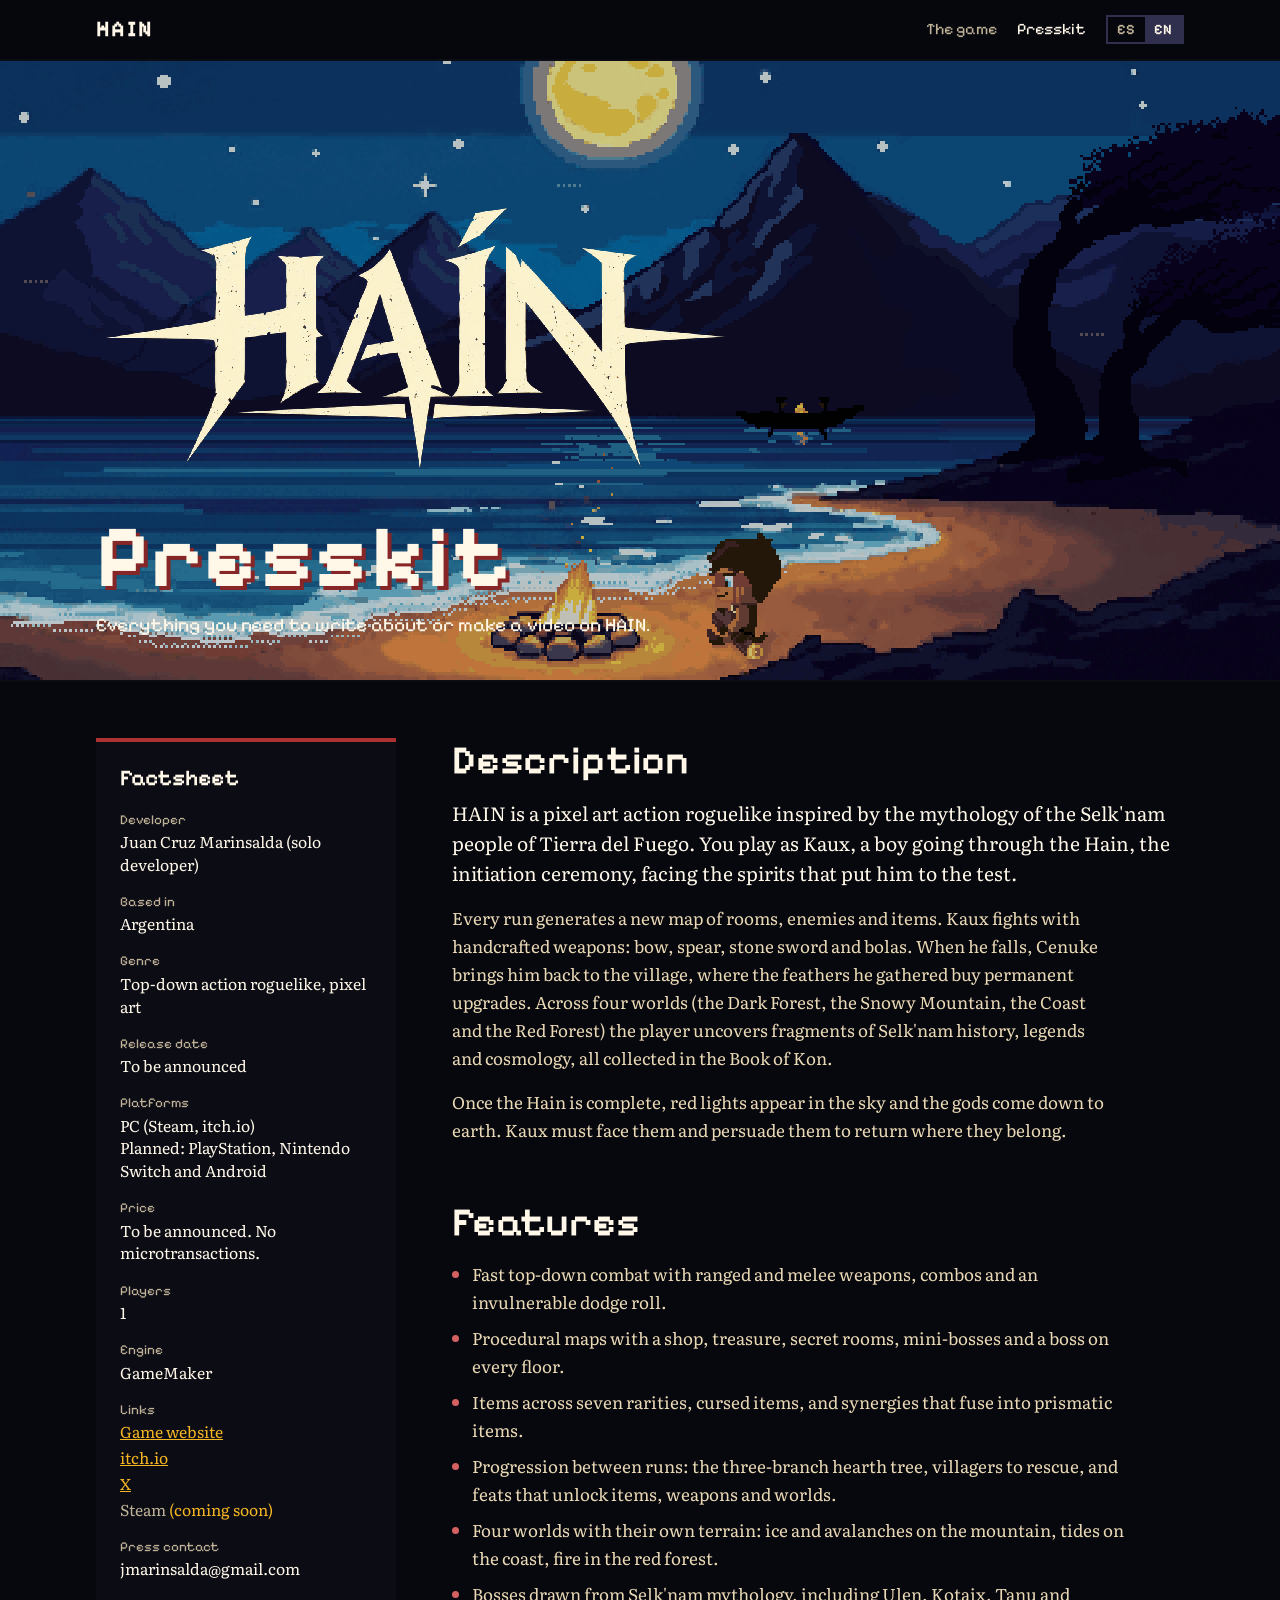
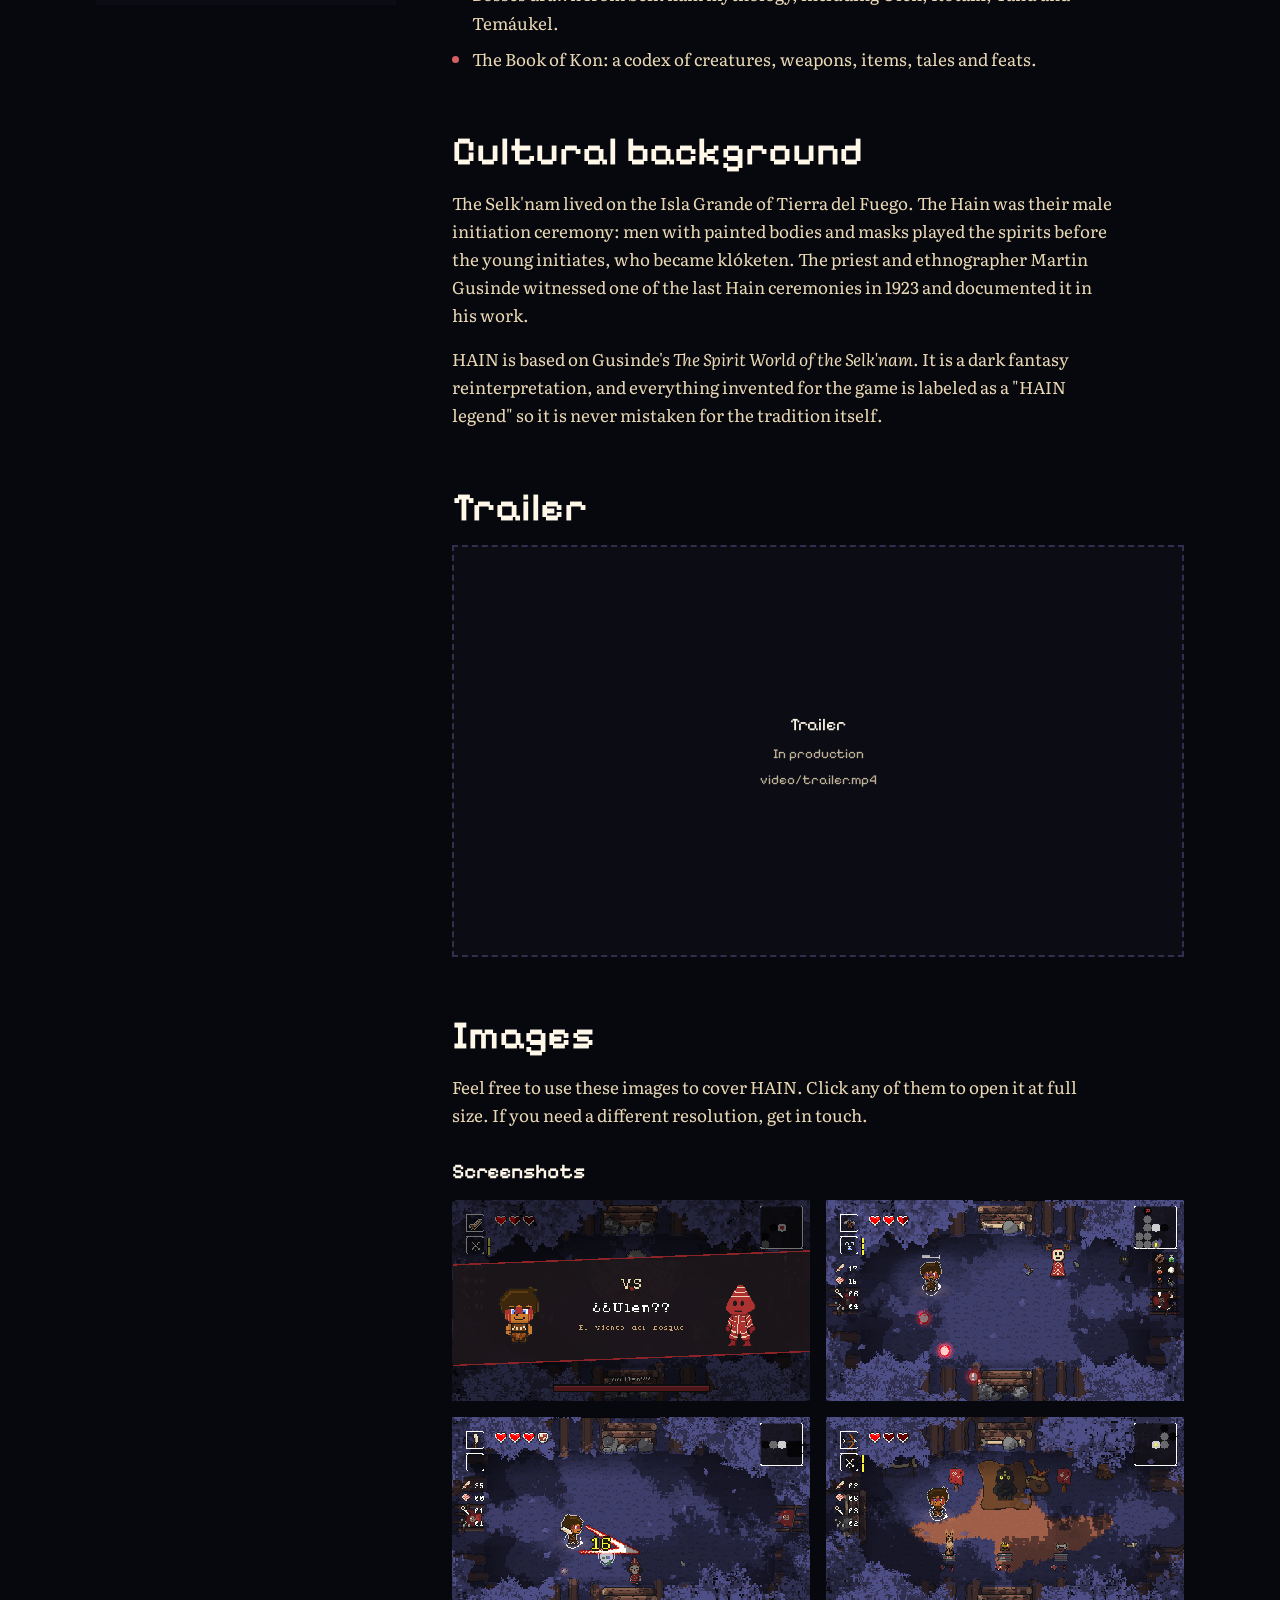
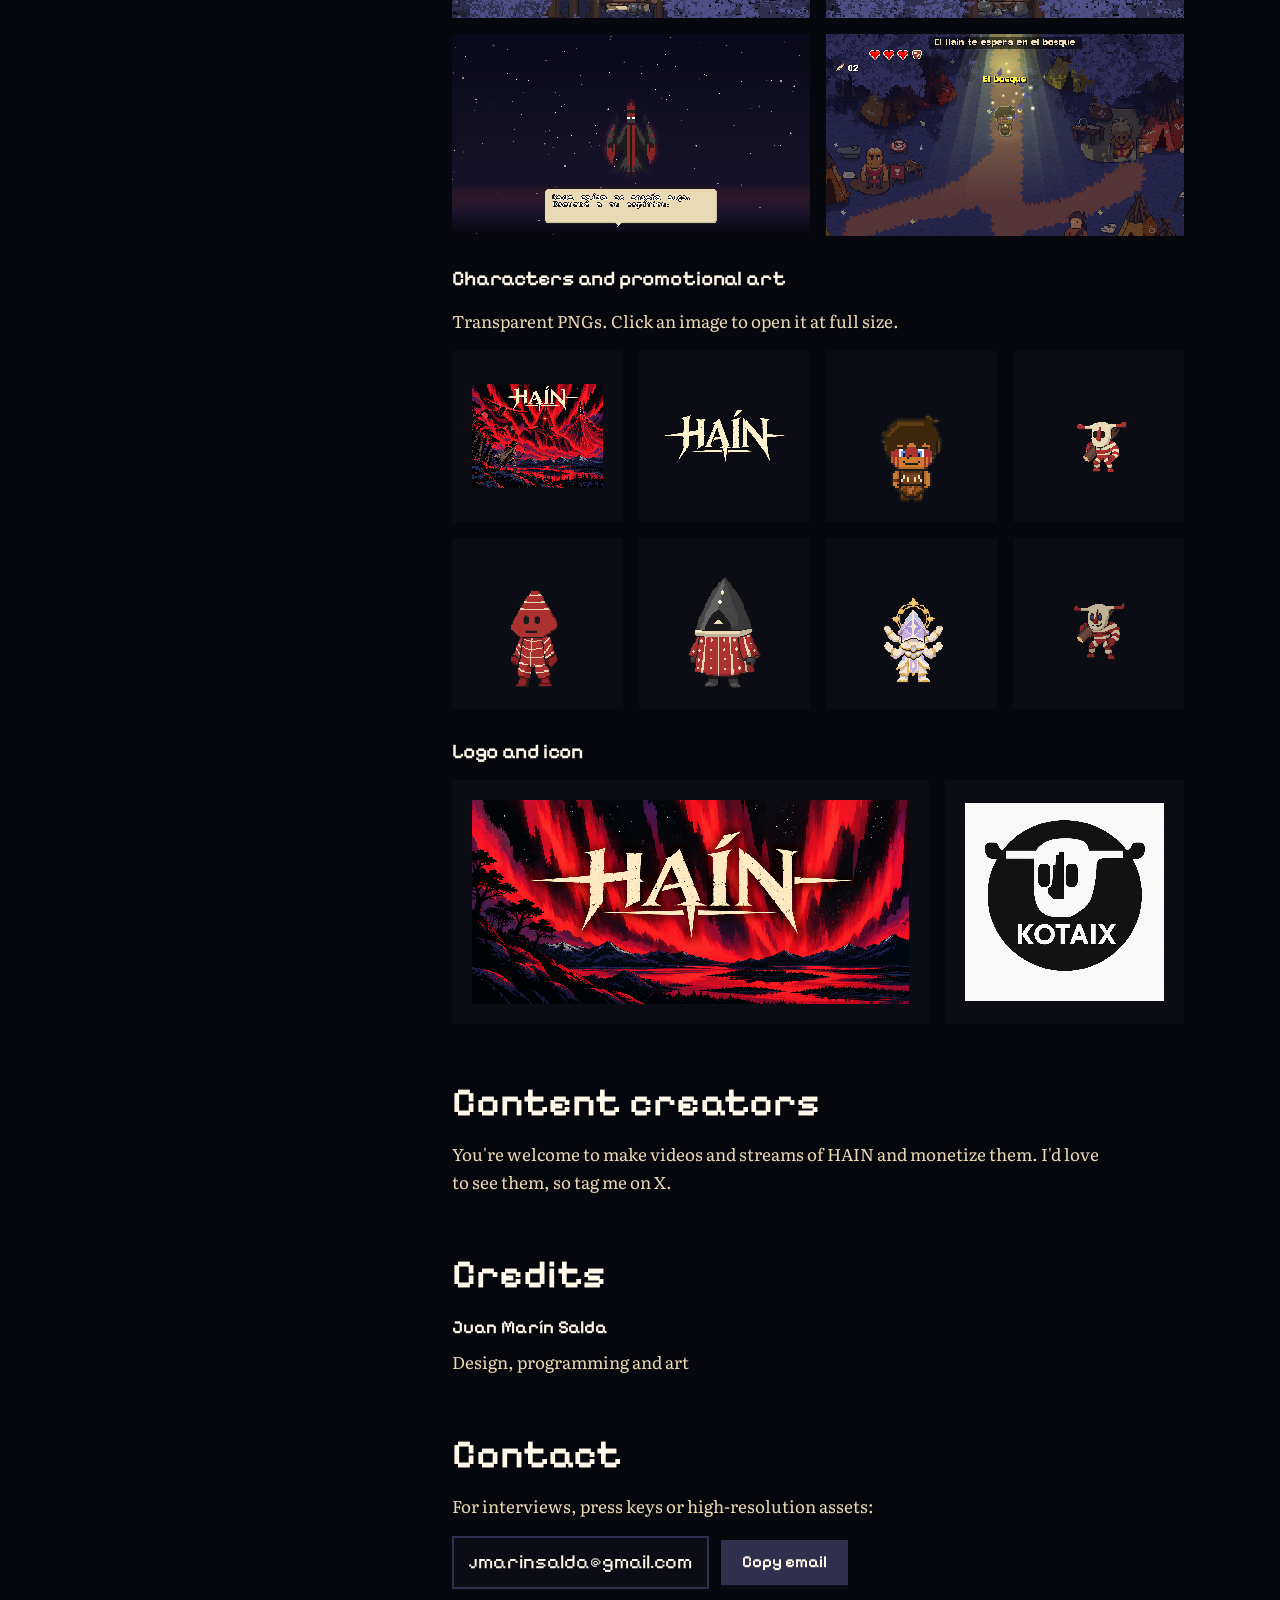
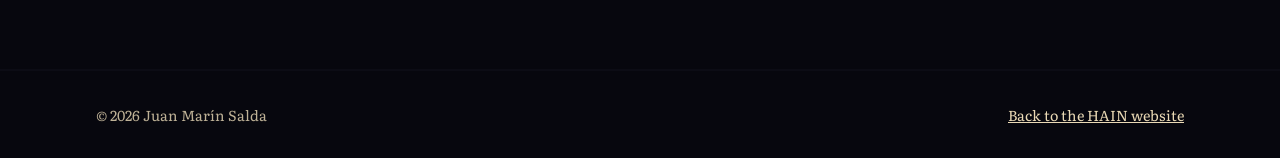
==== presskit.html @ 99f3ec99 "inicio de sitio y presskit" ====
<!doctype html>
<html lang="es">
<head>
<meta charset="utf-8">
<meta name="viewport" content="width=device-width, initial-scale=1, viewport-fit=cover">
<title>HAIN Presskit</title>
<meta name="claude:viewport-fit-sides" content="cover">
<meta name="description" content="Presskit de HAIN: ficha técnica, descripción, imágenes y contacto de prensa.">
<link rel="preconnect" href="https://fonts.googleapis.com">
<link rel="preconnect" href="https://fonts.gstatic.com" crossorigin>
<link rel="stylesheet" href="https://fonts.googleapis.com/css2?family=Literata:ital,opsz,wght@0,7..72,400;0,7..72,600;1,7..72,400&family=Pixelify+Sans:wght@400;600;700&display=swap">
<link rel="stylesheet" href="style.css">
</head>
<body>

<header class="nav">
  <div class="wrap">
    <a class="brand" href="index.html">HAIN</a>
    <nav class="nav-links" aria-label="Secciones">
      <a href="index.html"><span class="es">El juego</span><span class="en">The game</span></a>
      <a href="presskit.html" aria-current="page">Presskit</a>
      <span class="lang" role="group" aria-label="Idioma / Language">
        <button type="button" data-setlang="es" aria-pressed="true">ES</button>
        <button type="button" data-setlang="en" aria-pressed="false">EN</button>
      </span>
    </nav>
  </div>
</header>

<section class="pk-hero">
  <div class="scene" data-gif="img/hero.gif" data-size="480 × 270" aria-hidden="true"></div>
  <div class="wrap">
    <h1 class="title"><img src="img/titulo.png" alt="HAIN"> Presskit</h1>
    <p><span class="es">Todo lo que necesitás para escribir o hacer un video sobre HAIN.</span><span class="en">Everything you need to write about or make a video on HAIN.</span></p>
  </div>
</section>

<div class="wrap">
  <div class="pk">
    <aside class="facts" aria-labelledby="facts-title">
      <h2 id="facts-title"><span class="es">Ficha técnica</span><span class="en">Factsheet</span></h2>
      <dl>
        <div><dt><span class="es">Desarrollador</span><span class="en">Developer</span></dt>
          <dd>Juan Cruz Marinsalda <span class="es">(desarrollador solo)</span><span class="en">(solo developer)</span></dd></div>
        <div><dt><span class="es">Origen</span><span class="en">Based in</span></dt><dd>Argentina</dd></div>
        <div><dt><span class="es">Género</span><span class="en">Genre</span></dt>
          <dd><span class="es">Roguelike de acción, Top-down, pixel art</span><span class="en">Top-down action roguelike, pixel art</span></dd></div>
        <div><dt><span class="es">Fecha de salida</span><span class="en">Release date</span></dt>
          <dd class="tbd"><span class="es">Por anunciar</span><span class="en">To be announced</span></dd></div>
        <div><dt><span class="es">Plataformas</span><span class="en">Platforms</span></dt>
          <dd><span class="es">PC (Steam, itch.io)</span><span class="en">PC (Steam, itch.io)</span><br>
          <span class="es">Previstas: PlayStation, Nintendo Switch y Android</span><span class="en">Planned: PlayStation, Nintendo Switch and Android</span></dd></div>
        <div><dt><span class="es">Precio</span><span class="en">Price</span></dt>
          <dd class="tbd"><span class="es">Por anunciar. Sin microtransacciones.</span><span class="en">To be announced. No microtransactions.</span></dd></div>
        <div><dt><span class="es">Jugadores</span><span class="en">Players</span></dt><dd>1</dd></div>
        <div><dt><span class="es">Motor</span><span class="en">Engine</span></dt><dd>GameMaker</dd></div>
        <div><dt><span class="es">Enlaces</span><span class="en">Links</span></dt>
          <dd><ul>
            <li><a href="index.html"><span class="es">Sitio del juego</span><span class="en">Game website</span></a></li>
            <li><a data-link="itch">itch.io</a></li>
            <li><a data-link="x">X</a></li>
            <li><a data-link="steam">Steam</a> <span class="soon tbd" hidden><span class="es">(próximamente)</span><span class="en">(coming soon)</span></span></li>
          </ul></dd></div>
        <div><dt><span class="es">Prensa</span><span class="en">Press contact</span></dt><dd>jmarinsalda@gmail.com</dd></div>
      </dl>
    </aside>

    <div class="pk-main">
      <section class="pk-block" aria-labelledby="desc-title">
        <h2 id="desc-title"><span class="es">Descripción</span><span class="en">Description</span></h2>
        <p class="short-desc">
          <span class="es">HAIN es un roguelike de acción en pixel art inspirado en la mitología del pueblo selk'nam de Tierra del Fuego. Jugás como Kaux, un chico que atraviesa el Hain, la ceremonia de iniciación, y enfrenta a los espíritus que lo ponen a prueba.</span>
          <span class="en">HAIN is a pixel art action roguelike inspired by the mythology of the Selk'nam people of Tierra del Fuego. You play as Kaux, a boy going through the Hain, the initiation ceremony, facing the spirits that put him to the test.</span>
        </p>
        <p>
          <span class="es">Cada partida genera un mapa nuevo de salas, enemigos e ítems. Kaux pelea con armas hechas a mano: arco, lanza, espada de piedra y boleadora. Cuando cae, Cenuke lo devuelve a la aldea, donde las plumas que juntó se gastan en mejoras permanentes. A lo largo de cuatro mundos (el Bosque Oscuro, la Montaña Nevada, la Costa y el Bosque Rojo) el jugador descubre fragmentos de la historia, las leyendas y la cosmología selk'nam, que se guardan en el Libro de Kon.</span>
          <span class="en">Every run generates a new map of rooms, enemies and items. Kaux fights with handcrafted weapons: bow, spear, stone sword and bolas. When he falls, Cenuke brings him back to the village, where the feathers he gathered buy permanent upgrades. Across four worlds (the Dark Forest, the Snowy Mountain, the Coast and the Red Forest) the player uncovers fragments of Selk'nam history, legends and cosmology, all collected in the Book of Kon.</span>
        </p>
        <p>
          <span class="es">Al completar el Hain aparecen luces rojas en el cielo y los dioses bajan a la tierra. Kaux tiene que enfrentarlos y convencerlos de volver a su lugar.</span>
          <span class="en">Once the Hain is complete, red lights appear in the sky and the gods come down to earth. Kaux must face them and persuade them to return where they belong.</span>
        </p>
      </section>

      <section class="pk-block" aria-labelledby="feat-title">
        <h2 id="feat-title"><span class="es">Características</span><span class="en">Features</span></h2>
        <ul>
          <li><span class="es">Combate rápido de vista superior, con armas a distancia y cuerpo a cuerpo, combos y una rodada con invulnerabilidad.</span><span class="en">Fast top-down combat with ranged and melee weapons, combos and an invulnerable dodge roll.</span></li>
          <li><span class="es">Mapas procedurales con tienda, tesoro, salas secretas, mini-jefes y jefes en cada piso.</span><span class="en">Procedural maps with a shop, treasure, secret rooms, mini-bosses and a boss on every floor.</span></li>
          <li><span class="es">Ítems de siete rarezas, ítems malditos y sinergias que se funden en ítems prismáticos.</span><span class="en">Items across seven rarities, cursed items, and synergies that fuse into prismatic items.</span></li>
          <li><span class="es">Progresión entre partidas: el árbol del fogón con tres ramas, aldeanos para rescatar y hazañas que desbloquean ítems, armas y mundos.</span><span class="en">Progression between runs: the three-branch hearth tree, villagers to rescue, and feats that unlock items, weapons and worlds.</span></li>
          <li><span class="es">Cuatro mundos con terreno propio: hielo y avalanchas en la montaña, marea en la costa, fuego en el bosque rojo.</span><span class="en">Four worlds with their own terrain: ice and avalanches on the mountain, tides on the coast, fire in the red forest.</span></li>
          <li><span class="es">Jefes inspirados en la mitología selk'nam, como Ulen, Kotaix, Tanu y Temáukel.</span><span class="en">Bosses drawn from Selk'nam mythology, including Ulen, Kotaix, Tanu and Temáukel.</span></li>
          <li><span class="es">El Libro de Kon: un códice con criaturas, armas, ítems, relatos y hazañas.</span><span class="en">The Book of Kon: a codex of creatures, weapons, items, tales and feats.</span></li>
        </ul>
      </section>

      <section class="pk-block" aria-labelledby="culture-title">
        <h2 id="culture-title"><span class="es">Trasfondo cultural</span><span class="en">Cultural background</span></h2>
        <p>
          <span class="es">Los selk'nam vivieron en la Isla Grande de Tierra del Fuego. El Hain era su ceremonia de iniciación masculina: los hombres, con el cuerpo pintado y máscaras, representaban a los espíritus ante los jóvenes que se convertían en klóketen. El sacerdote y etnógrafo Martin Gusinde presenció uno de los últimos Hain en 1923 y lo documentó en su obra.</span>
          <span class="en">The Selk'nam lived on the Isla Grande of Tierra del Fuego. The Hain was their male initiation ceremony: men with painted bodies and masks played the spirits before the young initiates, who became klóketen. The priest and ethnographer Martin Gusinde witnessed one of the last Hain ceremonies in 1923 and documented it in his work.</span>
        </p>
        <p>
          <span class="es">HAIN toma como base <em>El mundo espiritual de los selk'nam</em>, de Gusinde. Es una reinterpretación de fantasía oscura, y todo lo que se inventó para el juego aparece marcado como "leyenda de HAIN" para no confundirlo con la tradición.</span>
          <span class="en">HAIN is based on Gusinde's <em>The Spirit World of the Selk'nam</em>. It is a dark fantasy reinterpretation, and everything invented for the game is labeled as a "HAIN legend" so it is never mistaken for the tradition itself.</span>
        </p>
      </section>

      <section class="pk-block" aria-labelledby="video-title">
        <h2 id="video-title"><span class="es">Tráiler</span><span class="en">Trailer</span></h2>
        <div class="shot video-slot" data-video="video/trailer.mp4" data-poster="video/trailer-portada.png"><div><span class="es">Tráiler</span><span class="en">Trailer</span><span class="es">En producción</span><span class="en">In production</span></div></div>
        <p class="video-dl" hidden><a href="video/trailer.mp4" target="_blank" rel="noopener"><span class="es">Abrir el tráiler en MP4 (1920 × 1080)</span><span class="en">Open the trailer as MP4 (1920 × 1080)</span></a></p>
      </section>

      <section class="pk-block" aria-labelledby="img-title">
        <h2 id="img-title"><span class="es">Imágenes</span><span class="en">Images</span></h2>
        <p><span class="es">Podés usar estas imágenes para cubrir HAIN. Hacé clic en cualquiera para abrirla en tamaño completo. Si necesitás otra resolución, escribime.</span><span class="en">Feel free to use these images to cover HAIN. Click any of them to open it at full size. If you need a different resolution, get in touch.</span></p>
        <h3><span class="es">Capturas</span><span class="en">Screenshots</span></h3>
        <div class="pk-shots">
          <div class="shot" data-img="img/capturas/captura-1-ulen.png" data-full><div><span class="es">Contra Ulen</span><span class="en">Fighting Ulen</span><span class="es">Captura pendiente</span><span class="en">Screenshot pending</span></div></div>
          <div class="shot" data-img="img/capturas/captura-2-balas.png" data-full><div><span class="es">Combate con balas</span><span class="en">Bullet combat</span><span class="es">Captura pendiente</span><span class="en">Screenshot pending</span></div></div>
          <div class="shot" data-img="img/capturas/captura-3-golpe.png" data-full><div><span class="es">Golpe con número</span><span class="en">Damage numbers</span><span class="es">Captura pendiente</span><span class="en">Screenshot pending</span></div></div>
          <div class="shot" data-img="img/capturas/captura-4-tienda.png" data-full><div><span class="es">La tienda</span><span class="en">The shop</span><span class="es">Captura pendiente</span><span class="en">Screenshot pending</span></div></div>
          <div class="shot" data-img="img/capturas/captura-5-cenuke.png" data-full><div><span class="es">Cenuke</span><span class="en">Cenuke</span><span class="es">Captura pendiente</span><span class="en">Screenshot pending</span></div></div>
          <div class="shot" data-img="img/capturas/captura-6-aldea.png" data-full><div><span class="es">La aldea</span><span class="en">The village</span><span class="es">Captura pendiente</span><span class="en">Screenshot pending</span></div></div>
        </div>
        <h3><span class="es">Personajes y arte promocional</span><span class="en">Characters and promotional art</span></h3>
        <p><span class="es">PNG con fondo transparente. Hacé clic en una imagen para abrirla en tamaño completo.</span><span class="en">Transparent PNGs. Click an image to open it at full size.</span></p>
        <div class="pk-promo">
          <div class="shot contain" data-img="img/promo/promo-1.png" data-full><div><span class="es">Arte 1</span><span class="en">Art 1</span><span class="es">Pendiente</span><span class="en">Pending</span></div></div>
          <div class="shot contain" data-img="img/promo/promo-2.png" data-full><div><span class="es">Arte 2</span><span class="en">Art 2</span><span class="es">Pendiente</span><span class="en">Pending</span></div></div>
          <div class="shot contain" data-img="img/promo/promo-3.png" data-full><div><span class="es">Arte 3</span><span class="en">Art 3</span><span class="es">Pendiente</span><span class="en">Pending</span></div></div>
          <div class="shot contain" data-img="img/promo/promo-4.png" data-full><div><span class="es">Arte 4</span><span class="en">Art 4</span><span class="es">Pendiente</span><span class="en">Pending</span></div></div>
          <div class="shot contain" data-img="img/promo/promo-5.png" data-full><div><span class="es">Arte 5</span><span class="en">Art 5</span><span class="es">Pendiente</span><span class="en">Pending</span></div></div>
          <div class="shot contain" data-img="img/promo/promo-6.png" data-full><div><span class="es">Arte 6</span><span class="en">Art 6</span><span class="es">Pendiente</span><span class="en">Pending</span></div></div>
          <div class="shot contain" data-img="img/promo/promo-7.png" data-full><div><span class="es">Arte 7</span><span class="en">Art 7</span><span class="es">Pendiente</span><span class="en">Pending</span></div></div>
          <div class="shot contain" data-img="img/promo/promo-8.png" data-full><div><span class="es">Arte 8</span><span class="en">Art 8</span><span class="es">Pendiente</span><span class="en">Pending</span></div></div>
        </div>
        <h3><span class="es">Logo e ícono</span><span class="en">Logo and icon</span></h3>
        <div class="pk-art">
          <div class="shot contain" data-img="img/logo.png" data-full><div><span class="es">Logo</span><span class="en">Logo</span><span class="es">Pendiente</span><span class="en">Pending</span></div></div>
          <div class="shot contain" data-img="img/icono.png" data-full><div><span class="es">Ícono</span><span class="en">Icon</span><span class="es">Pendiente</span><span class="en">Pending</span></div></div>
        </div>
      </section>

      <section class="pk-block" aria-labelledby="creators-title">
        <h2 id="creators-title"><span class="es">Creadores de contenido</span><span class="en">Content creators</span></h2>
        <p><span class="es">Podés hacer videos y streams de HAIN y monetizarlos. Me encantaría verlos: etiquetame en X.</span><span class="en">You're welcome to make videos and streams of HAIN and monetize them. I'd love to see them, so tag me on X.</span></p>
      </section>

      <section class="pk-block" aria-labelledby="credits-title">
        <h2 id="credits-title"><span class="es">Créditos</span><span class="en">Credits</span></h2>
        <div class="credits">
          <strong>Juan Marín Salda</strong>
          <span><span class="es">Diseño, programación y arte</span><span class="en">Design, programming and art</span></span>
        </div>
      </section>

      <section class="pk-block" aria-labelledby="contact-title">
        <h2 id="contact-title"><span class="es">Contacto</span><span class="en">Contact</span></h2>
        <p><span class="es">Para entrevistas, claves de prensa o material en alta resolución:</span><span class="en">For interviews, press keys or high-resolution assets:</span></p>
        <div class="contact">
          <span class="mail" id="press-mail">jmarinsalda@gmail.com</span>
          <button type="button" class="btn" data-copy="press-mail" data-msg="copy-msg"><span class="es">Copiar mail</span><span class="en">Copy email</span></button>
          <span class="copy-msg" id="copy-msg" hidden role="status"><span class="es">Copiado</span><span class="en">Copied</span></span>
        </div>
      </section>
    </div>
  </div>
</div>

<footer>
  <div class="wrap">
    <span>© 2026 Juan Marín Salda</span>
    <a href="index.html"><span class="es">Volver al sitio de HAIN</span><span class="en">Back to the HAIN website</span></a>
  </div>
</footer>

<script src="site.js"></script>
</body>
</html>
---- style.css ----
/* HAIN: noche selk'nam. Columna alineada a la izquierda; las escenas pixel art son lo único llamativo. */
:root {
  --night: #07070E;   /* fondo */
  --sky: #0C0C15;     /* superficies */
  --dusk: #30304E;    /* bordes, botones secundarios */
  --indigo: #464678;
  --bone: #FFF8E9;    /* títulos */
  --sand: #EAD9B5;    /* texto */
  --ash: #BFB297;     /* texto secundario */
  --red: #AC3232;     /* acción principal, luces rojas */
  --red-hi: #D46161;
  --blood: #872626;
  --ochre: #F5B624;   /* info importante (como en la UI del juego) */
  --display: "Pixelify Sans", ui-monospace, "Courier New", monospace;
  --body: "Literata", Georgia, "Times New Roman", serif;
  color-scheme: dark;
  padding-top: env(safe-area-inset-top, 0px);
  padding-bottom: env(safe-area-inset-bottom, 0px);
}

*, *::before, *::after { box-sizing: border-box; }
html { scroll-behavior: smooth; }
body {
  margin: 0;
  background: var(--night);
  color: var(--sand);
  font-family: var(--body);
  font-size: 1.0625rem;
  line-height: 1.65;
  -webkit-font-smoothing: antialiased;
}
body::before {
  content: ""; position: fixed; inset: 0 0 auto;
  height: env(safe-area-inset-top, 0px); z-index: 10; background: var(--night);
}
img { max-width: 100%; }
[hidden] { display: none !important; }

/* Idiomas */
:root[data-lang="en"] .es { display: none !important; }
:root:not([data-lang="en"]) .en { display: none !important; }

h1, h2, h3 { font-family: var(--display); color: var(--bone); font-weight: 600; line-height: 1.1; text-wrap: balance; margin: 0; }
h2 { font-size: clamp(1.75rem, 4vw, 2.5rem); }
h3 { font-size: 1.3rem; }
p { margin: 0; }
a { color: var(--ochre); }
:focus-visible { outline: 3px solid var(--ochre); outline-offset: 3px; }

.wrap {
  width: 100%; max-width: 1120px; margin: 0 auto;
  padding-left: max(16px, env(safe-area-inset-left, 0px));
  padding-right: max(16px, env(safe-area-inset-right, 0px));
}

/* Barra superior */
.nav {
  position: sticky; top: env(safe-area-inset-top, 0px); z-index: 20;
  background: color-mix(in srgb, var(--night) 88%, transparent);
  backdrop-filter: blur(6px);
  border-bottom: 2px solid var(--sky);
}
.nav .wrap { display: flex; align-items: center; gap: 1.5rem; padding-block: .7rem; flex-wrap: wrap; }
.brand { font-family: var(--display); font-weight: 700; font-size: 1.4rem; color: var(--bone); text-decoration: none; letter-spacing: .06em; }
.nav-links { display: flex; gap: 1.25rem; margin-left: auto; align-items: center; flex-wrap: wrap; }
.nav-links a { font-family: var(--display); color: var(--ash); text-decoration: none; font-size: 1rem; }
.nav-links a:hover, .nav-links a[aria-current="page"] { color: var(--bone); }
.lang { display: inline-flex; border: 2px solid var(--dusk); }
.lang button {
  font: 600 .9rem var(--display); background: transparent; color: var(--ash);
  border: 0; padding: .25rem .6rem; cursor: pointer;
}
.lang button[aria-pressed="true"] { background: var(--dusk); color: var(--bone); }

/* Escenas pixel art */
.scene { display: block; width: 100%; max-width: 100%; background: var(--sky); position: relative; overflow: hidden; }
.scene img { display: block; width: 100%; height: 100%; object-fit: cover; object-position: center bottom; image-rendering: pixelated; image-rendering: crisp-edges; }
.scene[data-empty]::after {
  content: attr(data-gif) "  ·  " attr(data-size) " px";
  position: absolute; right: .75rem; bottom: .6rem; left: .75rem; text-align: right;
  font: 400 .8rem var(--display); color: var(--ash); opacity: .7;
}
.world .scene[data-empty] { outline: 2px dashed var(--dusk); outline-offset: -2px; }
.world .scene[data-empty]::after { text-align: center; bottom: 50%; transform: translateY(50%); }

/* Hero */
.hero { position: relative; overflow: hidden; border-bottom: 2px solid var(--sky); }
.hero .scene { position: absolute; inset: 0; height: 100%; }
.hero::after { content: ""; position: absolute; inset: 0; background: linear-gradient(90deg, color-mix(in srgb, var(--night) 70%, transparent) 0%, transparent 65%); pointer-events: none; }
.hero-in { position: relative; z-index: 1; padding-block: clamp(5rem, 14vw, 10rem) clamp(3rem, 8vw, 6rem); display: grid; gap: 1.25rem; justify-items: start; }
.title {
  font-size: clamp(5rem, 18vw, 11rem); font-weight: 700; letter-spacing: .04em; line-height: .9;
  text-shadow: .05em .05em 0 var(--blood), .1em .1em 0 var(--night);
}
.tagline { font-family: var(--display); font-size: clamp(1.2rem, 2.6vw, 1.6rem); color: var(--bone); max-width: 30ch; line-height: 1.25; }
.lead { max-width: 52ch; color: var(--sand); font-size: 1.1rem; }

.cta { display: flex; flex-wrap: wrap; gap: .9rem; margin-top: .5rem; }
.btn {
  font: 600 1.05rem var(--display); display: inline-flex; align-items: center; gap: .5em;
  padding: .75em 1.25em; color: var(--bone); background: var(--dusk); text-decoration: none;
  border: 0; cursor: pointer; box-shadow: 0 4px 0 var(--sky);
  transition: transform .12s, box-shadow .12s;
}
.btn.primary { background: var(--red); box-shadow: 0 4px 0 var(--blood); }
.btn:hover { transform: translateY(-2px); box-shadow: 0 6px 0 var(--sky); }
.btn.primary:hover { box-shadow: 0 6px 0 var(--blood); }
.btn:active { transform: translateY(2px); box-shadow: 0 2px 0 var(--sky); }
.btn[aria-disabled="true"] {
  background: transparent; color: var(--ash); box-shadow: none; cursor: default;
  outline: 2px dashed var(--indigo); outline-offset: -2px; transform: none;
}
.btn small { font-size: .78em; color: var(--ochre); font-weight: 400; }

/* Secciones */
.section { padding-block: clamp(3.5rem, 8vw, 6rem); }
.section-head { display: grid; gap: .75rem; margin-bottom: 2.5rem; max-width: 60ch; }
.section-head p { color: var(--ash); }
.paint { height: 8px; background: radial-gradient(circle, var(--bone) 2px, transparent 2.5px) 0 50% / 16px 8px repeat-x; opacity: .35; }

/* Cita */
.voice { display: grid; gap: 1rem; max-width: 46rem; }
.voice blockquote { margin: 0; font-style: italic; font-size: clamp(1.25rem, 2.6vw, 1.6rem); line-height: 1.5; color: var(--bone); }
.voice cite { font-family: var(--display); font-style: normal; color: var(--red-hi); }

/* Características */
.features { display: grid; grid-template-columns: repeat(2, minmax(0, 1fr)); gap: 2.5rem 3rem; }
.feature { display: grid; gap: .6rem; align-content: start; min-width: 0; }
.feature::before { content: ""; width: 32px; height: 4px; background: var(--red); }
.feature p { color: var(--ash); max-width: 46ch; }

/* Mundos */
.worlds { display: grid; grid-template-columns: repeat(4, minmax(0, 1fr)); gap: 1.25rem; }
.world { display: grid; gap: .7rem; align-content: start; background: var(--sky); padding-bottom: 1.25rem; border-bottom: 4px solid var(--c, var(--dusk)); min-width: 0; }
.world .scene { aspect-ratio: 3 / 2; }
.world > :not(.scene) { padding-inline: 1rem; }
.world .num { font-family: var(--display); color: var(--c); font-size: 1rem; }
.world .boss { font-family: var(--display); color: var(--ochre); font-size: .95rem; }
.world p.desc { color: var(--ash); font-size: .95rem; line-height: 1.55; }

/* Capturas (pendientes) */
.shots { display: grid; grid-template-columns: repeat(3, minmax(0, 1fr)); gap: 1rem; }
.shots .shot:first-child { grid-column: span 2; grid-row: span 2; }
.shot {
  aspect-ratio: 16 / 9; max-width: 100%; display: grid; place-items: center; text-align: center;
  border: 2px dashed var(--dusk); background: var(--sky); color: var(--ash); padding: 1rem;
  font-family: var(--display); font-size: .95rem; min-width: 0;
}
.shot span { display: block; color: var(--bone); font-size: 1.1rem; }
.shot span:nth-child(n+3) { color: var(--ash); font-size: .85rem; margin-top: .25rem; }
.shot .fname { color: var(--indigo); font-size: .75rem; margin-top: .6rem; overflow-wrap: anywhere; }
.shot.has-img { padding: 0; border: 0; display: block; background: var(--sky); }
.shot.has-img img, .shot.has-img a { display: block; width: 100%; height: 100%; }
.shot.has-img img { object-fit: cover; image-rendering: pixelated; image-rendering: crisp-edges; }
.shot.contain.has-img img { object-fit: contain; padding: 1.25rem; }
.shot.has-img a:hover img { opacity: .85; }
.facts a[aria-disabled="true"] { color: var(--ash); }

/* Cierre */
.closing { background: var(--sky); border-top: 2px solid var(--dusk); }
.closing .wrap { display: grid; gap: 1.25rem; padding-block: clamp(3rem, 7vw, 5rem); justify-items: start; }
.note { color: var(--ash); font-size: .95rem; max-width: 62ch; }

footer { border-top: 2px solid var(--sky); }
footer .wrap { display: flex; flex-wrap: wrap; gap: 1rem 2rem; justify-content: space-between; padding-block: 2rem; color: var(--ash); font-size: .9rem; }
footer a { color: var(--sand); }

/* Presskit */
.pk-hero { position: relative; overflow: hidden; border-bottom: 2px solid var(--sky); }
.pk-hero .scene { position: absolute; inset: 0; height: 100%; opacity: .8; }
.pk-hero .wrap { position: relative; padding-block: clamp(3.5rem, 9vw, 6rem) 2.5rem; display: grid; gap: .75rem; }
.pk-hero h1 { font-size: clamp(3rem, 10vw, 5.5rem); text-shadow: .05em .05em 0 var(--blood); }
.pk-hero p { font-family: var(--display); color: var(--bone); font-size: 1.2rem; }

.pk { display: grid; grid-template-columns: 300px minmax(0, 1fr); gap: 3.5rem; padding-block: 3.5rem 5rem; align-items: start; }
.facts { position: sticky; top: calc(env(safe-area-inset-top, 0px) + 5rem); background: var(--sky); border-top: 4px solid var(--red); padding: 1.5rem; display: grid; gap: 1.1rem; }
.facts h2 { font-size: 1.4rem; }
.facts dl { margin: 0; display: grid; gap: .9rem; }
.facts dt { font-family: var(--display); color: var(--ash); font-size: .85rem; }
.facts dd { margin: 0; color: var(--bone); font-size: .98rem; line-height: 1.45; overflow-wrap: anywhere; }
.facts dd .tbd { color: var(--ochre); }
.facts ul { list-style: none; padding: 0; margin: 0; display: grid; gap: .2rem; }

.pk-main { display: grid; gap: 3.5rem; min-width: 0; }
.pk-block { display: grid; gap: 1rem; min-width: 0; }
.pk-block > p, .pk-block li { max-width: 66ch; }
.pk-block ul { margin: 0; padding-left: 1.2em; display: grid; gap: .5rem; }
.pk-block li::marker { color: var(--red-hi); }
.short-desc { font-size: 1.2rem; color: var(--bone); line-height: 1.55; }
.pk-shots { display: grid; grid-template-columns: repeat(2, minmax(0, 1fr)); gap: 1rem; }
.pk-promo { display: grid; grid-template-columns: repeat(4, minmax(0, 1fr)); gap: 1rem; }
.pk-promo .shot { aspect-ratio: 1 / 1; }
.pk-block h3 { margin-top: 1rem; }
.video-slot.has-video { padding: 0; border: 0; display: block; background: var(--night); }
.video-slot video { display: block; width: 100%; height: 100%; }
.pk-art { display: grid; grid-template-columns: 2fr 1fr; gap: 1rem; }
.pk-art .shot { aspect-ratio: auto; min-height: 160px; }

.contact { display: flex; flex-wrap: wrap; align-items: center; gap: .75rem; }
.mail { font-family: var(--display); font-size: 1.25rem; color: var(--bone); background: var(--sky); padding: .5rem .9rem; border: 2px solid var(--dusk); user-select: all; overflow-wrap: anywhere; }
.copy-msg { color: var(--ochre); font-family: var(--display); font-size: .95rem; }

.credits { display: grid; gap: .3rem; }
.credits strong { font-family: var(--display); color: var(--bone); font-weight: 600; font-size: 1.15rem; }

/* Título en PNG */
.title img {
  display: block;
  width: clamp(260px, 55vw, 640px);
  height: auto;
  image-rendering: pixelated;
  image-rendering: crisp-edges;
}

@media (max-width: 900px) {
  .worlds { grid-template-columns: repeat(2, minmax(0, 1fr)); }
  .pk { grid-template-columns: minmax(0, 1fr); gap: 2.5rem; }
  .facts { position: static; }
}
@media (max-width: 640px) {
  .features, .worlds, .shots, .pk-shots, .pk-art { grid-template-columns: minmax(0, 1fr); }
  .pk-promo { grid-template-columns: repeat(2, minmax(0, 1fr)); }
  .shots .shot:first-child { grid-column: auto; grid-row: auto; }
  .nav-links { margin-left: 0; width: 100%; justify-content: space-between; }
  .nav .wrap { gap: .5rem; }
}
@media (prefers-reduced-motion: reduce) {
  html { scroll-behavior: auto; }
  .btn { transition: none; }
}
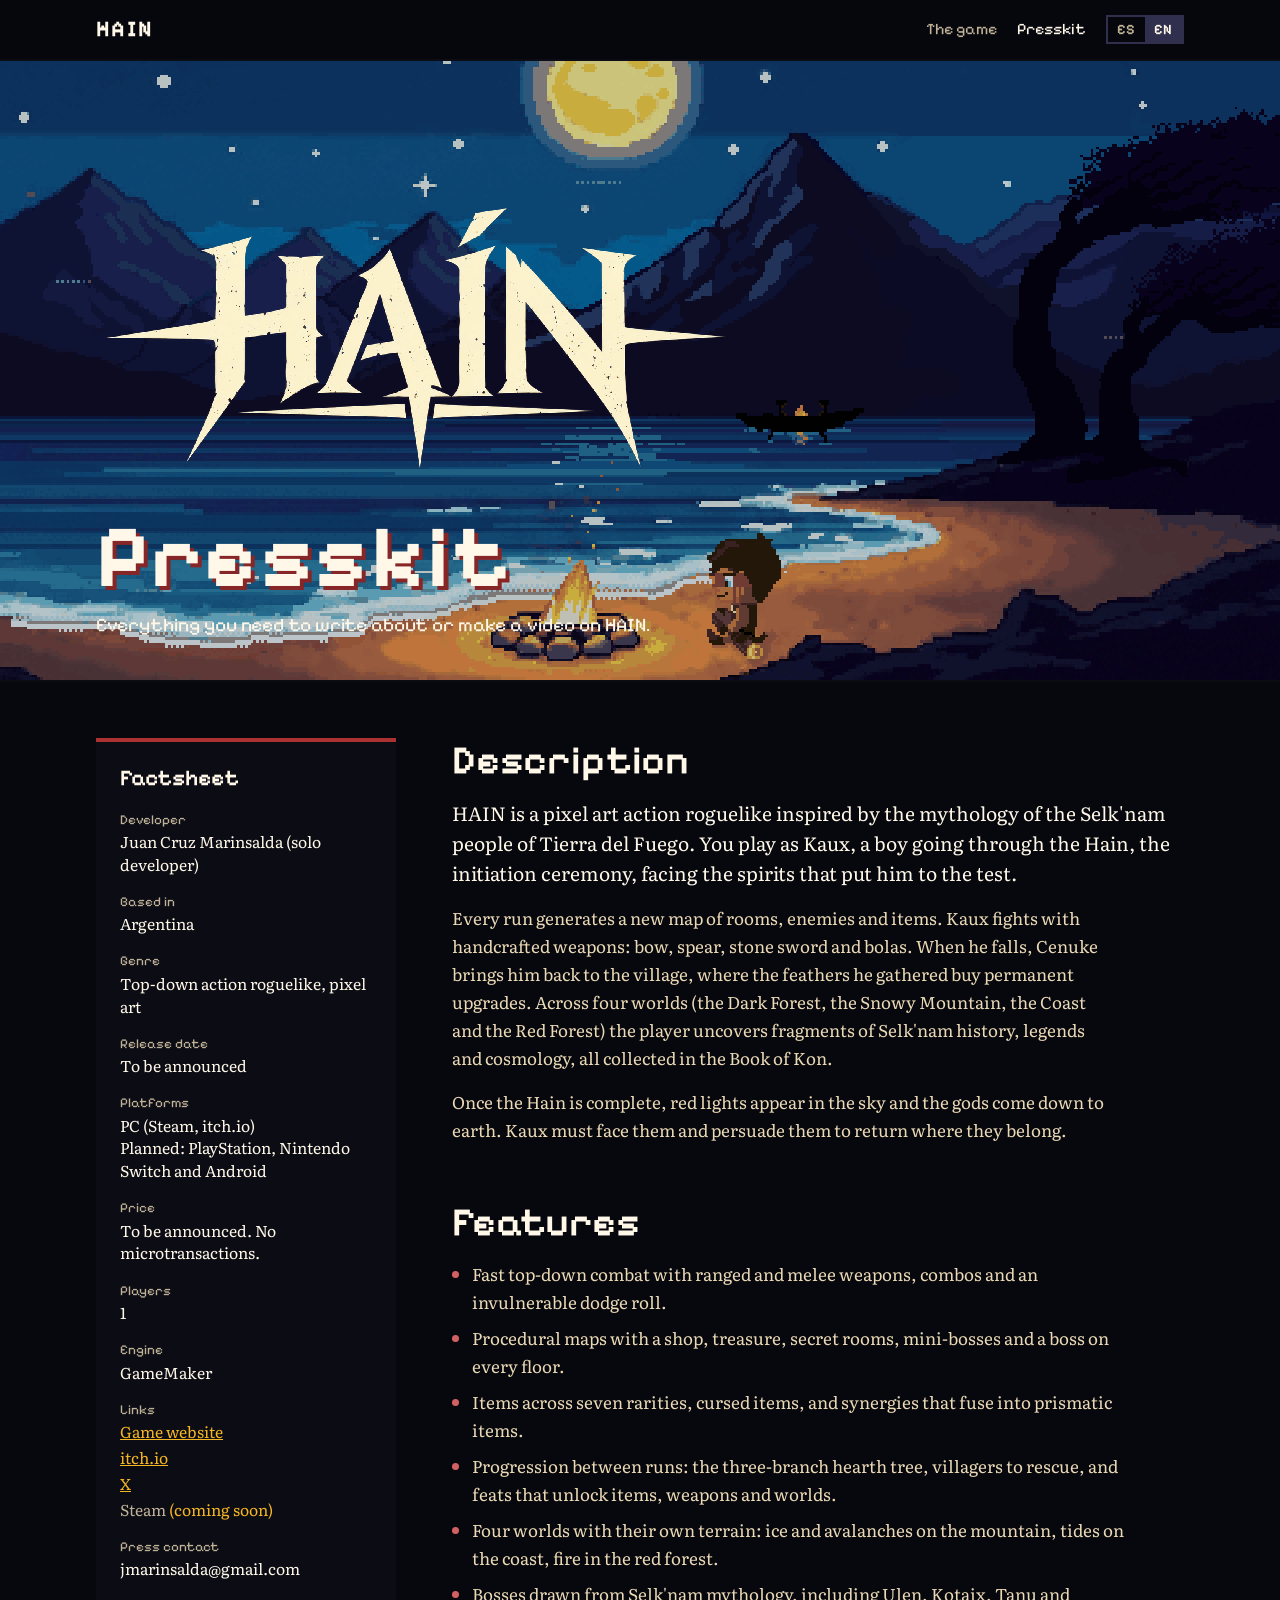
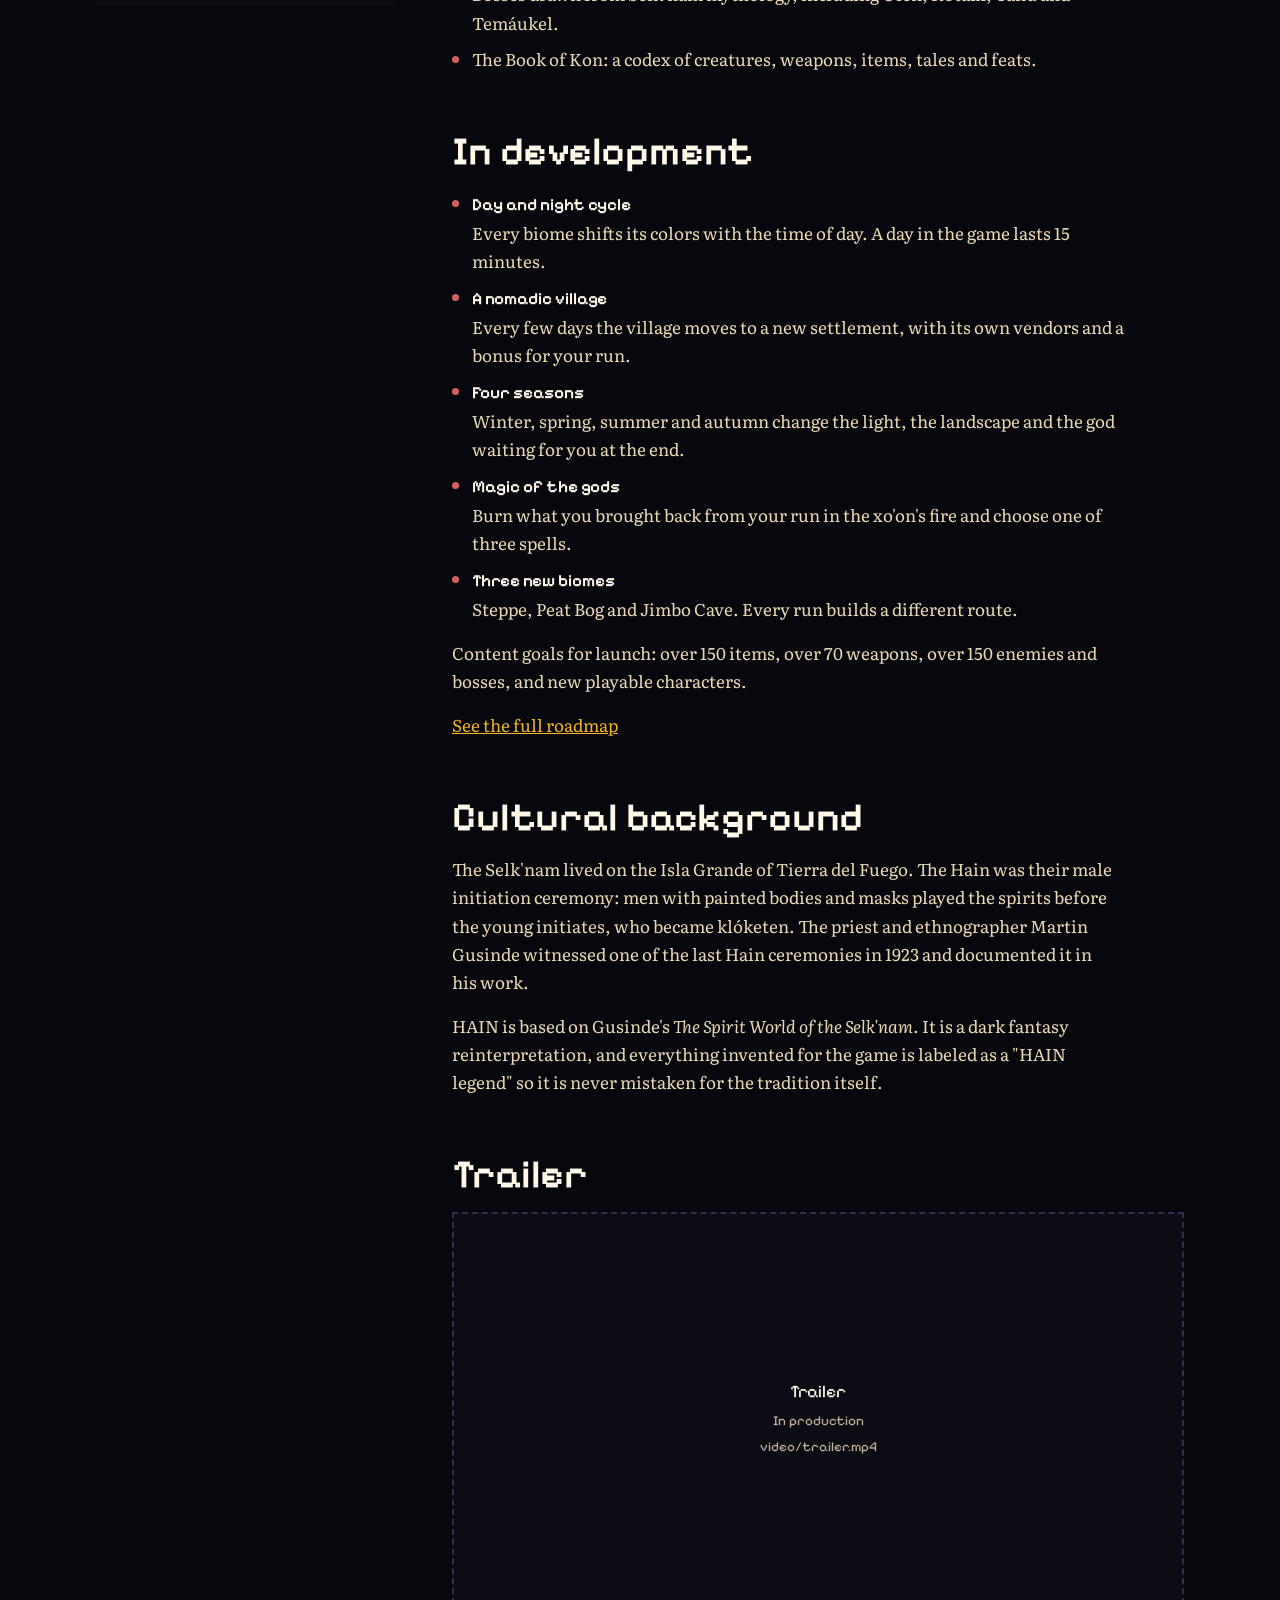
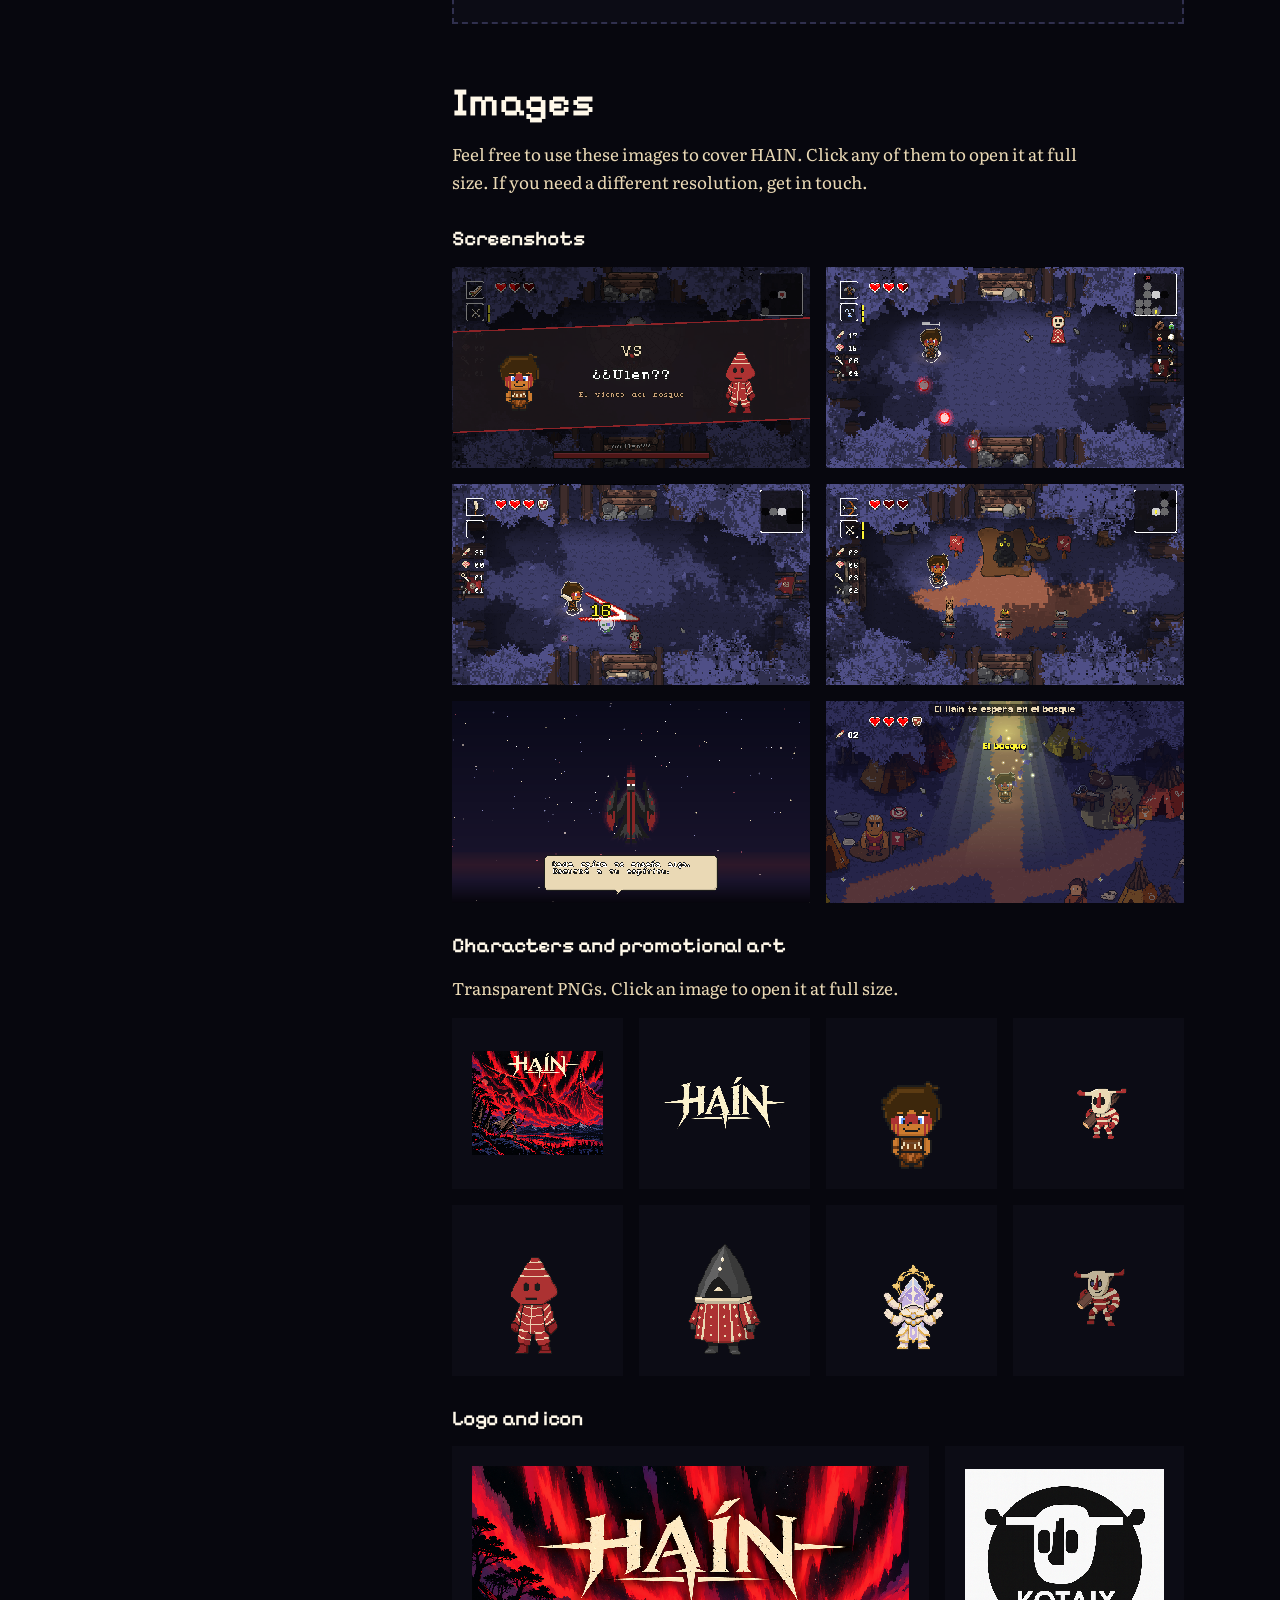
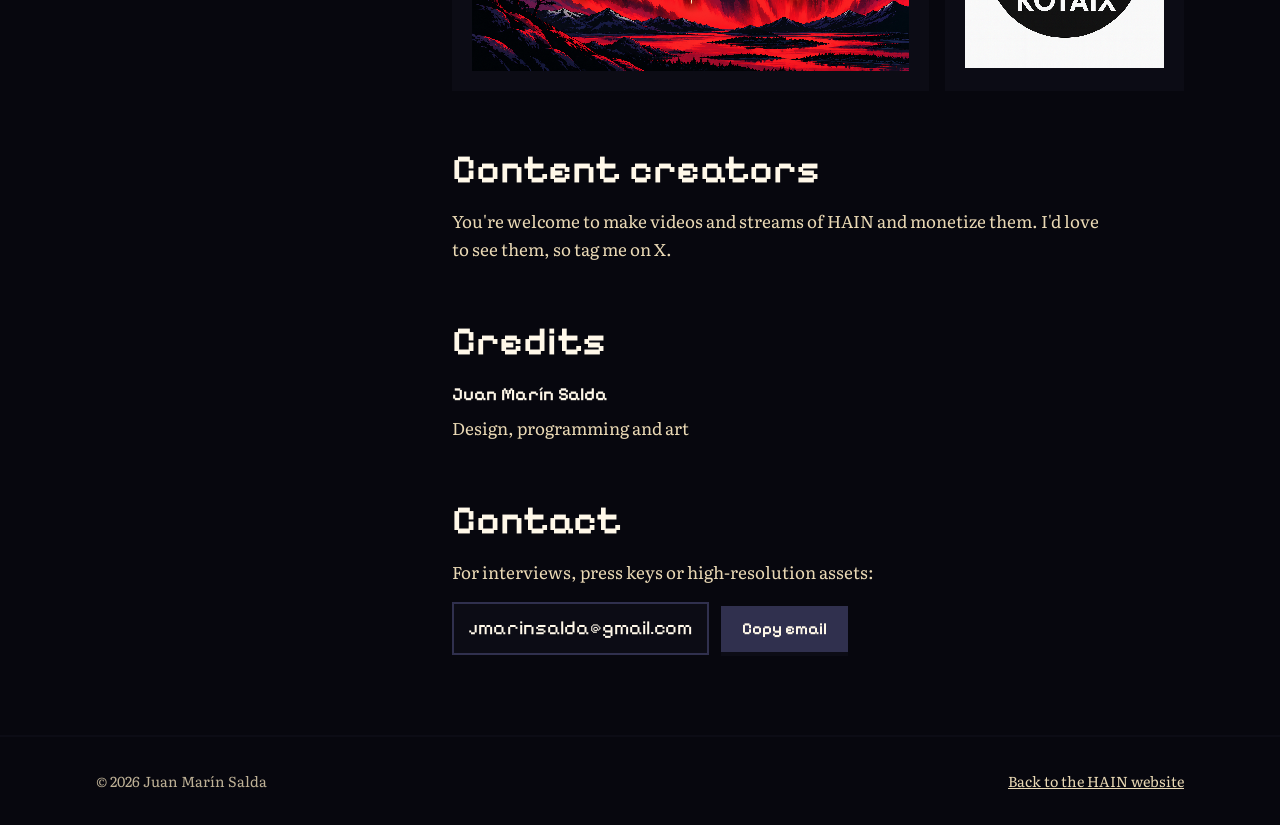
==== commit 23797d11: "nuevo roadmap" ====
--- a/presskit.html
+++ b/presskit.html
@@ -95,6 +95,24 @@
         </ul>
       </section>
 
+      <section class="pk-block" aria-labelledby="rm-title">
+        <h2 id="rm-title"><span class="es">En desarrollo</span><span class="en">In development</span></h2>
+        <ul>
+            <li><strong><span class="es">Ciclo de día y noche</span><span class="en">Day and night cycle</span></strong>
+              <span class="es">Cada bioma cambia de colores con la hora. Un día del juego dura 15 minutos.</span><span class="en">Every biome shifts its colors with the time of day. A day in the game lasts 15 minutes.</span></li>
+            <li><strong><span class="es">Una aldea nómade</span><span class="en">A nomadic village</span></strong>
+              <span class="es">La aldea se muda cada pocos días a un asentamiento nuevo, con sus propios vendedores y una ventaja para la partida.</span><span class="en">Every few days the village moves to a new settlement, with its own vendors and a bonus for your run.</span></li>
+            <li><strong><span class="es">Cuatro estaciones</span><span class="en">Four seasons</span></strong>
+              <span class="es">Invierno, primavera, verano y otoño cambian la luz, el paisaje y el dios que te espera al final.</span><span class="en">Winter, spring, summer and autumn change the light, the landscape and the god waiting for you at the end.</span></li>
+            <li><strong><span class="es">Magias de los dioses</span><span class="en">Magic of the gods</span></strong>
+              <span class="es">Quemás lo que trajiste de la partida en el fuego del xo'on y elegís una de tres magias.</span><span class="en">Burn what you brought back from your run in the xo'on's fire and choose one of three spells.</span></li>
+            <li><strong><span class="es">Tres biomas nuevos</span><span class="en">Three new biomes</span></strong>
+              <span class="es">Estepa, Turbal y la Cueva de Jimbo. Cada partida arma un recorrido distinto.</span><span class="en">Steppe, Peat Bog and Jimbo Cave. Every run builds a different route.</span></li>
+        </ul>
+        <p><span class="es">Metas de contenido para el lanzamiento: más de 150 ítems, más de 70 armas, más de 150 enemigos y jefes, y personajes jugables nuevos.</span><span class="en">Content goals for launch: over 150 items, over 70 weapons, over 150 enemies and bosses, and new playable characters.</span></p>
+        <p><a href="index.html#roadmap"><span class="es">Ver el roadmap completo</span><span class="en">See the full roadmap</span></a></p>
+      </section>
+
       <section class="pk-block" aria-labelledby="culture-title">
         <h2 id="culture-title"><span class="es">Trasfondo cultural</span><span class="en">Cultural background</span></h2>
         <p>
--- a/style.css
+++ b/style.css
@@ -11,6 +11,7 @@
   --red-hi: #D46161;
   --blood: #872626;
   --ochre: #F5B624;   /* info importante (como en la UI del juego) */
+  --green: #66B144;   /* hecho (verde = suma, como en la UI del juego) */
   --display: "Pixelify Sans", ui-monospace, "Courier New", monospace;
   --body: "Literata", Georgia, "Times New Roman", serif;
   color-scheme: dark;
@@ -137,6 +138,26 @@
 .world .num { font-family: var(--display); color: var(--c); font-size: 1rem; }
 .world .boss { font-family: var(--display); color: var(--ochre); font-size: .95rem; }
 .world p.desc { color: var(--ash); font-size: .95rem; line-height: 1.55; }
+
+/* Roadmap */
+section[id] { scroll-margin-top: calc(env(safe-area-inset-top, 0px) + 4.5rem); }
+.goals { display: grid; grid-template-columns: repeat(3, minmax(0, 1fr)); gap: 1rem; }
+.goal { display: grid; gap: .1rem; background: var(--sky); padding: 1.25rem 1.5rem; color: var(--ash); font-family: var(--display); font-size: 1.05rem; }
+.goal-n { color: var(--ochre); font-size: clamp(2.5rem, 6vw, 3.5rem); font-weight: 700; line-height: 1; font-variant-numeric: tabular-nums; }
+.goals-note { color: var(--ash); font-size: .95rem; margin-top: .75rem; margin-bottom: 3rem; }
+.roadmap { display: grid; grid-template-columns: repeat(3, minmax(0, 1fr)); gap: 2rem; align-items: start; }
+.rm-col { display: grid; gap: 1.25rem; min-width: 0; border-top: 4px solid var(--rm); padding-top: 1rem; }
+.rm-col h3 { display: flex; align-items: center; gap: .6rem; }
+.rm-col h3::before { content: ""; width: 12px; height: 12px; background: var(--rm); flex: none; }
+.rm-done { --rm: var(--green); }
+.rm-wip { --rm: var(--ochre); }
+.rm-later { --rm: var(--indigo); }
+.rm-col ul { list-style: none; margin: 0; padding: 0; display: grid; gap: 1.1rem; }
+.rm-col li { display: grid; gap: .2rem; color: var(--ash); font-size: .95rem; line-height: 1.5; }
+.rm-col li strong { font-family: var(--display); font-weight: 600; color: var(--bone); font-size: 1.05rem; }
+.rm-wip li { border-left: 2px solid var(--ochre); padding-left: .85rem; }
+.rm-note { margin-top: 2.5rem; }
+.pk-block li strong { font-family: var(--display); font-weight: 600; color: var(--bone); display: block; }
 
 /* Capturas (pendientes) */
 .shots { display: grid; grid-template-columns: repeat(3, minmax(0, 1fr)); gap: 1rem; }
@@ -213,6 +234,7 @@
 }
 
 @media (max-width: 900px) {
+  .roadmap { grid-template-columns: minmax(0, 1fr); gap: 2.5rem; }
   .worlds { grid-template-columns: repeat(2, minmax(0, 1fr)); }
   .pk { grid-template-columns: minmax(0, 1fr); gap: 2.5rem; }
   .facts { position: static; }
@@ -220,6 +242,7 @@
 @media (max-width: 640px) {
   .features, .worlds, .shots, .pk-shots, .pk-art { grid-template-columns: minmax(0, 1fr); }
   .pk-promo { grid-template-columns: repeat(2, minmax(0, 1fr)); }
+  .goals { grid-template-columns: minmax(0, 1fr); }
   .shots .shot:first-child { grid-column: auto; grid-row: auto; }
   .nav-links { margin-left: 0; width: 100%; justify-content: space-between; }
   .nav .wrap { gap: .5rem; }
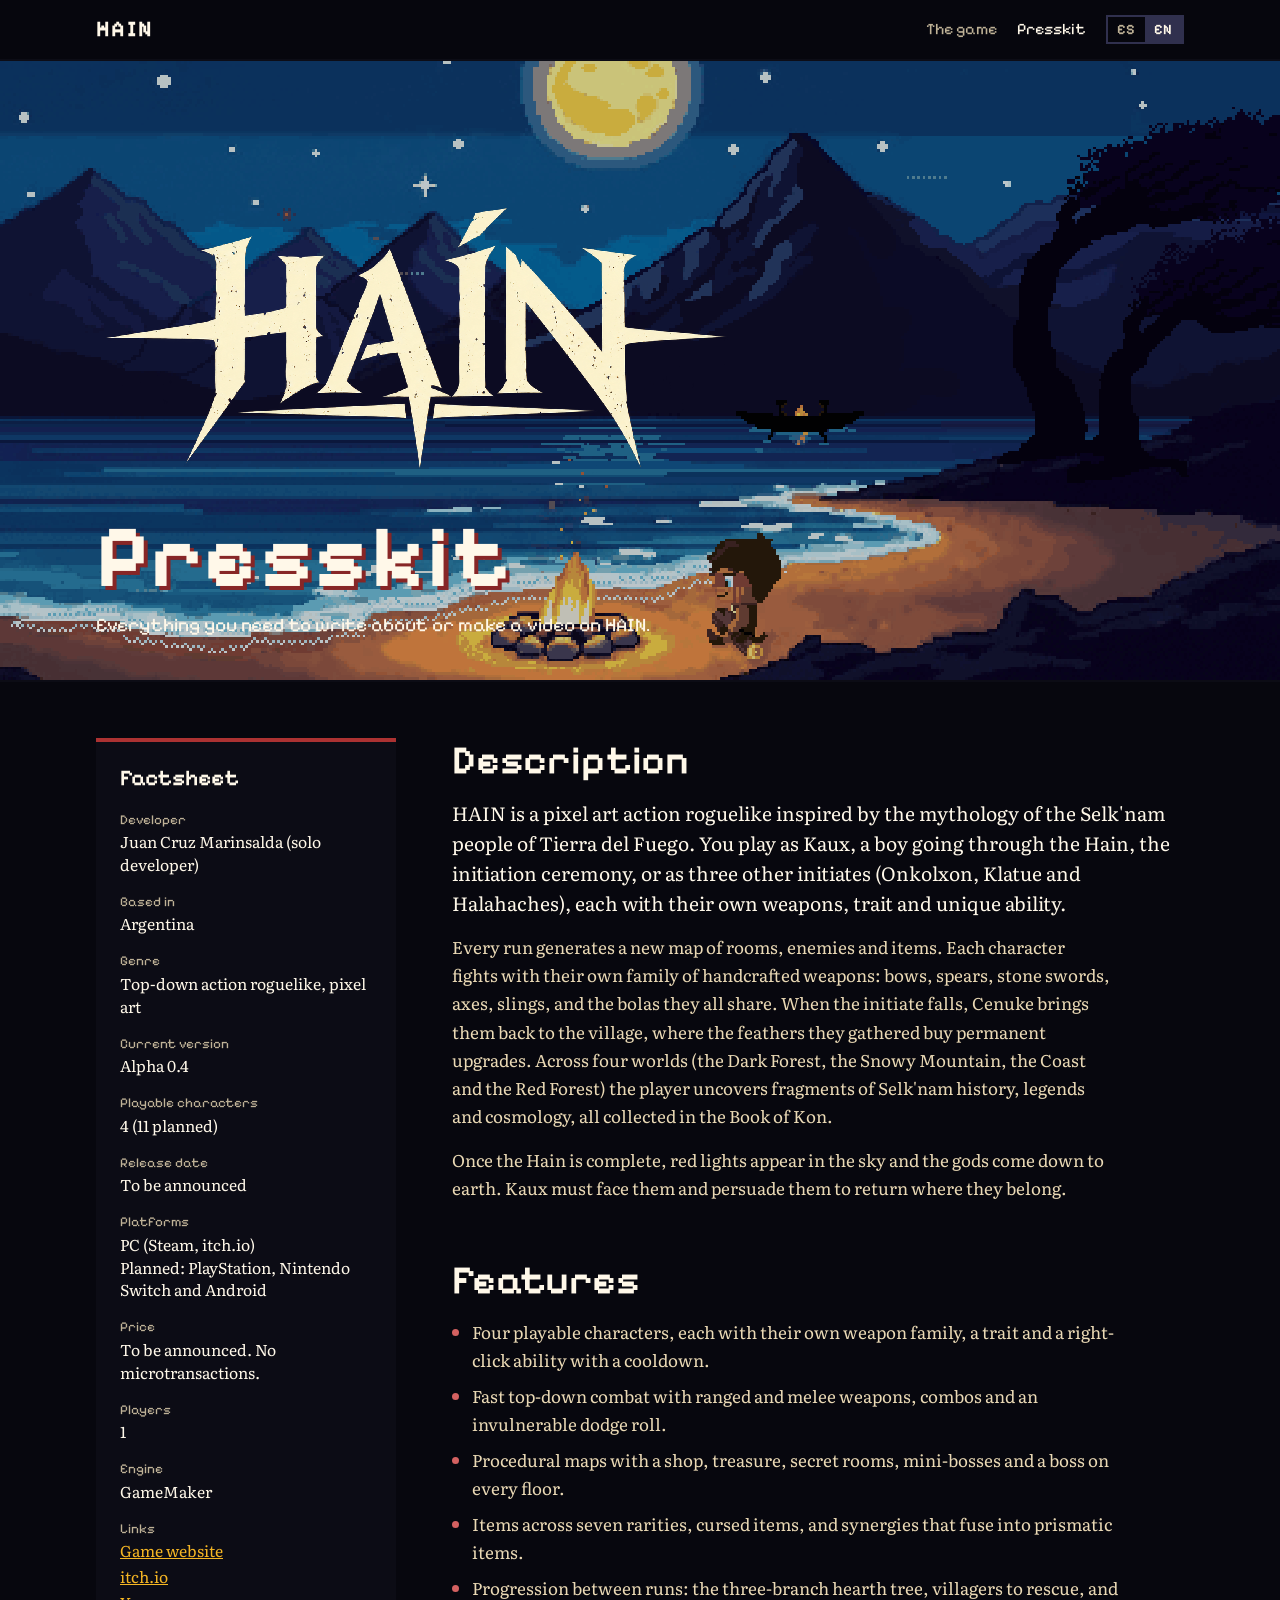
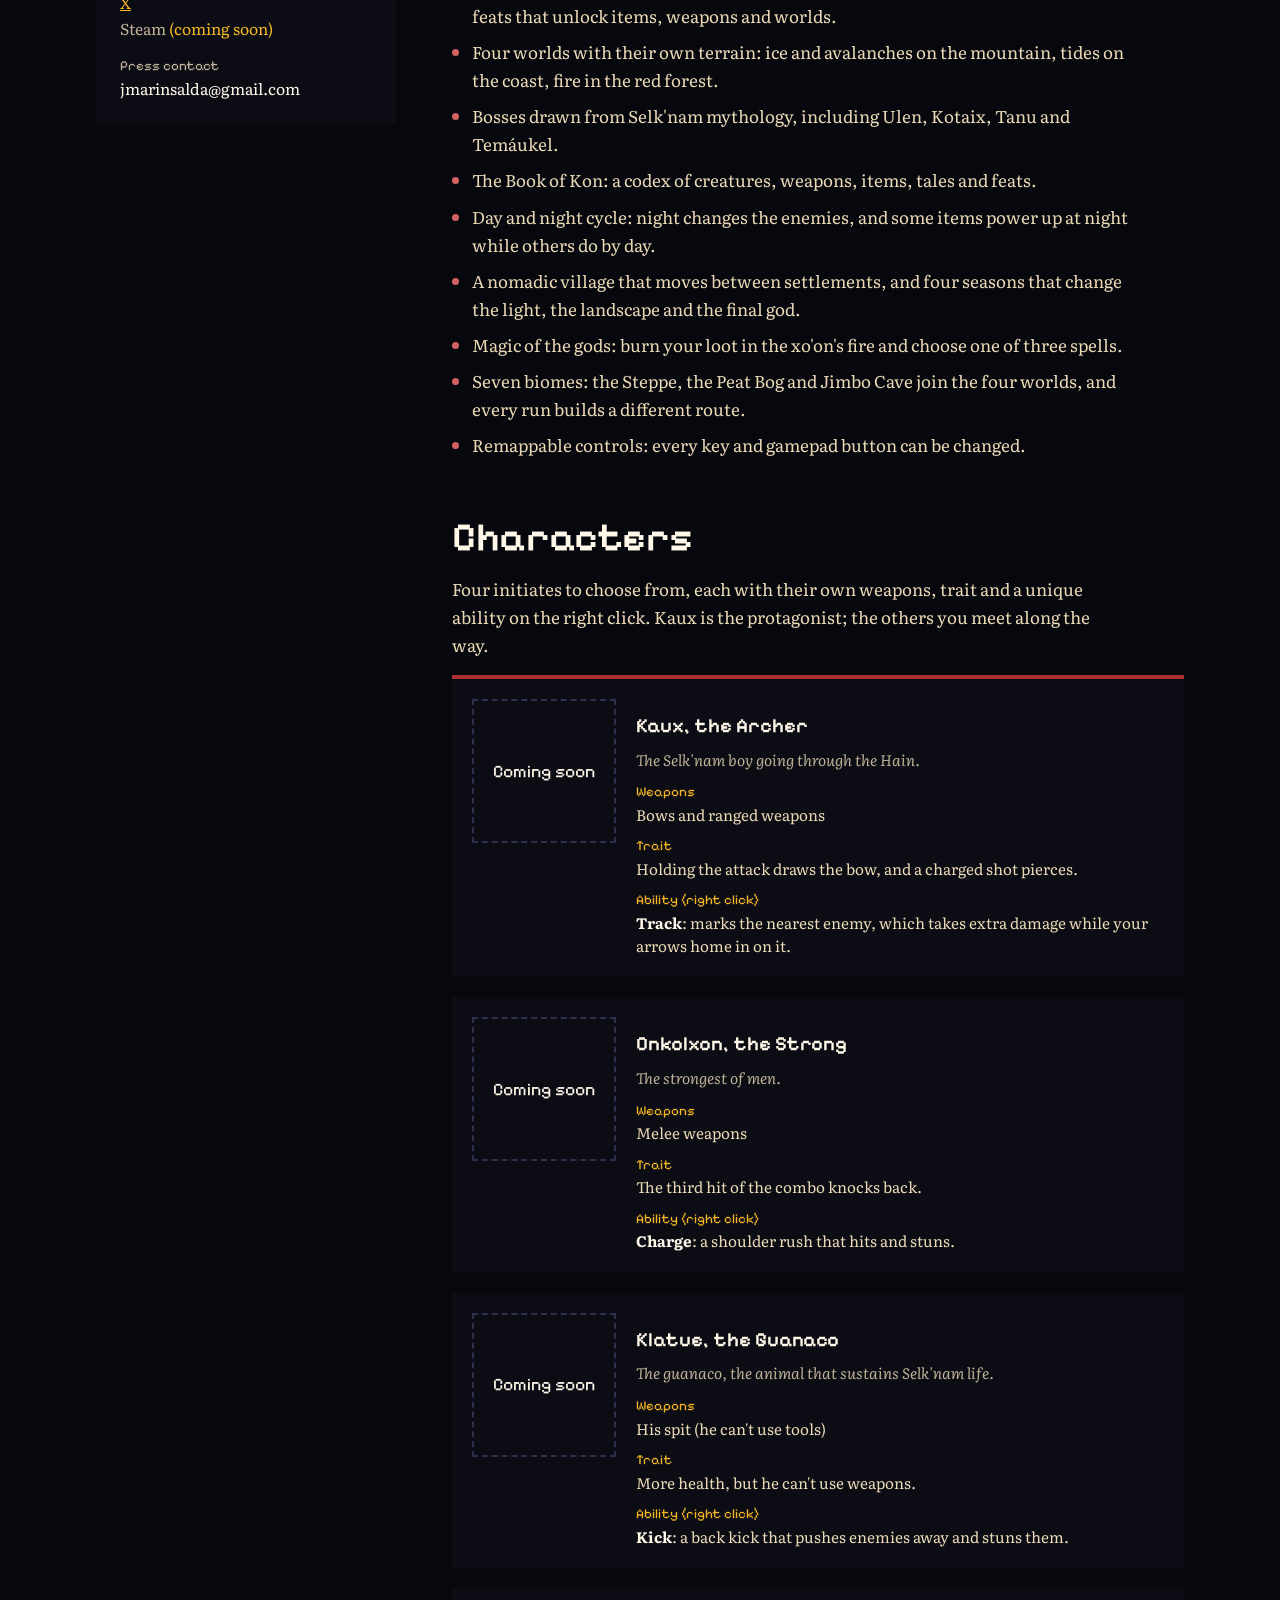
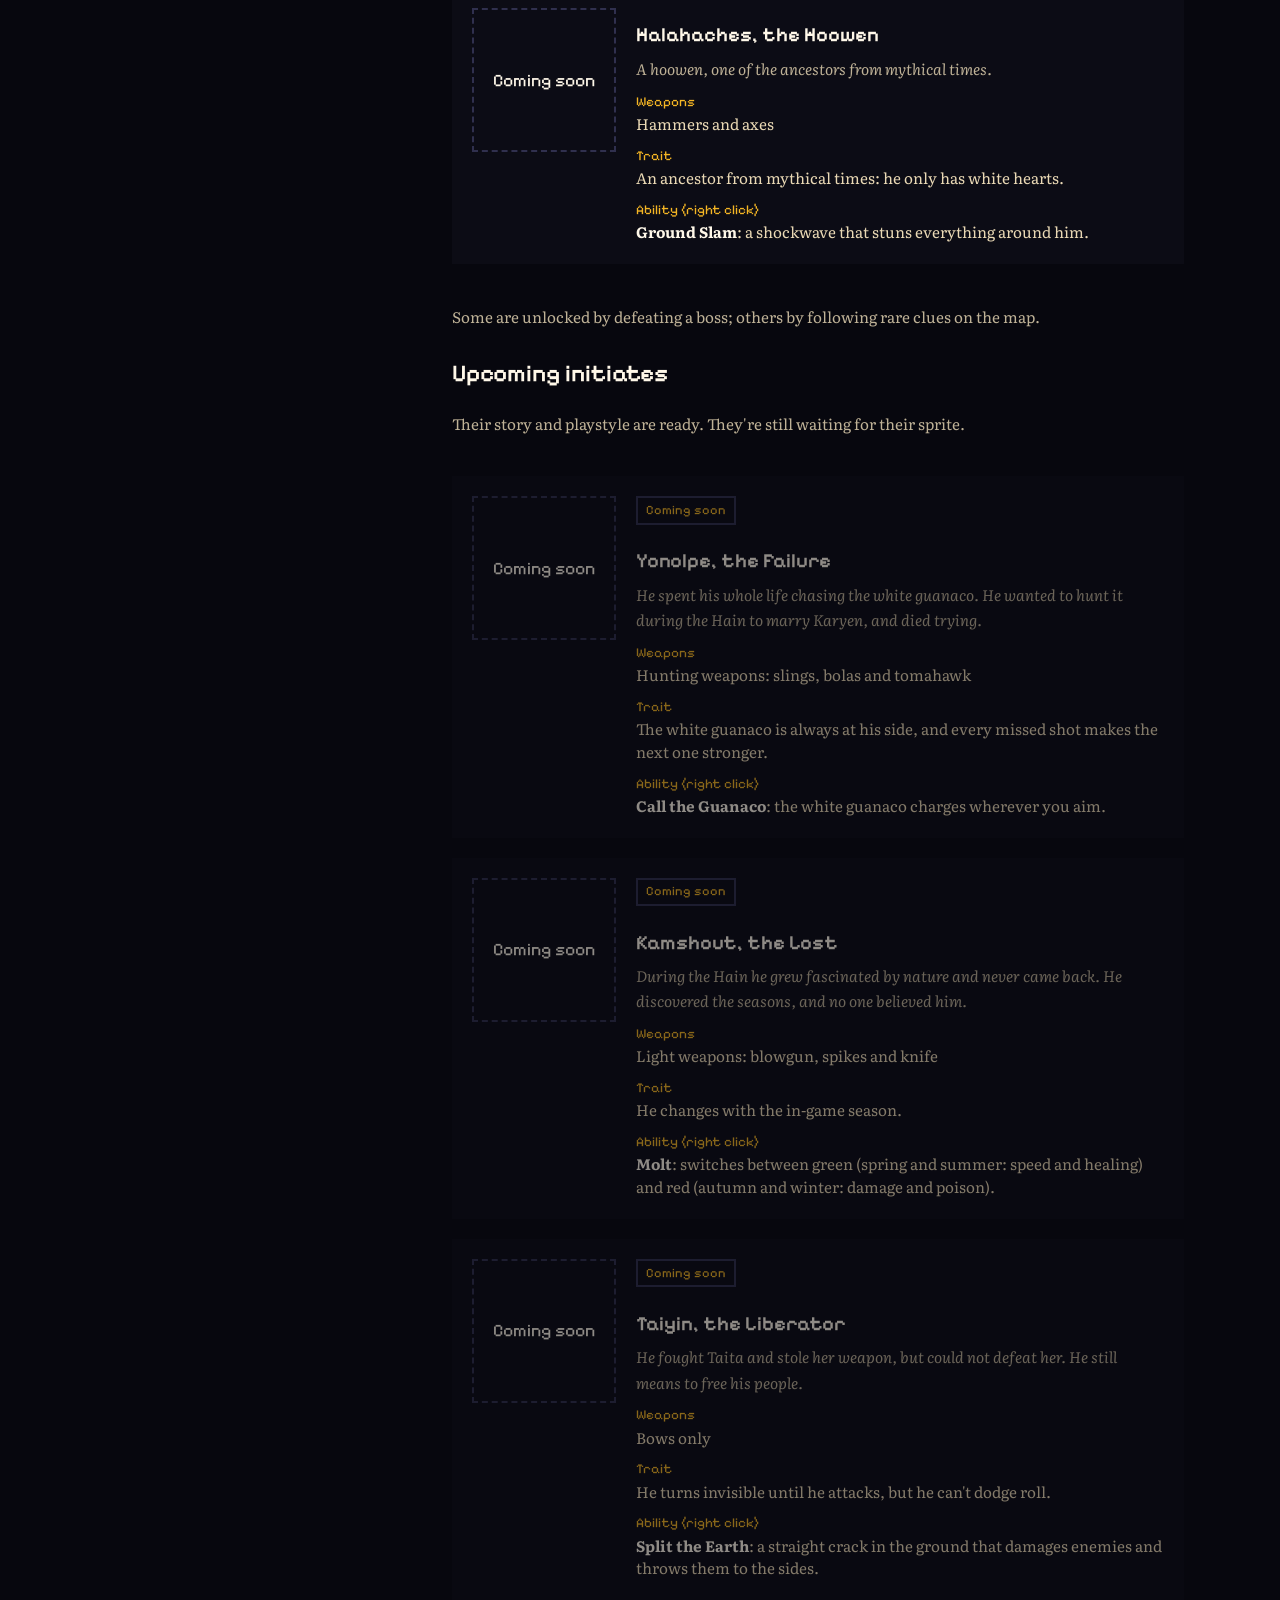
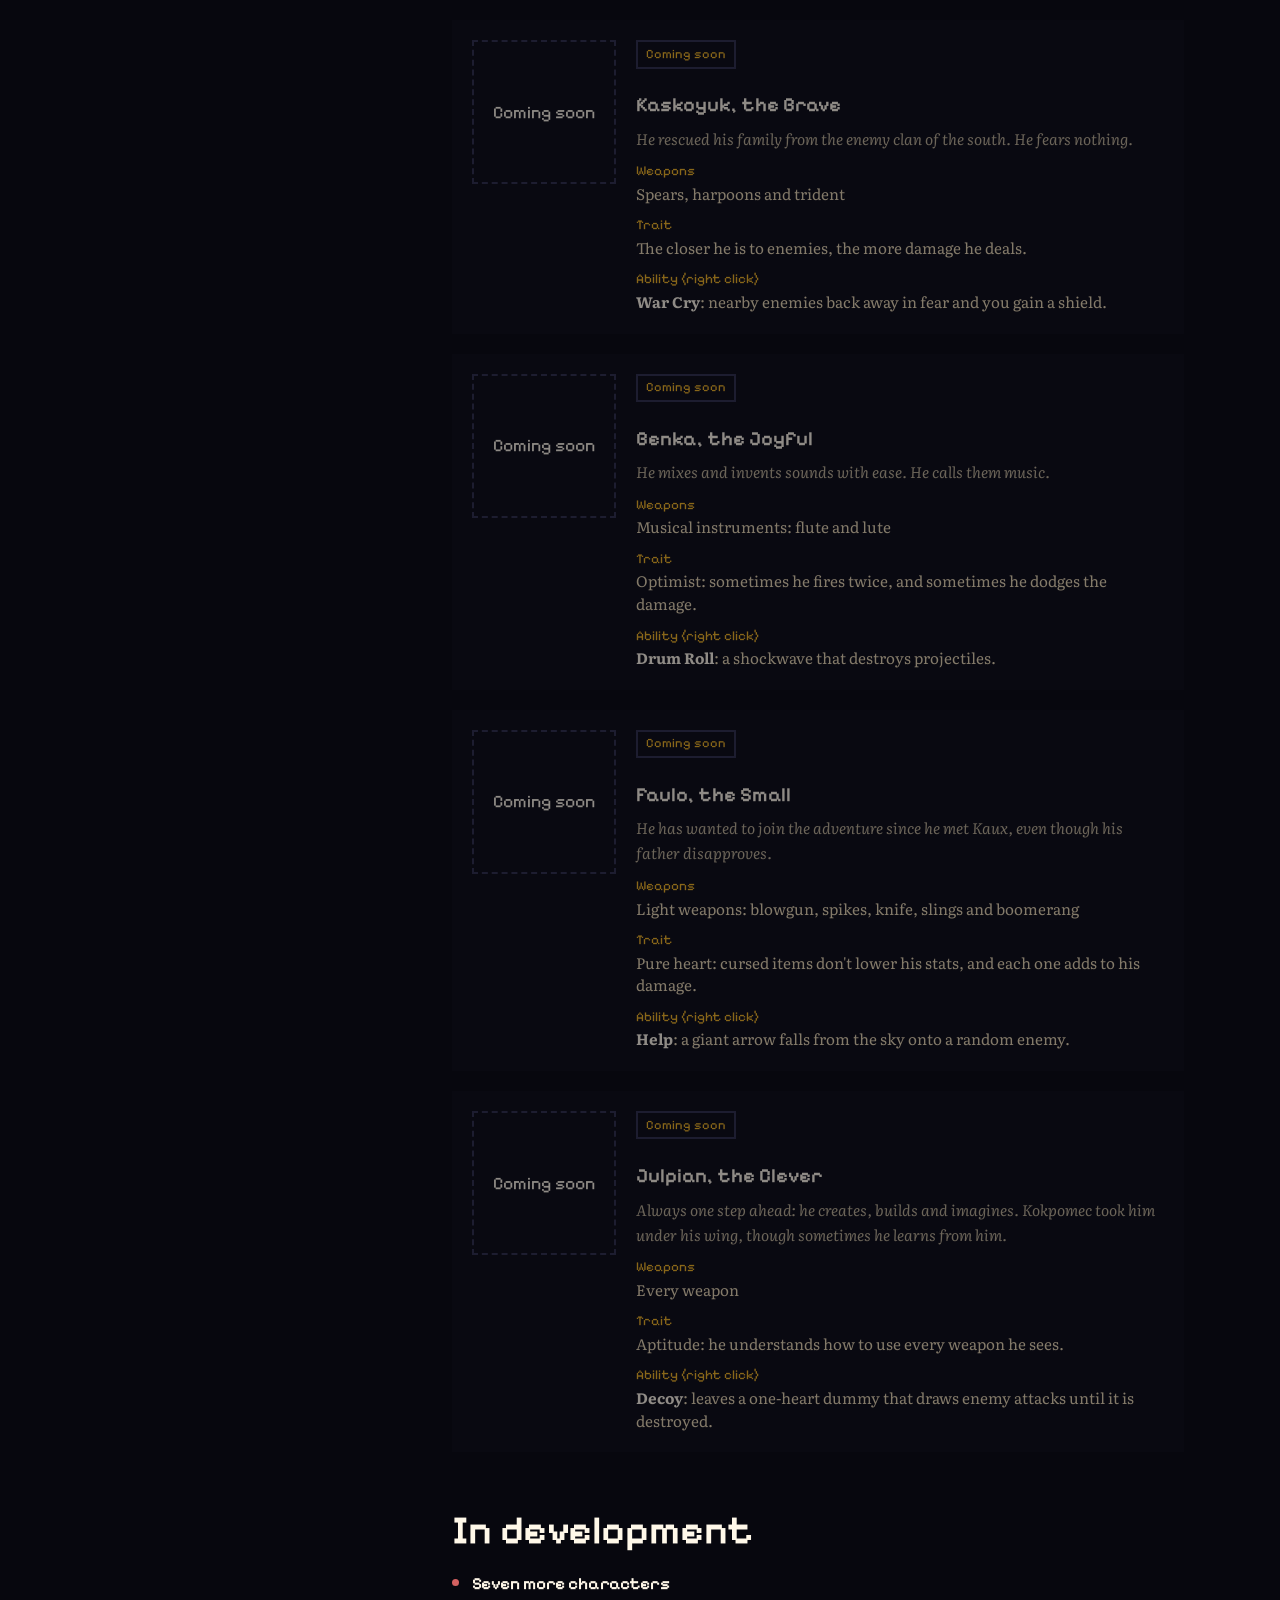
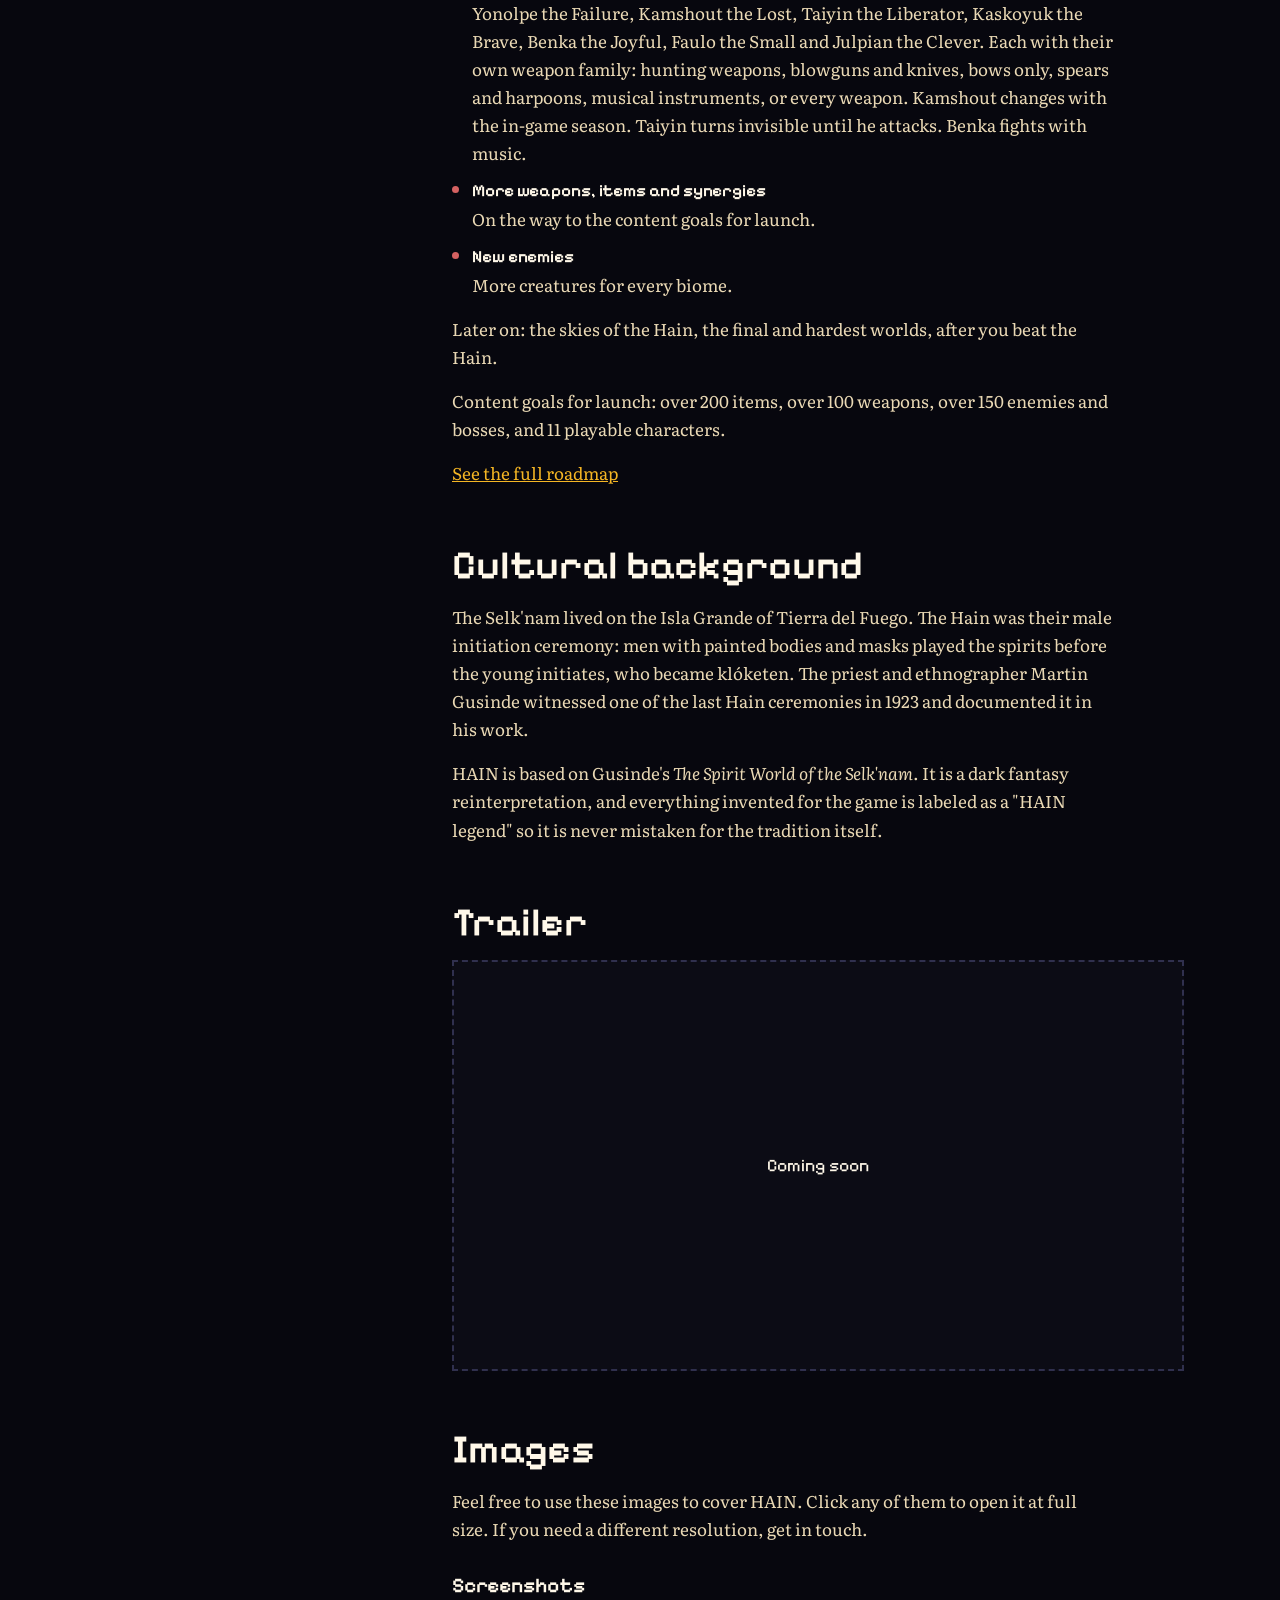
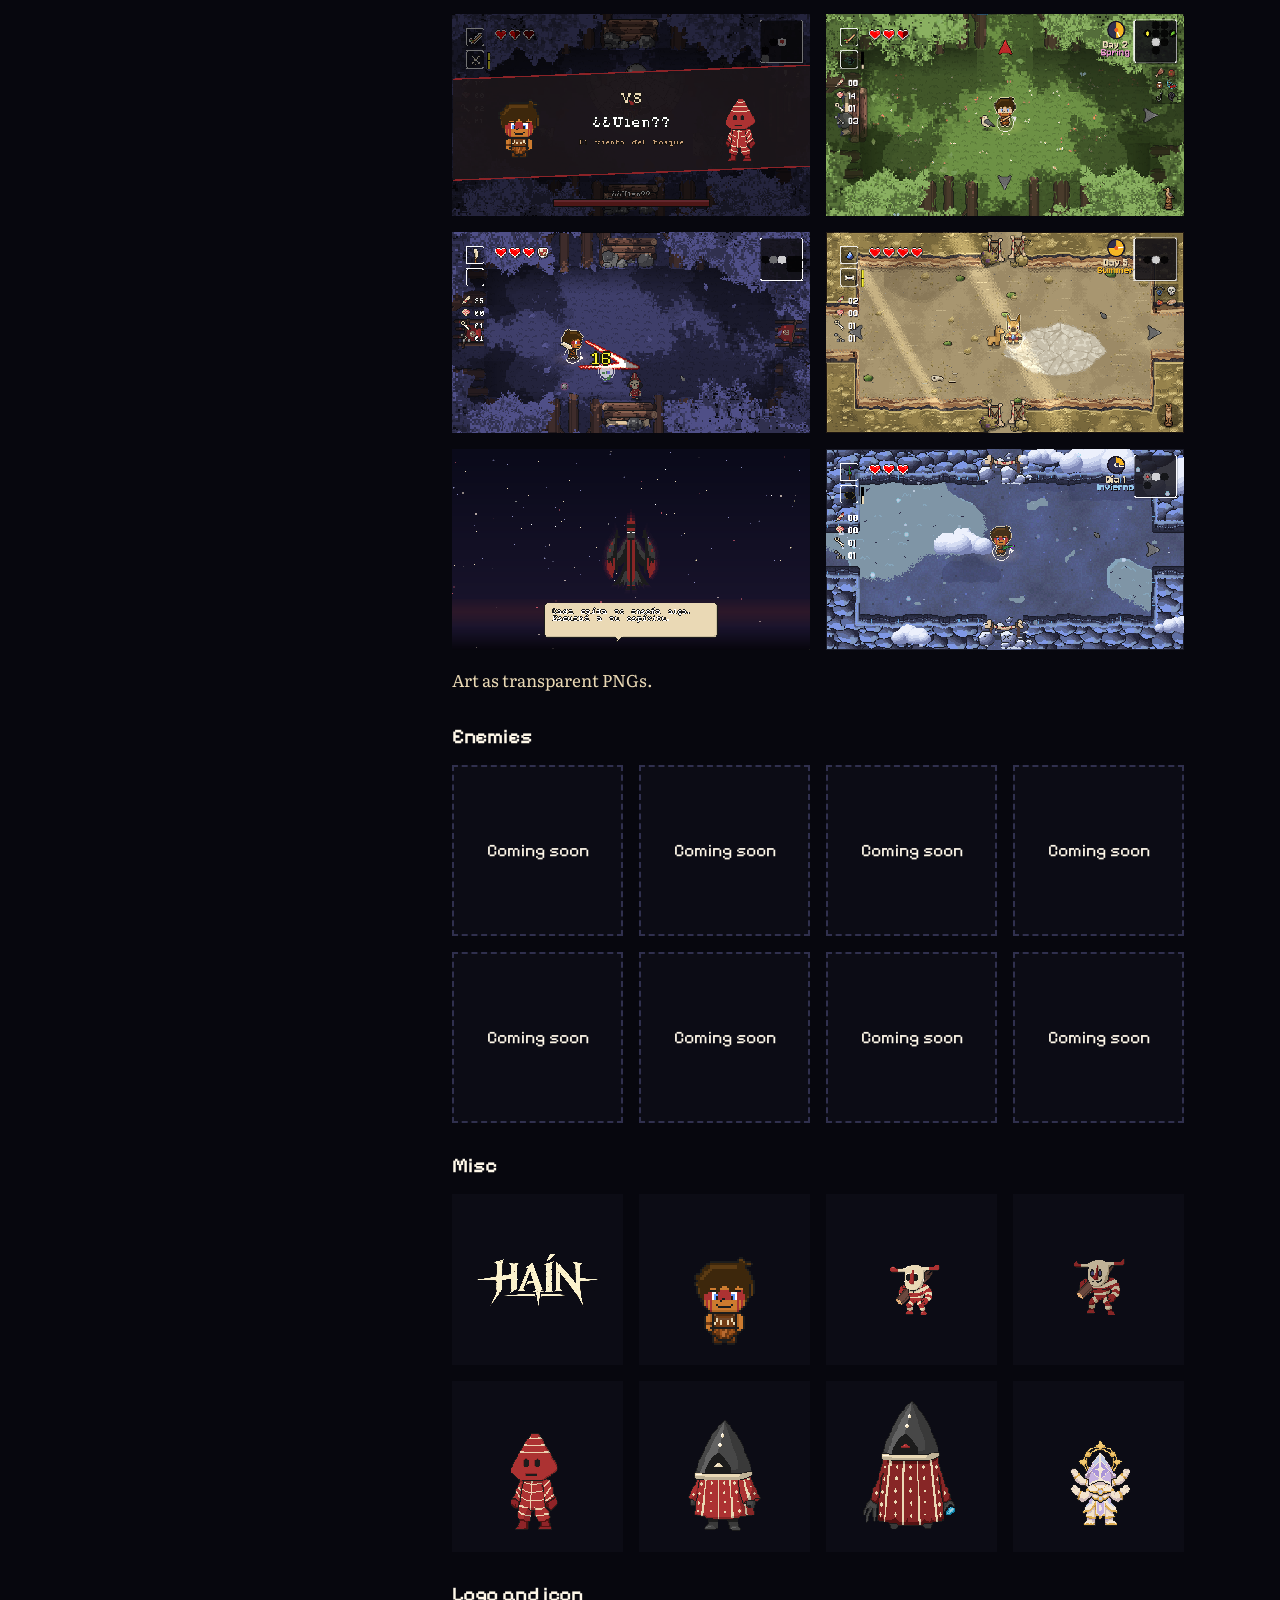
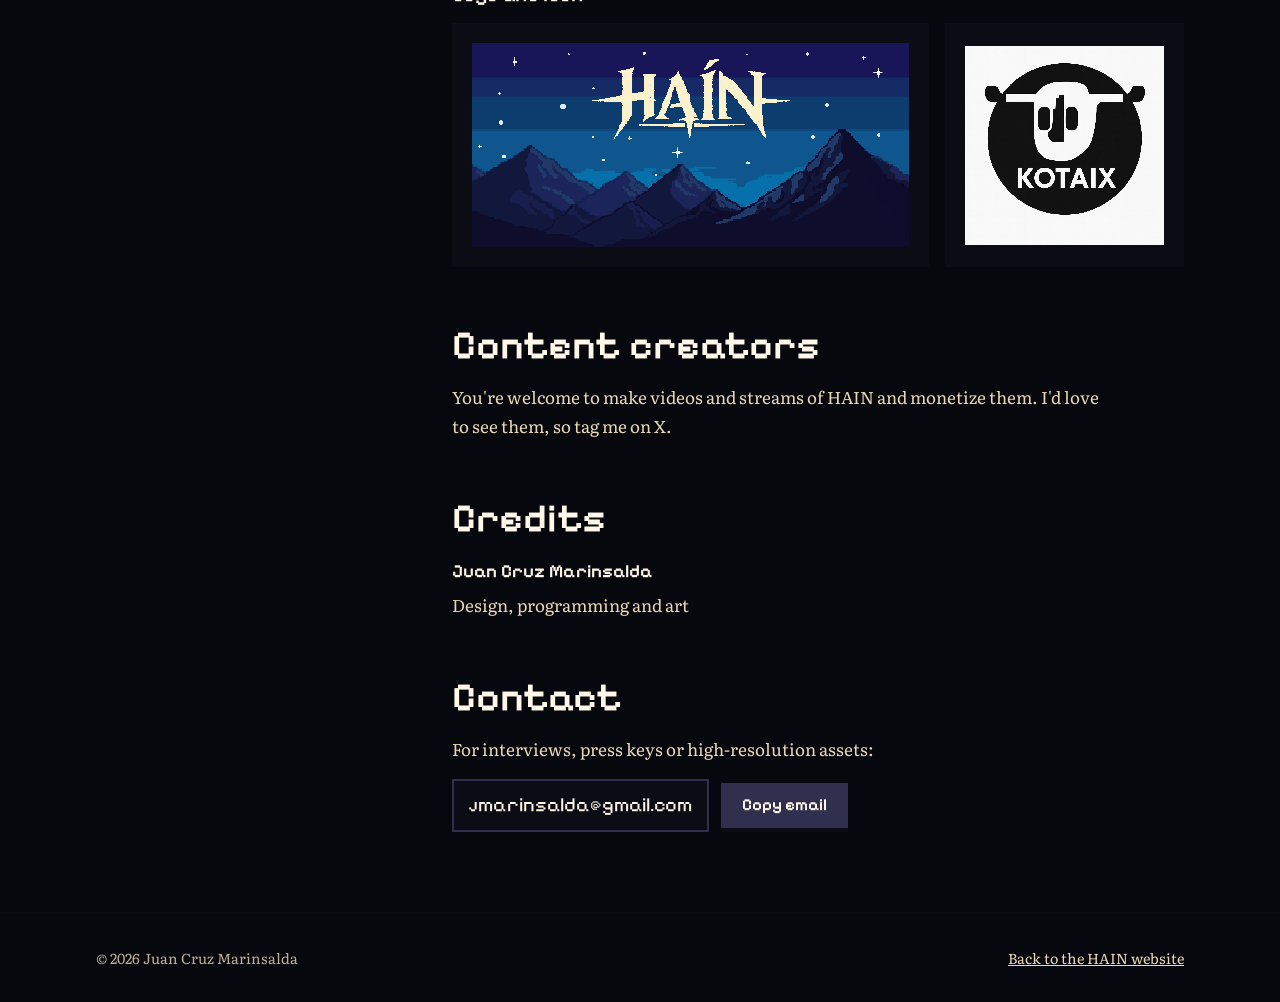
==== commit 5928a4e8: "proximamente img" ====
--- a/presskit.html
+++ b/presskit.html
@@ -45,6 +45,8 @@
         <div><dt><span class="es">Origen</span><span class="en">Based in</span></dt><dd>Argentina</dd></div>
         <div><dt><span class="es">Género</span><span class="en">Genre</span></dt>
           <dd><span class="es">Roguelike de acción, Top-down, pixel art</span><span class="en">Top-down action roguelike, pixel art</span></dd></div>
+        <div><dt><span class="es">Versión actual</span><span class="en">Current version</span></dt><dd>Alpha 0.4</dd></div>
+        <div><dt><span class="es">Personajes jugables</span><span class="en">Playable characters</span></dt><dd><span class="es">4 (11 planeados)</span><span class="en">4 (11 planned)</span></dd></div>
         <div><dt><span class="es">Fecha de salida</span><span class="en">Release date</span></dt>
           <dd class="tbd"><span class="es">Por anunciar</span><span class="en">To be announced</span></dd></div>
         <div><dt><span class="es">Plataformas</span><span class="en">Platforms</span></dt>
@@ -69,12 +71,12 @@
       <section class="pk-block" aria-labelledby="desc-title">
         <h2 id="desc-title"><span class="es">Descripción</span><span class="en">Description</span></h2>
         <p class="short-desc">
-          <span class="es">HAIN es un roguelike de acción en pixel art inspirado en la mitología del pueblo selk'nam de Tierra del Fuego. Jugás como Kaux, un chico que atraviesa el Hain, la ceremonia de iniciación, y enfrenta a los espíritus que lo ponen a prueba.</span>
-          <span class="en">HAIN is a pixel art action roguelike inspired by the mythology of the Selk'nam people of Tierra del Fuego. You play as Kaux, a boy going through the Hain, the initiation ceremony, facing the spirits that put him to the test.</span>
+          <span class="es">HAIN es un roguelike de acción en pixel art inspirado en la mitología del pueblo selk'nam de Tierra del Fuego. Jugás como Kaux, un chico que atraviesa el Hain, la ceremonia de iniciación, o como otros tres iniciados (Onkolxon, Klatue y Halahaches), cada uno con sus armas, su rasgo y una habilidad propia.</span>
+          <span class="en">HAIN is a pixel art action roguelike inspired by the mythology of the Selk'nam people of Tierra del Fuego. You play as Kaux, a boy going through the Hain, the initiation ceremony, or as three other initiates (Onkolxon, Klatue and Halahaches), each with their own weapons, trait and unique ability.</span>
         </p>
         <p>
-          <span class="es">Cada partida genera un mapa nuevo de salas, enemigos e ítems. Kaux pelea con armas hechas a mano: arco, lanza, espada de piedra y boleadora. Cuando cae, Cenuke lo devuelve a la aldea, donde las plumas que juntó se gastan en mejoras permanentes. A lo largo de cuatro mundos (el Bosque Oscuro, la Montaña Nevada, la Costa y el Bosque Rojo) el jugador descubre fragmentos de la historia, las leyendas y la cosmología selk'nam, que se guardan en el Libro de Kon.</span>
-          <span class="en">Every run generates a new map of rooms, enemies and items. Kaux fights with handcrafted weapons: bow, spear, stone sword and bolas. When he falls, Cenuke brings him back to the village, where the feathers he gathered buy permanent upgrades. Across four worlds (the Dark Forest, the Snowy Mountain, the Coast and the Red Forest) the player uncovers fragments of Selk'nam history, legends and cosmology, all collected in the Book of Kon.</span>
+          <span class="es">Cada partida genera un mapa nuevo de salas, enemigos e ítems. Cada personaje pelea con su propia familia de armas hechas a mano: arcos, lanzas, espadas de piedra, hachas, hondas, y la boleadora, que comparten todos. Cuando el iniciado cae, Cenuke lo devuelve a la aldea, donde las plumas que juntó se gastan en mejoras permanentes. A lo largo de cuatro mundos (el Bosque Oscuro, la Montaña Nevada, la Costa y el Bosque Rojo) el jugador descubre fragmentos de la historia, las leyendas y la cosmología selk'nam, que se guardan en el Libro de Kon.</span>
+          <span class="en">Every run generates a new map of rooms, enemies and items. Each character fights with their own family of handcrafted weapons: bows, spears, stone swords, axes, slings, and the bolas they all share. When the initiate falls, Cenuke brings them back to the village, where the feathers they gathered buy permanent upgrades. Across four worlds (the Dark Forest, the Snowy Mountain, the Coast and the Red Forest) the player uncovers fragments of Selk'nam history, legends and cosmology, all collected in the Book of Kon.</span>
         </p>
         <p>
           <span class="es">Al completar el Hain aparecen luces rojas en el cielo y los dioses bajan a la tierra. Kaux tiene que enfrentarlos y convencerlos de volver a su lugar.</span>
@@ -85,6 +87,7 @@
       <section class="pk-block" aria-labelledby="feat-title">
         <h2 id="feat-title"><span class="es">Características</span><span class="en">Features</span></h2>
         <ul>
+          <li><span class="es">Cuatro personajes jugables, cada uno con su familia de armas, un rasgo y una habilidad con recarga en el clic derecho.</span><span class="en">Four playable characters, each with their own weapon family, a trait and a right-click ability with a cooldown.</span></li>
           <li><span class="es">Combate rápido de vista superior, con armas a distancia y cuerpo a cuerpo, combos y una rodada con invulnerabilidad.</span><span class="en">Fast top-down combat with ranged and melee weapons, combos and an invulnerable dodge roll.</span></li>
           <li><span class="es">Mapas procedurales con tienda, tesoro, salas secretas, mini-jefes y jefes en cada piso.</span><span class="en">Procedural maps with a shop, treasure, secret rooms, mini-bosses and a boss on every floor.</span></li>
           <li><span class="es">Ítems de siete rarezas, ítems malditos y sinergias que se funden en ítems prismáticos.</span><span class="en">Items across seven rarities, cursed items, and synergies that fuse into prismatic items.</span></li>
@@ -92,24 +95,177 @@
           <li><span class="es">Cuatro mundos con terreno propio: hielo y avalanchas en la montaña, marea en la costa, fuego en el bosque rojo.</span><span class="en">Four worlds with their own terrain: ice and avalanches on the mountain, tides on the coast, fire in the red forest.</span></li>
           <li><span class="es">Jefes inspirados en la mitología selk'nam, como Ulen, Kotaix, Tanu y Temáukel.</span><span class="en">Bosses drawn from Selk'nam mythology, including Ulen, Kotaix, Tanu and Temáukel.</span></li>
           <li><span class="es">El Libro de Kon: un códice con criaturas, armas, ítems, relatos y hazañas.</span><span class="en">The Book of Kon: a codex of creatures, weapons, items, tales and feats.</span></li>
+          <li><span class="es">Ciclo de día y noche: de noche cambian los enemigos, y hay ítems que se activan de noche y otros de día.</span><span class="en">Day and night cycle: night changes the enemies, and some items power up at night while others do by day.</span></li>
+          <li><span class="es">Una aldea nómade que se muda de asentamiento y cuatro estaciones que cambian la luz, el paisaje y el dios del final.</span><span class="en">A nomadic village that moves between settlements, and four seasons that change the light, the landscape and the final god.</span></li>
+          <li><span class="es">Magias de los dioses: quemás tu botín en el fuego del xo'on y elegís una de tres magias.</span><span class="en">Magic of the gods: burn your loot in the xo'on's fire and choose one of three spells.</span></li>
+          <li><span class="es">Siete biomas: a los cuatro mundos se suman la Estepa, el Turbal y la Cueva de Jimbo, y cada partida arma un recorrido distinto.</span><span class="en">Seven biomes: the Steppe, the Peat Bog and Jimbo Cave join the four worlds, and every run builds a different route.</span></li>
+          <li><span class="es">Controles configurables: todas las teclas y botones del joystick se pueden cambiar.</span><span class="en">Remappable controls: every key and gamepad button can be changed.</span></li>
         </ul>
+      </section>
+
+      <section class="pk-block" aria-labelledby="chars-title">
+        <h2 id="chars-title"><span class="es">Personajes</span><span class="en">Characters</span></h2>
+        <p><span class="es">Cuatro iniciados para elegir, cada uno con sus armas, su rasgo y una habilidad propia en el clic derecho. Kaux es el protagonista; a los demás los vas encontrando en el camino.</span><span class="en">Four initiates to choose from, each with their own weapons, trait and a unique ability on the right click. Kaux is the protagonist; the others you meet along the way.</span></p>
+        <div class="chars">
+          <article class="char">
+            <div class="shot contain char-art" data-img="img/personajes/kaux.png" data-full data-alt="Kaux"><div><span class="es">Próximamente</span><span class="en">Coming soon</span></div></div>
+            <div class="char-body">
+              <h3>Kaux, <span class="es">el arquero</span><span class="en">the Archer</span></h3>
+              <p class="char-lore"><span class="es">El chico selk'nam que atraviesa el Hain.</span><span class="en">The Selk'nam boy going through the Hain.</span></p>
+              <dl>
+                <div><dt><span class="es">Armas</span><span class="en">Weapons</span></dt><dd><span class="es">Arcos y armas a distancia</span><span class="en">Bows and ranged weapons</span></dd></div>
+                <div><dt><span class="es">Rasgo</span><span class="en">Trait</span></dt><dd><span class="es">Mantener el ataque tensa el arco, y el tiro cargado atraviesa.</span><span class="en">Holding the attack draws the bow, and a charged shot pierces.</span></dd></div>
+                <div><dt><span class="es">Habilidad (clic derecho)</span><span class="en">Ability (right click)</span></dt><dd><strong><span class="es">Rastrear</span><span class="en">Track</span></strong>: <span class="es">marca al enemigo más cercano, que recibe más daño, y tus flechas lo persiguen.</span><span class="en">marks the nearest enemy, which takes extra damage while your arrows home in on it.</span></dd></div>
+              </dl>
+            </div>
+          </article>
+          <article class="char">
+            <div class="shot contain char-art" data-img="img/personajes/onkolxon.png" data-full data-alt="Onkolxon"><div><span class="es">Próximamente</span><span class="en">Coming soon</span></div></div>
+            <div class="char-body">
+              <h3>Onkolxon, <span class="es">el Fuerte</span><span class="en">the Strong</span></h3>
+              <p class="char-lore"><span class="es">El más fuerte de los hombres.</span><span class="en">The strongest of men.</span></p>
+              <dl>
+                <div><dt><span class="es">Armas</span><span class="en">Weapons</span></dt><dd><span class="es">Armas cuerpo a cuerpo</span><span class="en">Melee weapons</span></dd></div>
+                <div><dt><span class="es">Rasgo</span><span class="en">Trait</span></dt><dd><span class="es">El tercer golpe del combo empuja.</span><span class="en">The third hit of the combo knocks back.</span></dd></div>
+                <div><dt><span class="es">Habilidad (clic derecho)</span><span class="en">Ability (right click)</span></dt><dd><strong><span class="es">Embestida</span><span class="en">Charge</span></strong>: <span class="es">una carga con el hombro que golpea y aturde.</span><span class="en">a shoulder rush that hits and stuns.</span></dd></div>
+              </dl>
+            </div>
+          </article>
+          <article class="char">
+            <div class="shot contain char-art" data-img="img/personajes/klatue.png" data-full data-alt="Klatue"><div><span class="es">Próximamente</span><span class="en">Coming soon</span></div></div>
+            <div class="char-body">
+              <h3>Klatue, <span class="es">el guanaco</span><span class="en">the Guanaco</span></h3>
+              <p class="char-lore"><span class="es">El guanaco, el animal que sostiene la vida selk'nam.</span><span class="en">The guanaco, the animal that sustains Selk'nam life.</span></p>
+              <dl>
+                <div><dt><span class="es">Armas</span><span class="en">Weapons</span></dt><dd><span class="es">Su escupitajo (no usa herramientas)</span><span class="en">His spit (he can't use tools)</span></dd></div>
+                <div><dt><span class="es">Rasgo</span><span class="en">Trait</span></dt><dd><span class="es">Más vida, pero no puede usar armas.</span><span class="en">More health, but he can't use weapons.</span></dd></div>
+                <div><dt><span class="es">Habilidad (clic derecho)</span><span class="en">Ability (right click)</span></dt><dd><strong><span class="es">Coz</span><span class="en">Kick</span></strong>: <span class="es">una patada hacia atrás que aleja y aturde.</span><span class="en">a back kick that pushes enemies away and stuns them.</span></dd></div>
+              </dl>
+            </div>
+          </article>
+          <article class="char">
+            <div class="shot contain char-art" data-img="img/personajes/halahaches.png" data-full data-alt="Halahaches"><div><span class="es">Próximamente</span><span class="en">Coming soon</span></div></div>
+            <div class="char-body">
+              <h3>Halahaches, <span class="es">el Hoowen</span><span class="en">the Hoowen</span></h3>
+              <p class="char-lore"><span class="es">Un hoowen, de los antepasados de los tiempos míticos.</span><span class="en">A hoowen, one of the ancestors from mythical times.</span></p>
+              <dl>
+                <div><dt><span class="es">Armas</span><span class="en">Weapons</span></dt><dd><span class="es">Martillos y hachas</span><span class="en">Hammers and axes</span></dd></div>
+                <div><dt><span class="es">Rasgo</span><span class="en">Trait</span></dt><dd><span class="es">Un antepasado de los tiempos míticos: solo tiene corazones blancos.</span><span class="en">An ancestor from mythical times: he only has white hearts.</span></dd></div>
+                <div><dt><span class="es">Habilidad (clic derecho)</span><span class="en">Ability (right click)</span></dt><dd><strong><span class="es">Golpe al piso</span><span class="en">Ground Slam</span></strong>: <span class="es">una onda que aturde alrededor.</span><span class="en">a shockwave that stuns everything around him.</span></dd></div>
+              </dl>
+            </div>
+          </article>
+        </div>
+        <p class="note chars-note"><span class="es">Algunos se desbloquean venciendo a un jefe; otros, siguiendo pistas raras en el mapa.</span><span class="en">Some are unlocked by defeating a boss; others by following rare clues on the map.</span></p>
+        <h3 class="sub-head"><span class="es">Próximos iniciados</span><span class="en">Upcoming initiates</span></h3>
+        <p class="note"><span class="es">Ya tienen su historia y su forma de jugar. Les falta el sprite.</span><span class="en">Their story and playstyle are ready. They're still waiting for their sprite.</span></p>
+        <div class="chars">
+          <article class="char soon-card">
+            <div class="shot contain char-art" data-img="img/personajes/yonolpe.png" data-full data-alt="Yonolpe"><div><span class="es">Próximamente</span><span class="en">Coming soon</span></div></div>
+            <div class="char-body">
+              <span class="soon-tag"><span class="es">Próximamente</span><span class="en">Coming soon</span></span>
+              <h3>Yonolpe, <span class="es">el Fracasado</span><span class="en">the Failure</span></h3>
+              <p class="char-lore"><span class="es">Buscó toda su vida al guanaco blanco. Quería cazarlo en el Hain para casarse con Karyen, y murió en el intento.</span><span class="en">He spent his whole life chasing the white guanaco. He wanted to hunt it during the Hain to marry Karyen, and died trying.</span></p>
+              <dl>
+                <div><dt><span class="es">Armas</span><span class="en">Weapons</span></dt><dd><span class="es">De caza: hondas, boleadoras y tomahawk</span><span class="en">Hunting weapons: slings, bolas and tomahawk</span></dd></div>
+                <div><dt><span class="es">Rasgo</span><span class="en">Trait</span></dt><dd><span class="es">Lo acompaña siempre el guanaco blanco, y cada tiro que falla hace más fuerte al siguiente.</span><span class="en">The white guanaco is always at his side, and every missed shot makes the next one stronger.</span></dd></div>
+                <div><dt><span class="es">Habilidad (clic derecho)</span><span class="en">Ability (right click)</span></dt><dd><strong><span class="es">Llamar al guanaco</span><span class="en">Call the Guanaco</span></strong>: <span class="es">el guanaco blanco embiste hacia donde apuntás.</span><span class="en">the white guanaco charges wherever you aim.</span></dd></div>
+              </dl>
+            </div>
+          </article>
+          <article class="char soon-card">
+            <div class="shot contain char-art" data-img="img/personajes/kamshout.png" data-full data-alt="Kamshout"><div><span class="es">Próximamente</span><span class="en">Coming soon</span></div></div>
+            <div class="char-body">
+              <span class="soon-tag"><span class="es">Próximamente</span><span class="en">Coming soon</span></span>
+              <h3>Kamshout, <span class="es">el Perdido</span><span class="en">the Lost</span></h3>
+              <p class="char-lore"><span class="es">En el Hain se interesó por la naturaleza y no volvió. Descubrió las estaciones, y nadie le creyó.</span><span class="en">During the Hain he grew fascinated by nature and never came back. He discovered the seasons, and no one believed him.</span></p>
+              <dl>
+                <div><dt><span class="es">Armas</span><span class="en">Weapons</span></dt><dd><span class="es">Livianas: cerbatana, púas y cuchillo</span><span class="en">Light weapons: blowgun, spikes and knife</span></dd></div>
+                <div><dt><span class="es">Rasgo</span><span class="en">Trait</span></dt><dd><span class="es">Cambia con la estación del juego.</span><span class="en">He changes with the in-game season.</span></dd></div>
+                <div><dt><span class="es">Habilidad (clic derecho)</span><span class="en">Ability (right click)</span></dt><dd><strong><span class="es">Muda de plumaje</span><span class="en">Molt</span></strong>: <span class="es">alterna entre verde (primavera y verano: velocidad y curación) y rojo (otoño e invierno: daño y veneno).</span><span class="en">switches between green (spring and summer: speed and healing) and red (autumn and winter: damage and poison).</span></dd></div>
+              </dl>
+            </div>
+          </article>
+          <article class="char soon-card">
+            <div class="shot contain char-art" data-img="img/personajes/taiyin.png" data-full data-alt="Taiyin"><div><span class="es">Próximamente</span><span class="en">Coming soon</span></div></div>
+            <div class="char-body">
+              <span class="soon-tag"><span class="es">Próximamente</span><span class="en">Coming soon</span></span>
+              <h3>Taiyin, <span class="es">el Liberador</span><span class="en">the Liberator</span></h3>
+              <p class="char-lore"><span class="es">Luchó contra Taita y le robó su arma, pero no pudo vencerla. Todavía quiere liberar a su pueblo.</span><span class="en">He fought Taita and stole her weapon, but could not defeat her. He still means to free his people.</span></p>
+              <dl>
+                <div><dt><span class="es">Armas</span><span class="en">Weapons</span></dt><dd><span class="es">Solo arcos</span><span class="en">Bows only</span></dd></div>
+                <div><dt><span class="es">Rasgo</span><span class="en">Trait</span></dt><dd><span class="es">Se vuelve invisible hasta que ataca, pero no sabe rodar.</span><span class="en">He turns invisible until he attacks, but he can't dodge roll.</span></dd></div>
+                <div><dt><span class="es">Habilidad (clic derecho)</span><span class="en">Ability (right click)</span></dt><dd><strong><span class="es">Partir la tierra</span><span class="en">Split the Earth</span></strong>: <span class="es">una grieta en línea recta que daña y abre a los enemigos hacia los costados.</span><span class="en">a straight crack in the ground that damages enemies and throws them to the sides.</span></dd></div>
+              </dl>
+            </div>
+          </article>
+          <article class="char soon-card">
+            <div class="shot contain char-art" data-img="img/personajes/kaskoyuk.png" data-full data-alt="Kaskoyuk"><div><span class="es">Próximamente</span><span class="en">Coming soon</span></div></div>
+            <div class="char-body">
+              <span class="soon-tag"><span class="es">Próximamente</span><span class="en">Coming soon</span></span>
+              <h3>Kaskoyuk, <span class="es">el Valiente</span><span class="en">the Brave</span></h3>
+              <p class="char-lore"><span class="es">Rescató a su familia del clan enemigo del sur. No le teme a nada.</span><span class="en">He rescued his family from the enemy clan of the south. He fears nothing.</span></p>
+              <dl>
+                <div><dt><span class="es">Armas</span><span class="en">Weapons</span></dt><dd><span class="es">Lanzas, arpones y tridente</span><span class="en">Spears, harpoons and trident</span></dd></div>
+                <div><dt><span class="es">Rasgo</span><span class="en">Trait</span></dt><dd><span class="es">Más daño cuanto más cerca está de los enemigos.</span><span class="en">The closer he is to enemies, the more damage he deals.</span></dd></div>
+                <div><dt><span class="es">Habilidad (clic derecho)</span><span class="en">Ability (right click)</span></dt><dd><strong><span class="es">Grito de guerra</span><span class="en">War Cry</span></strong>: <span class="es">los enemigos cercanos retroceden asustados y ganás un escudo.</span><span class="en">nearby enemies back away in fear and you gain a shield.</span></dd></div>
+              </dl>
+            </div>
+          </article>
+          <article class="char soon-card">
+            <div class="shot contain char-art" data-img="img/personajes/benka.png" data-full data-alt="Benka"><div><span class="es">Próximamente</span><span class="en">Coming soon</span></div></div>
+            <div class="char-body">
+              <span class="soon-tag"><span class="es">Próximamente</span><span class="en">Coming soon</span></span>
+              <h3>Benka, <span class="es">el Alegre</span><span class="en">the Joyful</span></h3>
+              <p class="char-lore"><span class="es">Mezcla e inventa sonidos con facilidad. Él los llama música.</span><span class="en">He mixes and invents sounds with ease. He calls them music.</span></p>
+              <dl>
+                <div><dt><span class="es">Armas</span><span class="en">Weapons</span></dt><dd><span class="es">Instrumentos musicales: flauta y laúd</span><span class="en">Musical instruments: flute and lute</span></dd></div>
+                <div><dt><span class="es">Rasgo</span><span class="en">Trait</span></dt><dd><span class="es">Optimista: a veces dispara doble y a veces evita el daño.</span><span class="en">Optimist: sometimes he fires twice, and sometimes he dodges the damage.</span></dd></div>
+                <div><dt><span class="es">Habilidad (clic derecho)</span><span class="en">Ability (right click)</span></dt><dd><strong><span class="es">Redoble de tambor</span><span class="en">Drum Roll</span></strong>: <span class="es">una onda que destruye los proyectiles.</span><span class="en">a shockwave that destroys projectiles.</span></dd></div>
+              </dl>
+            </div>
+          </article>
+          <article class="char soon-card">
+            <div class="shot contain char-art" data-img="img/personajes/faulo.png" data-full data-alt="Faulo"><div><span class="es">Próximamente</span><span class="en">Coming soon</span></div></div>
+            <div class="char-body">
+              <span class="soon-tag"><span class="es">Próximamente</span><span class="en">Coming soon</span></span>
+              <h3>Faulo, <span class="es">el Pequeño</span><span class="en">the Small</span></h3>
+              <p class="char-lore"><span class="es">Quiere sumarse a la aventura desde que conoció a Kaux, aunque su padre no lo aprueba.</span><span class="en">He has wanted to join the adventure since he met Kaux, even though his father disapproves.</span></p>
+              <dl>
+                <div><dt><span class="es">Armas</span><span class="en">Weapons</span></dt><dd><span class="es">Livianas: cerbatana, púas, cuchillo, hondas y boomerang</span><span class="en">Light weapons: blowgun, spikes, knife, slings and boomerang</span></dd></div>
+                <div><dt><span class="es">Rasgo</span><span class="en">Trait</span></dt><dd><span class="es">Corazón puro: los ítems malditos no le bajan estadísticas, y cada uno le suma daño.</span><span class="en">Pure heart: cursed items don't lower his stats, and each one adds to his damage.</span></dd></div>
+                <div><dt><span class="es">Habilidad (clic derecho)</span><span class="en">Ability (right click)</span></dt><dd><strong><span class="es">Ayuda</span><span class="en">Help</span></strong>: <span class="es">una gran flecha cae del cielo sobre un enemigo al azar.</span><span class="en">a giant arrow falls from the sky onto a random enemy.</span></dd></div>
+              </dl>
+            </div>
+          </article>
+          <article class="char soon-card">
+            <div class="shot contain char-art" data-img="img/personajes/julpian.png" data-full data-alt="Julpian"><div><span class="es">Próximamente</span><span class="en">Coming soon</span></div></div>
+            <div class="char-body">
+              <span class="soon-tag"><span class="es">Próximamente</span><span class="en">Coming soon</span></span>
+              <h3>Julpian, <span class="es">el Inteligente</span><span class="en">the Clever</span></h3>
+              <p class="char-lore"><span class="es">Siempre un paso adelante: crea, construye e imagina. Kokpomec lo apadrinó, aunque a veces aprende de él.</span><span class="en">Always one step ahead: he creates, builds and imagines. Kokpomec took him under his wing, though sometimes he learns from him.</span></p>
+              <dl>
+                <div><dt><span class="es">Armas</span><span class="en">Weapons</span></dt><dd><span class="es">Todas las armas</span><span class="en">Every weapon</span></dd></div>
+                <div><dt><span class="es">Rasgo</span><span class="en">Trait</span></dt><dd><span class="es">Aptitud: entiende cómo usar cada arma que ve.</span><span class="en">Aptitude: he understands how to use every weapon he sees.</span></dd></div>
+                <div><dt><span class="es">Habilidad (clic derecho)</span><span class="en">Ability (right click)</span></dt><dd><strong><span class="es">Monigote</span><span class="en">Decoy</span></strong>: <span class="es">deja un muñeco con un corazón que atrae los ataques enemigos hasta que lo destruyen.</span><span class="en">leaves a one-heart dummy that draws enemy attacks until it is destroyed.</span></dd></div>
+              </dl>
+            </div>
+          </article>
+        </div>
       </section>
 
       <section class="pk-block" aria-labelledby="rm-title">
         <h2 id="rm-title"><span class="es">En desarrollo</span><span class="en">In development</span></h2>
         <ul>
-            <li><strong><span class="es">Ciclo de día y noche</span><span class="en">Day and night cycle</span></strong>
-              <span class="es">Cada bioma cambia de colores con la hora. Un día del juego dura 15 minutos.</span><span class="en">Every biome shifts its colors with the time of day. A day in the game lasts 15 minutes.</span></li>
-            <li><strong><span class="es">Una aldea nómade</span><span class="en">A nomadic village</span></strong>
-              <span class="es">La aldea se muda cada pocos días a un asentamiento nuevo, con sus propios vendedores y una ventaja para la partida.</span><span class="en">Every few days the village moves to a new settlement, with its own vendors and a bonus for your run.</span></li>
-            <li><strong><span class="es">Cuatro estaciones</span><span class="en">Four seasons</span></strong>
-              <span class="es">Invierno, primavera, verano y otoño cambian la luz, el paisaje y el dios que te espera al final.</span><span class="en">Winter, spring, summer and autumn change the light, the landscape and the god waiting for you at the end.</span></li>
-            <li><strong><span class="es">Magias de los dioses</span><span class="en">Magic of the gods</span></strong>
-              <span class="es">Quemás lo que trajiste de la partida en el fuego del xo'on y elegís una de tres magias.</span><span class="en">Burn what you brought back from your run in the xo'on's fire and choose one of three spells.</span></li>
-            <li><strong><span class="es">Tres biomas nuevos</span><span class="en">Three new biomes</span></strong>
-              <span class="es">Estepa, Turbal y la Cueva de Jimbo. Cada partida arma un recorrido distinto.</span><span class="en">Steppe, Peat Bog and Jimbo Cave. Every run builds a different route.</span></li>
+          <li><strong><span class="es">Siete personajes más</span><span class="en">Seven more characters</span></strong>
+            <span class="es">Yonolpe el Fracasado, Kamshout el Perdido, Taiyin el Liberador, Kaskoyuk el Valiente, Benka el Alegre, Faulo el Pequeño y Julpian el Inteligente. Cada uno trae su propia familia de armas: de caza, cerbatanas y cuchillos, solo arcos, lanzas y arpones, instrumentos musicales, o todas las armas. Kamshout cambia con la estación del juego. Taiyin se vuelve invisible hasta que ataca. Benka pelea con música.</span><span class="en">Yonolpe the Failure, Kamshout the Lost, Taiyin the Liberator, Kaskoyuk the Brave, Benka the Joyful, Faulo the Small and Julpian the Clever. Each with their own weapon family: hunting weapons, blowguns and knives, bows only, spears and harpoons, musical instruments, or every weapon. Kamshout changes with the in-game season. Taiyin turns invisible until he attacks. Benka fights with music.</span></li>
+          <li><strong><span class="es">Más armas, ítems y sinergias</span><span class="en">More weapons, items and synergies</span></strong>
+            <span class="es">En camino a las metas de contenido para el lanzamiento.</span><span class="en">On the way to the content goals for launch.</span></li>
+          <li><strong><span class="es">Enemigos nuevos</span><span class="en">New enemies</span></strong>
+            <span class="es">Más criaturas para cada bioma.</span><span class="en">More creatures for every biome.</span></li>
         </ul>
-        <p><span class="es">Metas de contenido para el lanzamiento: más de 150 ítems, más de 70 armas, más de 150 enemigos y jefes, y personajes jugables nuevos.</span><span class="en">Content goals for launch: over 150 items, over 70 weapons, over 150 enemies and bosses, and new playable characters.</span></p>
+        <p><span class="es">Más adelante: los cielos del Hain, mundos finales y difíciles que llegan después de vencer el Hain.</span><span class="en">Later on: the skies of the Hain, the final and hardest worlds, after you beat the Hain.</span></p>
+        <p><span class="es">Metas de contenido para el lanzamiento: más de 200 ítems, más de 100 armas, más de 150 enemigos y jefes, y 11 personajes jugables.</span><span class="en">Content goals for launch: over 200 items, over 100 weapons, over 150 enemies and bosses, and 11 playable characters.</span></p>
         <p><a href="index.html#roadmap"><span class="es">Ver el roadmap completo</span><span class="en">See the full roadmap</span></a></p>
       </section>
 
@@ -127,7 +283,7 @@
 
       <section class="pk-block" aria-labelledby="video-title">
         <h2 id="video-title"><span class="es">Tráiler</span><span class="en">Trailer</span></h2>
-        <div class="shot video-slot" data-video="video/trailer.mp4" data-poster="video/trailer-portada.png"><div><span class="es">Tráiler</span><span class="en">Trailer</span><span class="es">En producción</span><span class="en">In production</span></div></div>
+        <div class="shot video-slot" data-video="video/trailer.mp4" data-poster="video/trailer-portada.png" data-alt="Tráiler"><div><span class="es">Próximamente</span><span class="en">Coming soon</span></div></div>
         <p class="video-dl" hidden><a href="video/trailer.mp4" target="_blank" rel="noopener"><span class="es">Abrir el tráiler en MP4 (1920 × 1080)</span><span class="en">Open the trailer as MP4 (1920 × 1080)</span></a></p>
       </section>
 
@@ -136,29 +292,40 @@
         <p><span class="es">Podés usar estas imágenes para cubrir HAIN. Hacé clic en cualquiera para abrirla en tamaño completo. Si necesitás otra resolución, escribime.</span><span class="en">Feel free to use these images to cover HAIN. Click any of them to open it at full size. If you need a different resolution, get in touch.</span></p>
         <h3><span class="es">Capturas</span><span class="en">Screenshots</span></h3>
         <div class="pk-shots">
-          <div class="shot" data-img="img/capturas/captura-1-ulen.png" data-full><div><span class="es">Contra Ulen</span><span class="en">Fighting Ulen</span><span class="es">Captura pendiente</span><span class="en">Screenshot pending</span></div></div>
-          <div class="shot" data-img="img/capturas/captura-2-balas.png" data-full><div><span class="es">Combate con balas</span><span class="en">Bullet combat</span><span class="es">Captura pendiente</span><span class="en">Screenshot pending</span></div></div>
-          <div class="shot" data-img="img/capturas/captura-3-golpe.png" data-full><div><span class="es">Golpe con número</span><span class="en">Damage numbers</span><span class="es">Captura pendiente</span><span class="en">Screenshot pending</span></div></div>
-          <div class="shot" data-img="img/capturas/captura-4-tienda.png" data-full><div><span class="es">La tienda</span><span class="en">The shop</span><span class="es">Captura pendiente</span><span class="en">Screenshot pending</span></div></div>
-          <div class="shot" data-img="img/capturas/captura-5-cenuke.png" data-full><div><span class="es">Cenuke</span><span class="en">Cenuke</span><span class="es">Captura pendiente</span><span class="en">Screenshot pending</span></div></div>
-          <div class="shot" data-img="img/capturas/captura-6-aldea.png" data-full><div><span class="es">La aldea</span><span class="en">The village</span><span class="es">Captura pendiente</span><span class="en">Screenshot pending</span></div></div>
-        </div>
-        <h3><span class="es">Personajes y arte promocional</span><span class="en">Characters and promotional art</span></h3>
-        <p><span class="es">PNG con fondo transparente. Hacé clic en una imagen para abrirla en tamaño completo.</span><span class="en">Transparent PNGs. Click an image to open it at full size.</span></p>
+          <div class="shot" data-img="img/capturas/captura-1-ulen.png" data-full data-alt="Contra Ulen"><div><span class="es">Próximamente</span><span class="en">Coming soon</span></div></div>
+          <div class="shot" data-img="img/capturas/captura-2-balas.png" data-full data-alt="Combate con balas"><div><span class="es">Próximamente</span><span class="en">Coming soon</span></div></div>
+          <div class="shot" data-img="img/capturas/captura-3-golpe.png" data-full data-alt="Golpe con número"><div><span class="es">Próximamente</span><span class="en">Coming soon</span></div></div>
+          <div class="shot" data-img="img/capturas/captura-4-tienda.png" data-full data-alt="La tienda"><div><span class="es">Próximamente</span><span class="en">Coming soon</span></div></div>
+          <div class="shot" data-img="img/capturas/captura-5-cenuke.png" data-full data-alt="Cenuke"><div><span class="es">Próximamente</span><span class="en">Coming soon</span></div></div>
+          <div class="shot" data-img="img/capturas/captura-6-aldea.png" data-full data-alt="La aldea"><div><span class="es">Próximamente</span><span class="en">Coming soon</span></div></div>
+        </div>
+        <p><span class="es">Arte en PNG con fondo transparente.</span><span class="en">Art as transparent PNGs.</span></p>
+        <h3><span class="es">Enemigos</span><span class="en">Enemies</span></h3>
         <div class="pk-promo">
-          <div class="shot contain" data-img="img/promo/promo-1.png" data-full><div><span class="es">Arte 1</span><span class="en">Art 1</span><span class="es">Pendiente</span><span class="en">Pending</span></div></div>
-          <div class="shot contain" data-img="img/promo/promo-2.png" data-full><div><span class="es">Arte 2</span><span class="en">Art 2</span><span class="es">Pendiente</span><span class="en">Pending</span></div></div>
-          <div class="shot contain" data-img="img/promo/promo-3.png" data-full><div><span class="es">Arte 3</span><span class="en">Art 3</span><span class="es">Pendiente</span><span class="en">Pending</span></div></div>
-          <div class="shot contain" data-img="img/promo/promo-4.png" data-full><div><span class="es">Arte 4</span><span class="en">Art 4</span><span class="es">Pendiente</span><span class="en">Pending</span></div></div>
-          <div class="shot contain" data-img="img/promo/promo-5.png" data-full><div><span class="es">Arte 5</span><span class="en">Art 5</span><span class="es">Pendiente</span><span class="en">Pending</span></div></div>
-          <div class="shot contain" data-img="img/promo/promo-6.png" data-full><div><span class="es">Arte 6</span><span class="en">Art 6</span><span class="es">Pendiente</span><span class="en">Pending</span></div></div>
-          <div class="shot contain" data-img="img/promo/promo-7.png" data-full><div><span class="es">Arte 7</span><span class="en">Art 7</span><span class="es">Pendiente</span><span class="en">Pending</span></div></div>
-          <div class="shot contain" data-img="img/promo/promo-8.png" data-full><div><span class="es">Arte 8</span><span class="en">Art 8</span><span class="es">Pendiente</span><span class="en">Pending</span></div></div>
+          <div class="shot contain" data-img="img/enemigos/enemigo-1.png" data-full data-alt="Enemigo 1"><div><span class="es">Próximamente</span><span class="en">Coming soon</span></div></div>
+          <div class="shot contain" data-img="img/enemigos/enemigo-2.png" data-full data-alt="Enemigo 2"><div><span class="es">Próximamente</span><span class="en">Coming soon</span></div></div>
+          <div class="shot contain" data-img="img/enemigos/enemigo-3.png" data-full data-alt="Enemigo 3"><div><span class="es">Próximamente</span><span class="en">Coming soon</span></div></div>
+          <div class="shot contain" data-img="img/enemigos/enemigo-4.png" data-full data-alt="Enemigo 4"><div><span class="es">Próximamente</span><span class="en">Coming soon</span></div></div>
+          <div class="shot contain" data-img="img/enemigos/enemigo-5.png" data-full data-alt="Enemigo 5"><div><span class="es">Próximamente</span><span class="en">Coming soon</span></div></div>
+          <div class="shot contain" data-img="img/enemigos/enemigo-6.png" data-full data-alt="Enemigo 6"><div><span class="es">Próximamente</span><span class="en">Coming soon</span></div></div>
+          <div class="shot contain" data-img="img/enemigos/enemigo-7.png" data-full data-alt="Enemigo 7"><div><span class="es">Próximamente</span><span class="en">Coming soon</span></div></div>
+          <div class="shot contain" data-img="img/enemigos/enemigo-8.png" data-full data-alt="Enemigo 8"><div><span class="es">Próximamente</span><span class="en">Coming soon</span></div></div>
+        </div>
+        <h3><span class="es">Misc</span><span class="en">Misc</span></h3>
+        <div class="pk-promo">
+          <div class="shot contain" data-img="img/misc/misc-1.png" data-full data-alt="Arte 1"><div><span class="es">Próximamente</span><span class="en">Coming soon</span></div></div>
+          <div class="shot contain" data-img="img/misc/misc-2.png" data-full data-alt="Arte 2"><div><span class="es">Próximamente</span><span class="en">Coming soon</span></div></div>
+          <div class="shot contain" data-img="img/misc/misc-3.png" data-full data-alt="Arte 3"><div><span class="es">Próximamente</span><span class="en">Coming soon</span></div></div>
+          <div class="shot contain" data-img="img/misc/misc-4.png" data-full data-alt="Arte 4"><div><span class="es">Próximamente</span><span class="en">Coming soon</span></div></div>
+          <div class="shot contain" data-img="img/misc/misc-5.png" data-full data-alt="Arte 5"><div><span class="es">Próximamente</span><span class="en">Coming soon</span></div></div>
+          <div class="shot contain" data-img="img/misc/misc-6.png" data-full data-alt="Arte 6"><div><span class="es">Próximamente</span><span class="en">Coming soon</span></div></div>
+          <div class="shot contain" data-img="img/misc/misc-7.png" data-full data-alt="Arte 7"><div><span class="es">Próximamente</span><span class="en">Coming soon</span></div></div>
+          <div class="shot contain" data-img="img/misc/misc-8.png" data-full data-alt="Arte 8"><div><span class="es">Próximamente</span><span class="en">Coming soon</span></div></div>
         </div>
         <h3><span class="es">Logo e ícono</span><span class="en">Logo and icon</span></h3>
         <div class="pk-art">
-          <div class="shot contain" data-img="img/logo.png" data-full><div><span class="es">Logo</span><span class="en">Logo</span><span class="es">Pendiente</span><span class="en">Pending</span></div></div>
-          <div class="shot contain" data-img="img/icono.png" data-full><div><span class="es">Ícono</span><span class="en">Icon</span><span class="es">Pendiente</span><span class="en">Pending</span></div></div>
+          <div class="shot contain" data-img="img/logo.png" data-full data-alt="Logo"><div><span class="es">Próximamente</span><span class="en">Coming soon</span></div></div>
+          <div class="shot contain" data-img="img/icono.png" data-full data-alt="Ícono"><div><span class="es">Próximamente</span><span class="en">Coming soon</span></div></div>
         </div>
       </section>
 
@@ -170,7 +337,7 @@
       <section class="pk-block" aria-labelledby="credits-title">
         <h2 id="credits-title"><span class="es">Créditos</span><span class="en">Credits</span></h2>
         <div class="credits">
-          <strong>Juan Marín Salda</strong>
+          <strong>Juan Cruz Marinsalda</strong>
           <span><span class="es">Diseño, programación y arte</span><span class="en">Design, programming and art</span></span>
         </div>
       </section>
@@ -190,7 +357,7 @@
 
 <footer>
   <div class="wrap">
-    <span>© 2026 Juan Marín Salda</span>
+    <span>© 2026 Juan Cruz Marinsalda</span>
     <a href="index.html"><span class="es">Volver al sitio de HAIN</span><span class="en">Back to the HAIN website</span></a>
   </div>
 </footer>
--- a/style.css
+++ b/style.css
@@ -76,13 +76,13 @@
 /* Escenas pixel art */
 .scene { display: block; width: 100%; max-width: 100%; background: var(--sky); position: relative; overflow: hidden; }
 .scene img { display: block; width: 100%; height: 100%; object-fit: cover; object-position: center bottom; image-rendering: pixelated; image-rendering: crisp-edges; }
-.scene[data-empty]::after {
-  content: attr(data-gif) "  ·  " attr(data-size) " px";
-  position: absolute; right: .75rem; bottom: .6rem; left: .75rem; text-align: right;
-  font: 400 .8rem var(--display); color: var(--ash); opacity: .7;
-}
 .world .scene[data-empty] { outline: 2px dashed var(--dusk); outline-offset: -2px; }
-.world .scene[data-empty]::after { text-align: center; bottom: 50%; transform: translateY(50%); }
+.world .scene[data-empty]::after {
+  content: "Próximamente";
+  position: absolute; inset: 0; display: grid; place-items: center;
+  font: 400 .95rem var(--display); color: var(--ash);
+}
+:root[data-lang="en"] .world .scene[data-empty]::after { content: "Coming soon"; }
 
 /* Hero */
 .hero { position: relative; overflow: hidden; border-bottom: 2px solid var(--sky); }
@@ -141,7 +141,7 @@
 
 /* Roadmap */
 section[id] { scroll-margin-top: calc(env(safe-area-inset-top, 0px) + 4.5rem); }
-.goals { display: grid; grid-template-columns: repeat(3, minmax(0, 1fr)); gap: 1rem; }
+.goals { display: grid; grid-template-columns: repeat(4, minmax(0, 1fr)); gap: 1rem; }
 .goal { display: grid; gap: .1rem; background: var(--sky); padding: 1.25rem 1.5rem; color: var(--ash); font-family: var(--display); font-size: 1.05rem; }
 .goal-n { color: var(--ochre); font-size: clamp(2.5rem, 6vw, 3.5rem); font-weight: 700; line-height: 1; font-variant-numeric: tabular-nums; }
 .goals-note { color: var(--ash); font-size: .95rem; margin-top: .75rem; margin-bottom: 3rem; }
@@ -159,6 +159,30 @@
 .rm-note { margin-top: 2.5rem; }
 .pk-block li strong { font-family: var(--display); font-weight: 600; color: var(--bone); display: block; }
 
+/* Personajes */
+.chars { display: grid; grid-template-columns: repeat(2, minmax(0, 1fr)); gap: 1.25rem; }
+.char { display: grid; grid-template-columns: 9rem minmax(0, 1fr); gap: 1.25rem; background: var(--sky); padding: 1.25rem; align-items: start; min-width: 0; }
+.chars > .char:first-child:not(.soon-card) { border-top: 4px solid var(--red); }
+.char-art.shot { aspect-ratio: 1 / 1; padding: .5rem; font-size: .85rem; }
+.char-art.shot.has-img { background: var(--night); }
+.char-art.shot.contain.has-img img { padding: .5rem; }
+.char-body { display: grid; gap: .6rem; min-width: 0; }
+.char-body h3 { font-size: 1.25rem; }
+.char-lore { color: var(--ash); font-style: italic; font-size: .95rem; }
+.char dl { margin: 0; display: grid; gap: .55rem; }
+.char dt { font-family: var(--display); color: var(--ochre); font-size: .85rem; }
+.char dd { margin: 0; color: var(--sand); font-size: .95rem; line-height: 1.5; }
+.char dd strong { color: var(--bone); }
+.chars-note { margin-top: 1.5rem; }
+.pk .chars { grid-template-columns: minmax(0, 1fr); }
+
+/* Próximamente */
+.sub-head { margin-top: 3.5rem; margin-bottom: .5rem; font-size: 1.5rem; }
+.sub-head + .note { margin-bottom: 1.5rem; }
+.soon-card { opacity: .55; }
+.soon-tag { justify-self: start; font-family: var(--display); font-size: .8rem; color: var(--ochre); border: 2px solid var(--dusk); padding: .1rem .5rem; }
+.worlds-five { grid-template-columns: repeat(5, minmax(0, 1fr)); }
+
 /* Capturas (pendientes) */
 .shots { display: grid; grid-template-columns: repeat(3, minmax(0, 1fr)); gap: 1rem; }
 .shots .shot:first-child { grid-column: span 2; grid-row: span 2; }
@@ -169,7 +193,6 @@
 }
 .shot span { display: block; color: var(--bone); font-size: 1.1rem; }
 .shot span:nth-child(n+3) { color: var(--ash); font-size: .85rem; margin-top: .25rem; }
-.shot .fname { color: var(--indigo); font-size: .75rem; margin-top: .6rem; overflow-wrap: anywhere; }
 .shot.has-img { padding: 0; border: 0; display: block; background: var(--sky); }
 .shot.has-img img, .shot.has-img a { display: block; width: 100%; height: 100%; }
 .shot.has-img img { object-fit: cover; image-rendering: pixelated; image-rendering: crisp-edges; }
@@ -234,19 +257,25 @@
 }
 
 @media (max-width: 900px) {
+  .worlds-five { grid-template-columns: repeat(2, minmax(0, 1fr)); }
+  .chars { grid-template-columns: minmax(0, 1fr); }
+  .goals { grid-template-columns: repeat(2, minmax(0, 1fr)); }
   .roadmap { grid-template-columns: minmax(0, 1fr); gap: 2.5rem; }
   .worlds { grid-template-columns: repeat(2, minmax(0, 1fr)); }
   .pk { grid-template-columns: minmax(0, 1fr); gap: 2.5rem; }
   .facts { position: static; }
 }
 @media (max-width: 640px) {
-  .features, .worlds, .shots, .pk-shots, .pk-art { grid-template-columns: minmax(0, 1fr); }
+  .features, .worlds, .worlds-five, .shots, .pk-shots, .pk-art { grid-template-columns: minmax(0, 1fr); }
   .pk-promo { grid-template-columns: repeat(2, minmax(0, 1fr)); }
-  .goals { grid-template-columns: minmax(0, 1fr); }
   .shots .shot:first-child { grid-column: auto; grid-row: auto; }
   .nav-links { margin-left: 0; width: 100%; justify-content: space-between; }
   .nav .wrap { gap: .5rem; }
 }
+@media (max-width: 480px) {
+  .char { grid-template-columns: minmax(0, 1fr); }
+  .char-art.shot { max-width: 12rem; }
+}
 @media (prefers-reduced-motion: reduce) {
   html { scroll-behavior: auto; }
   .btn { transition: none; }
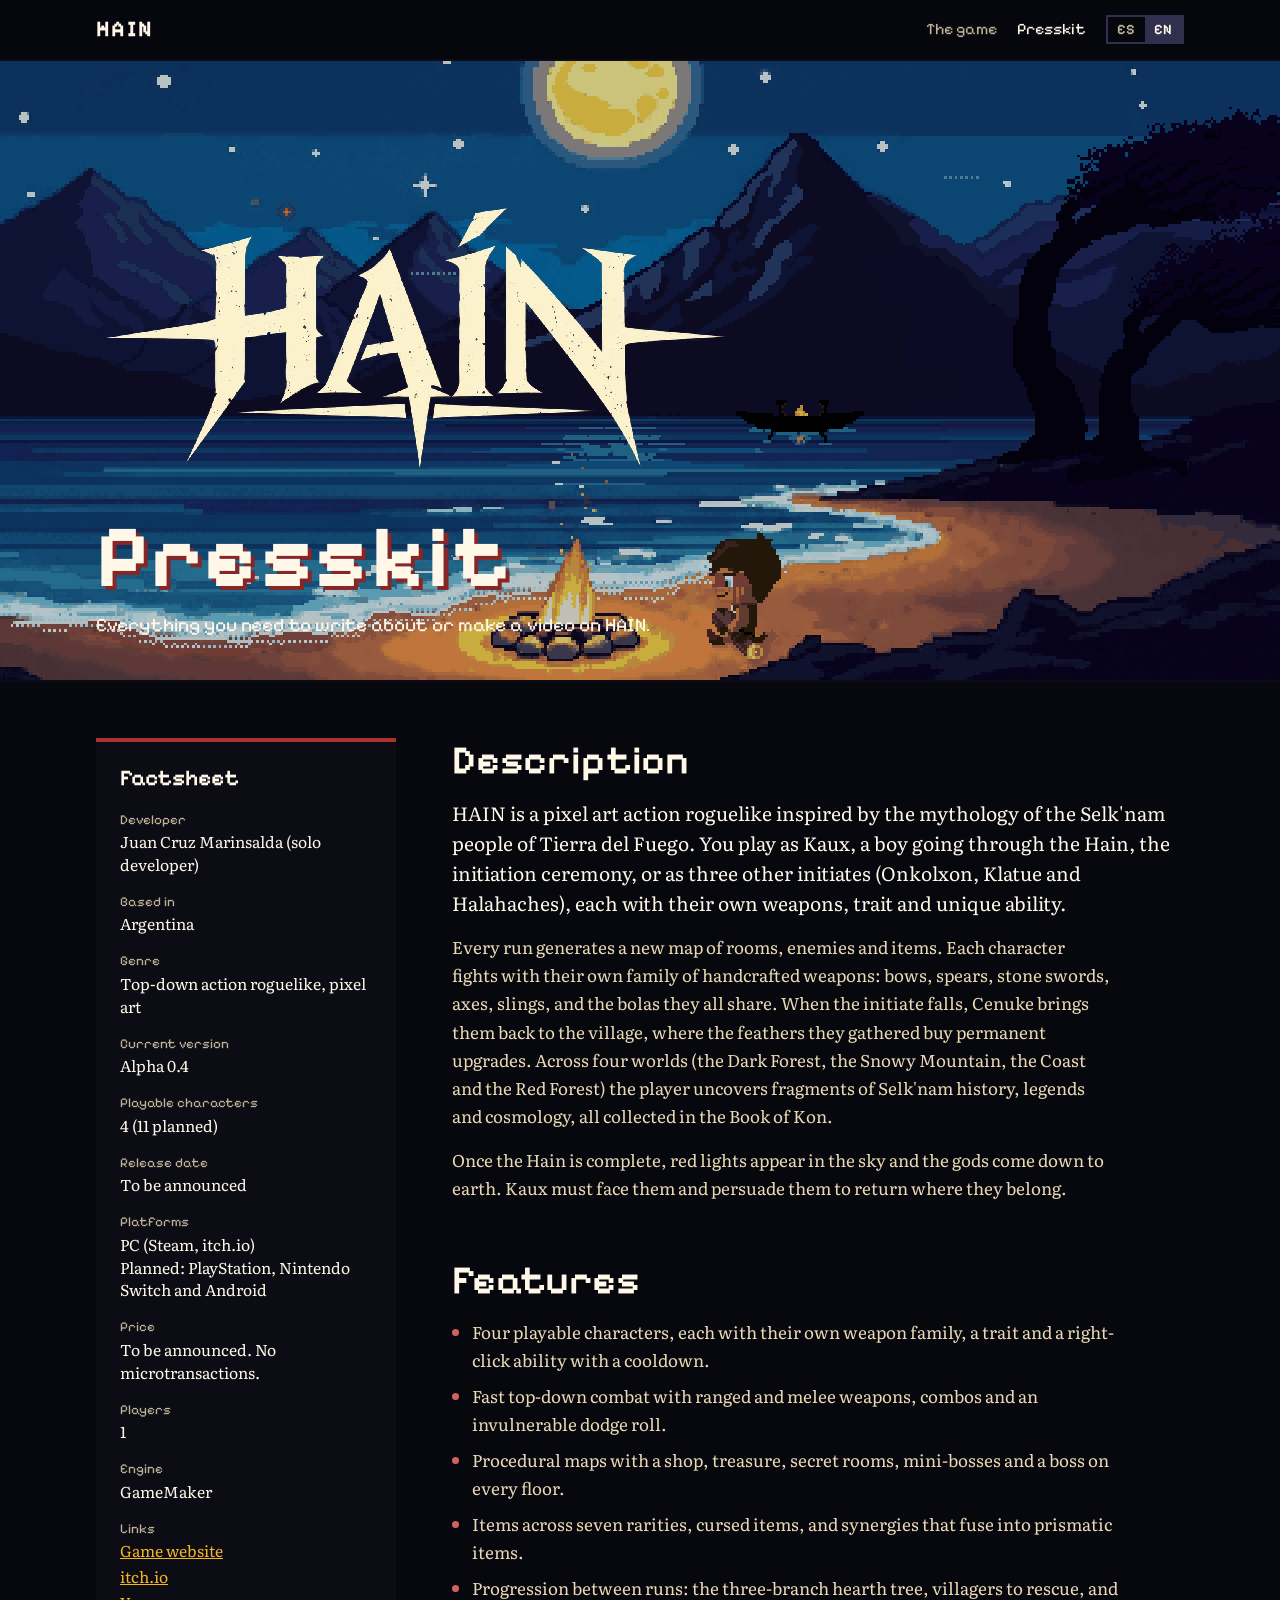
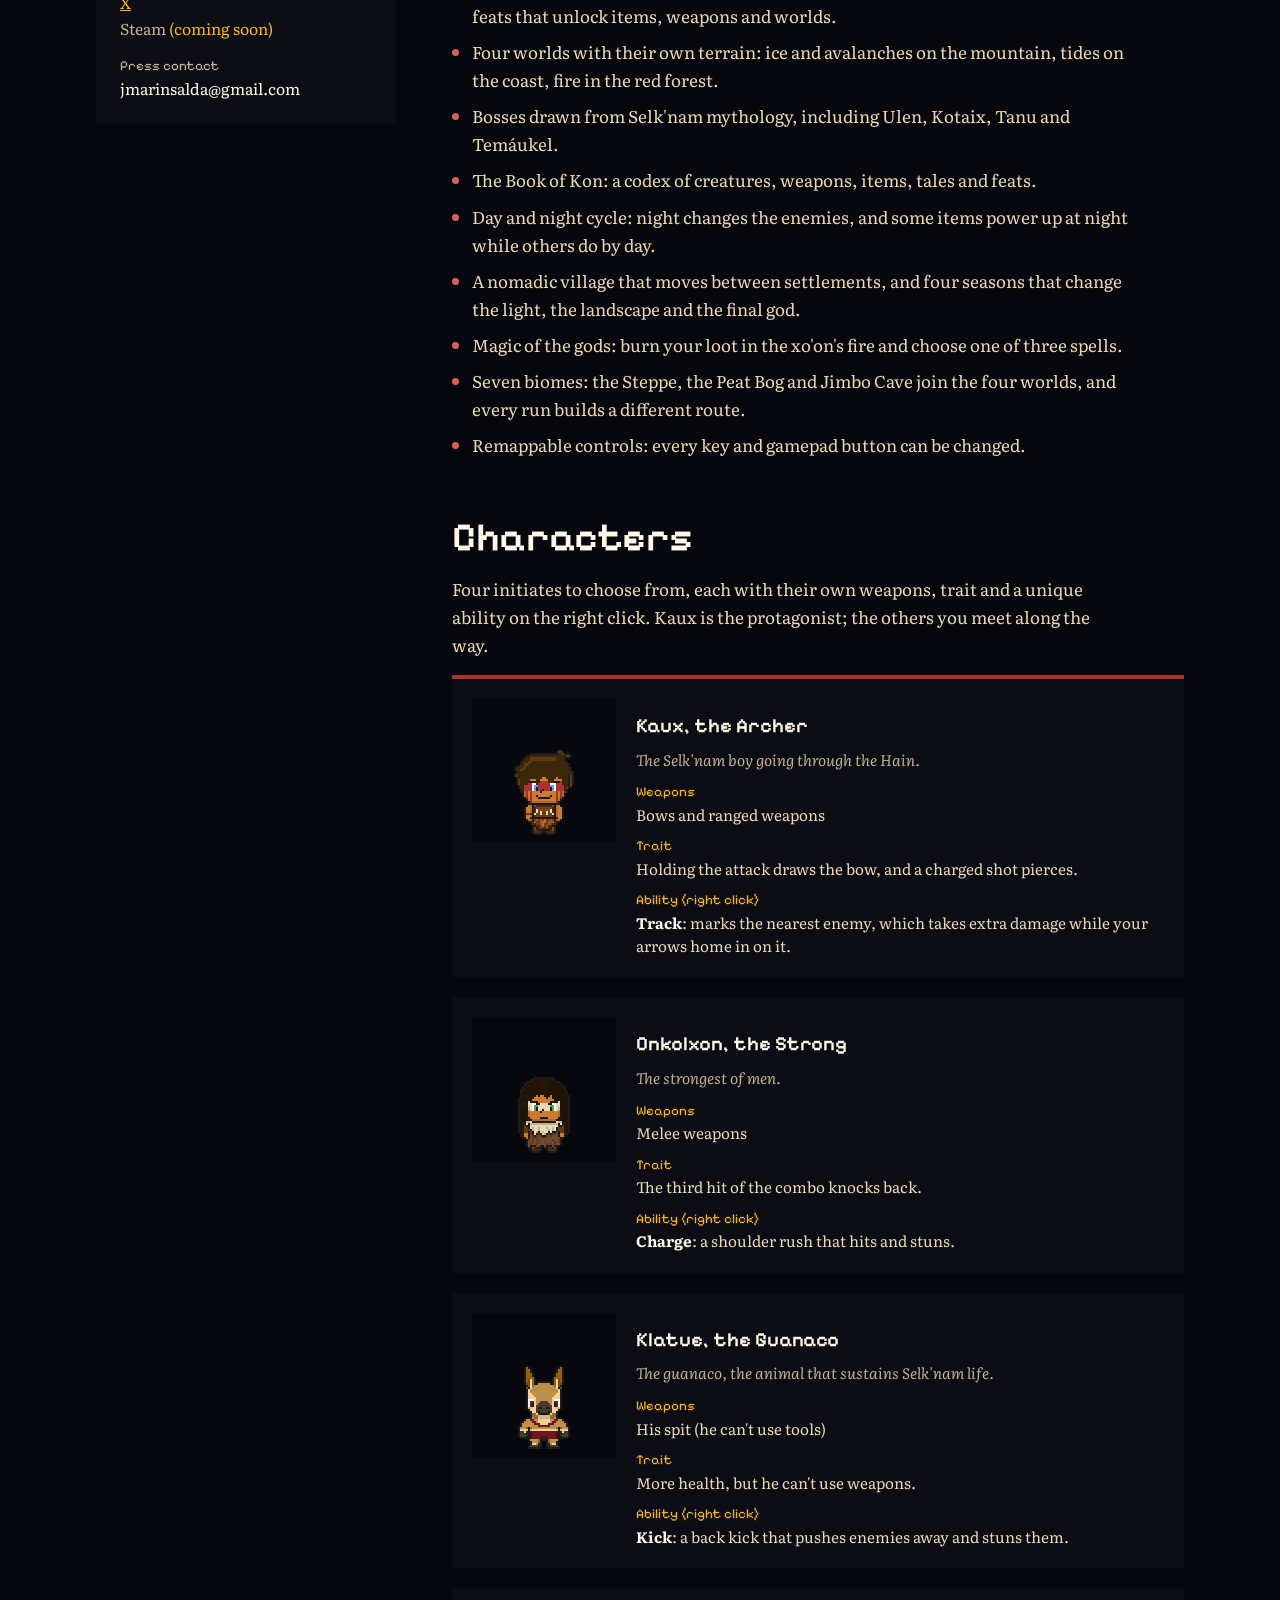
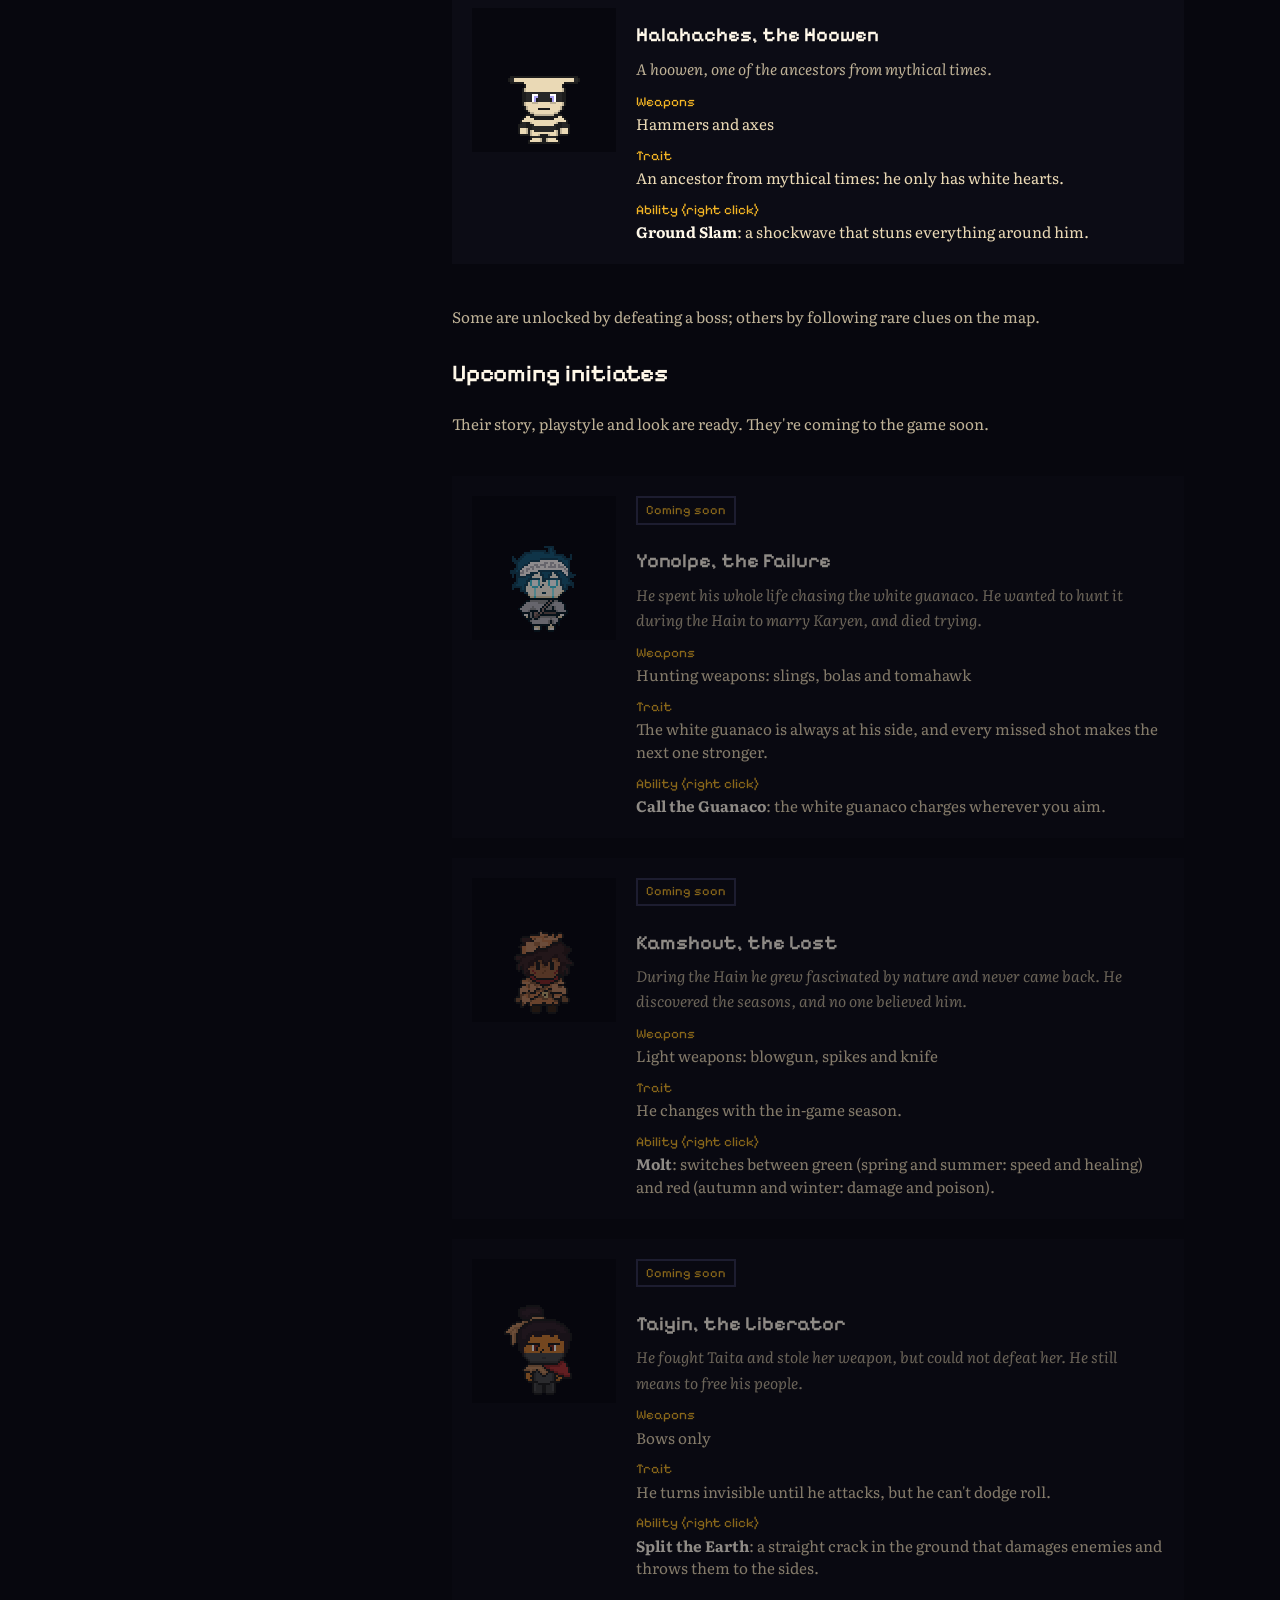
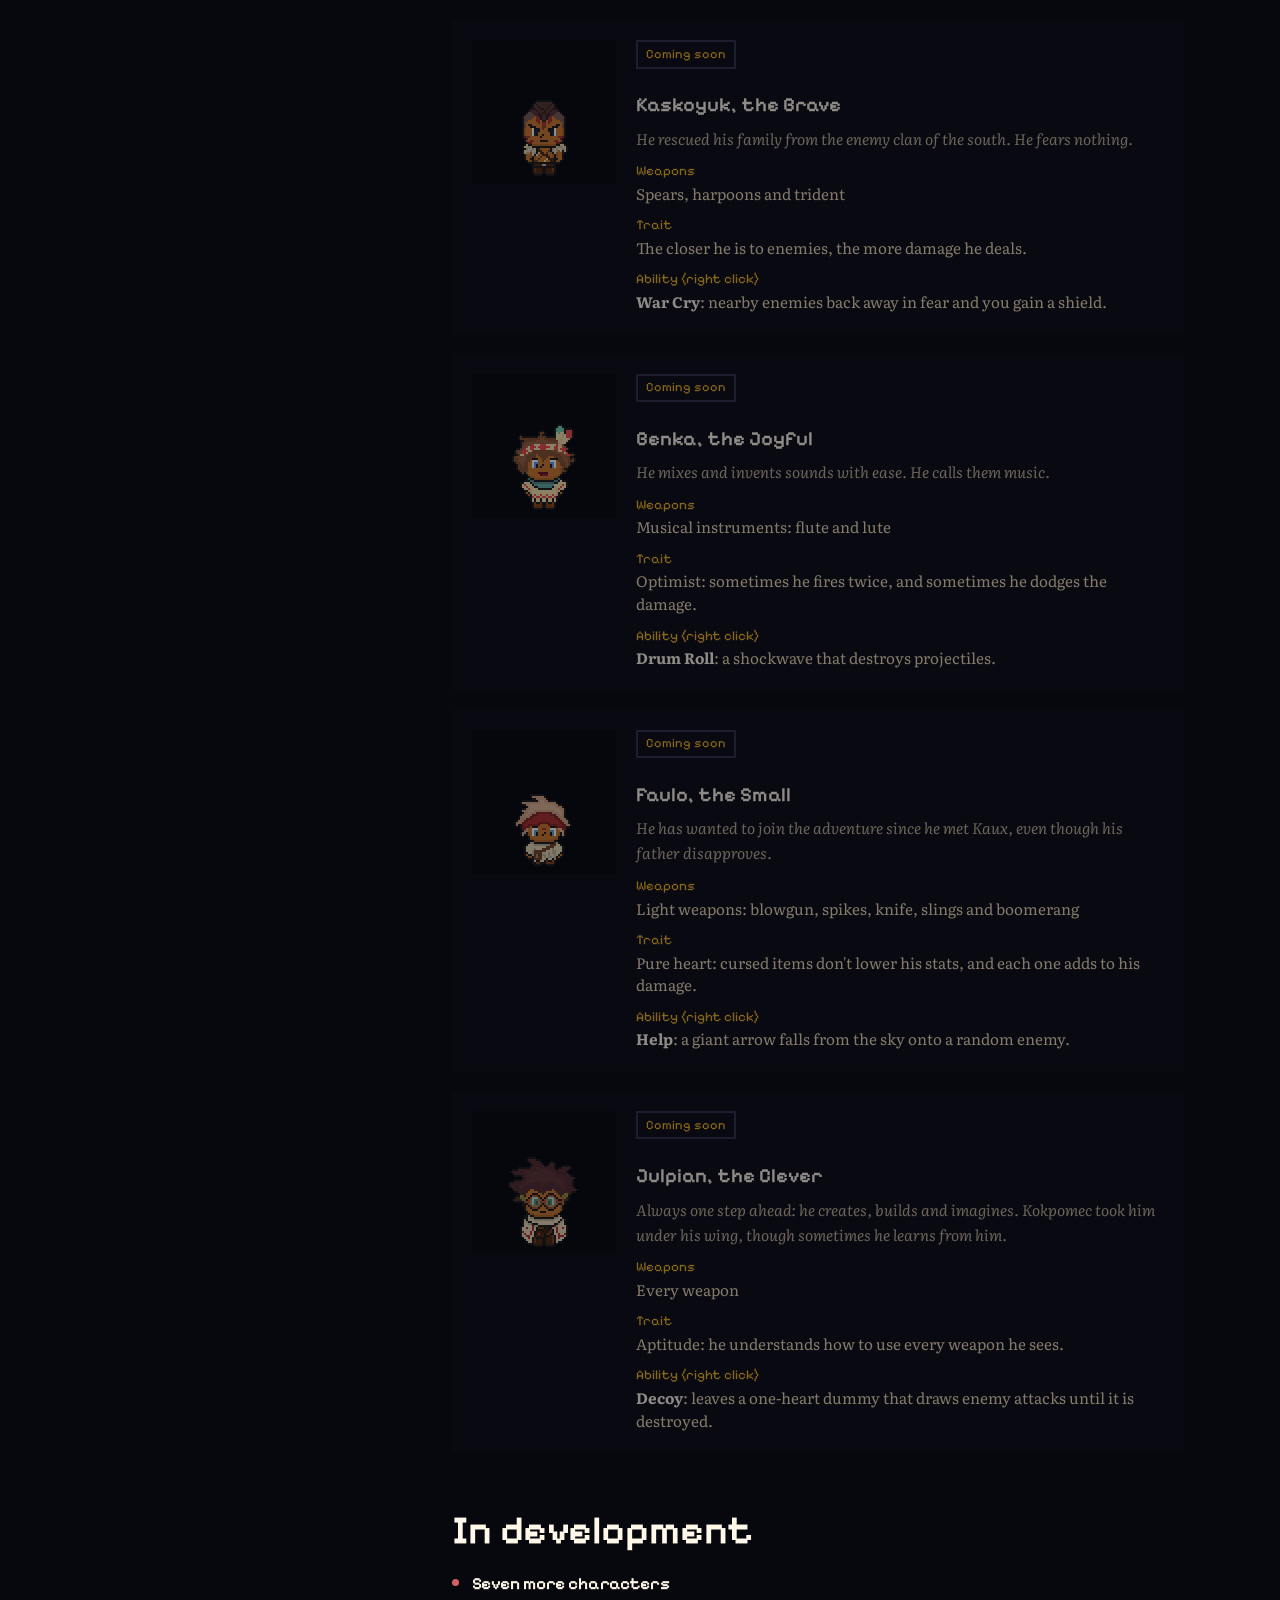
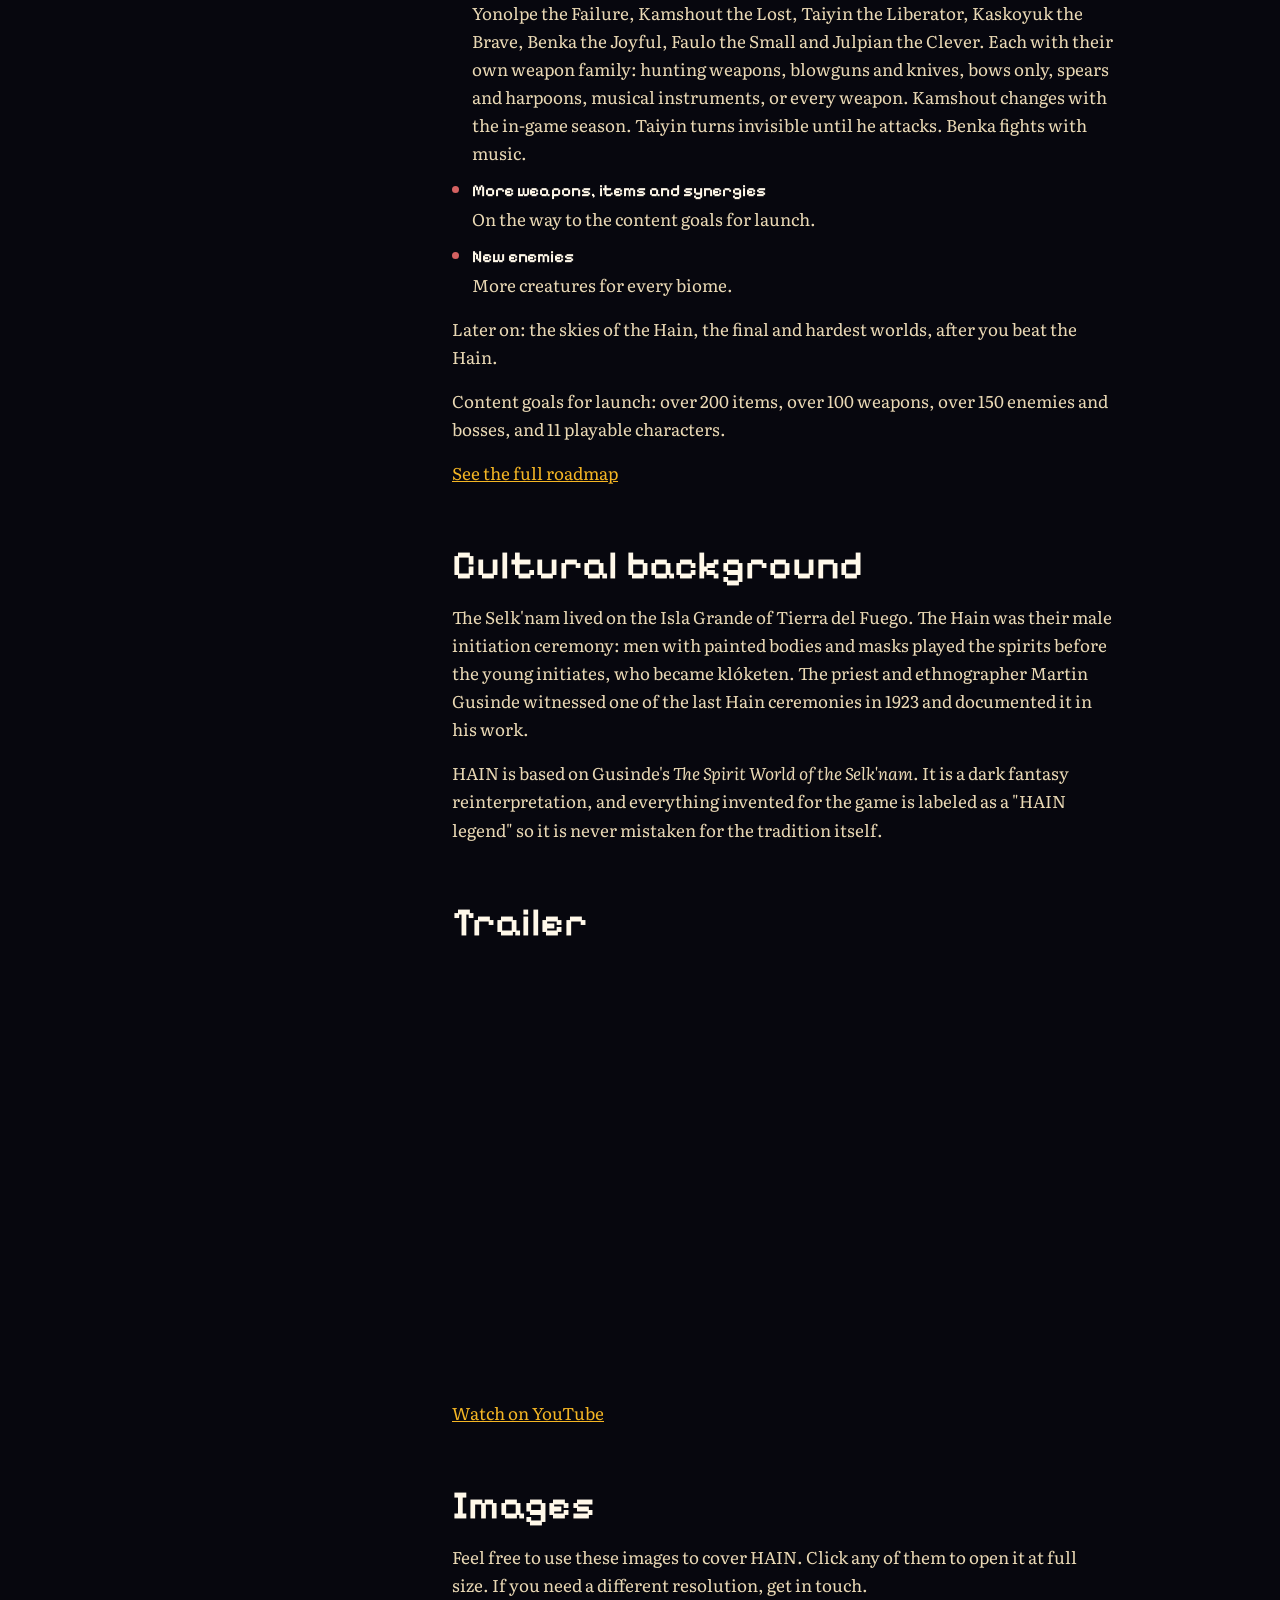
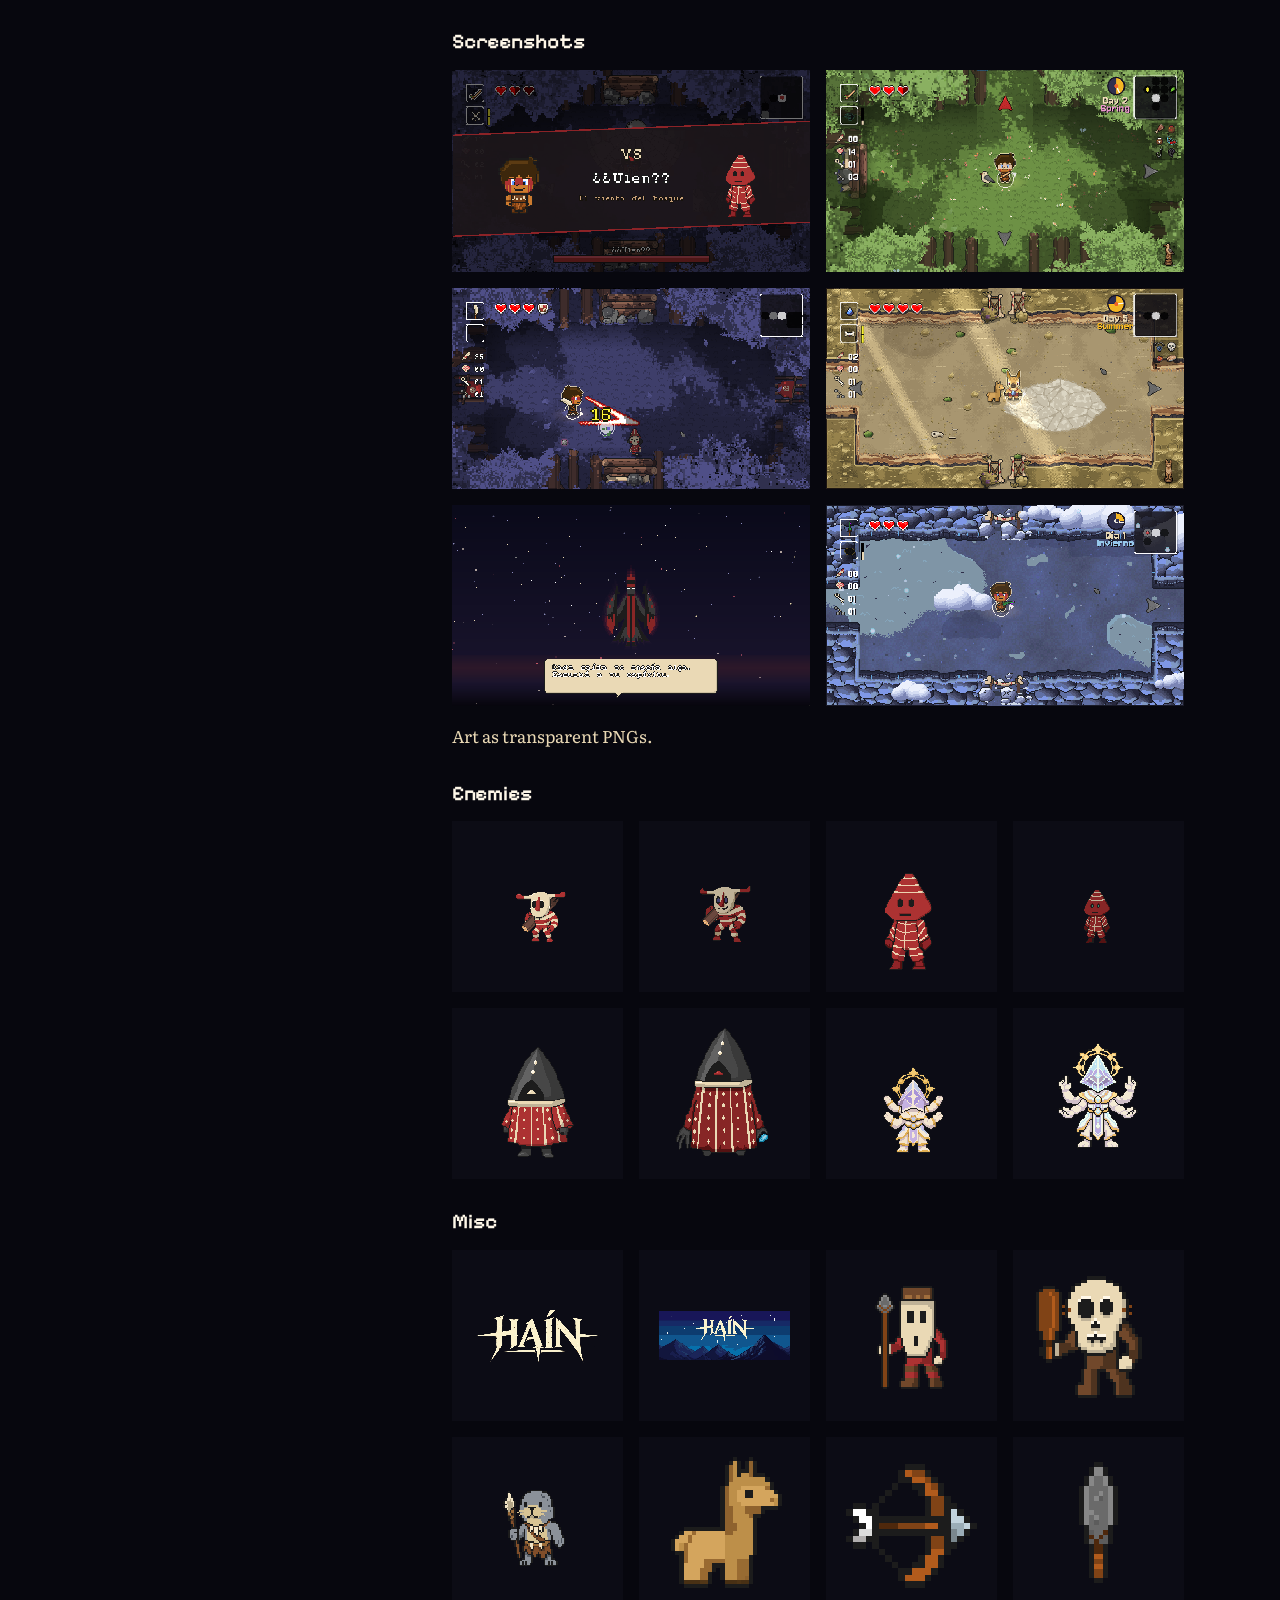
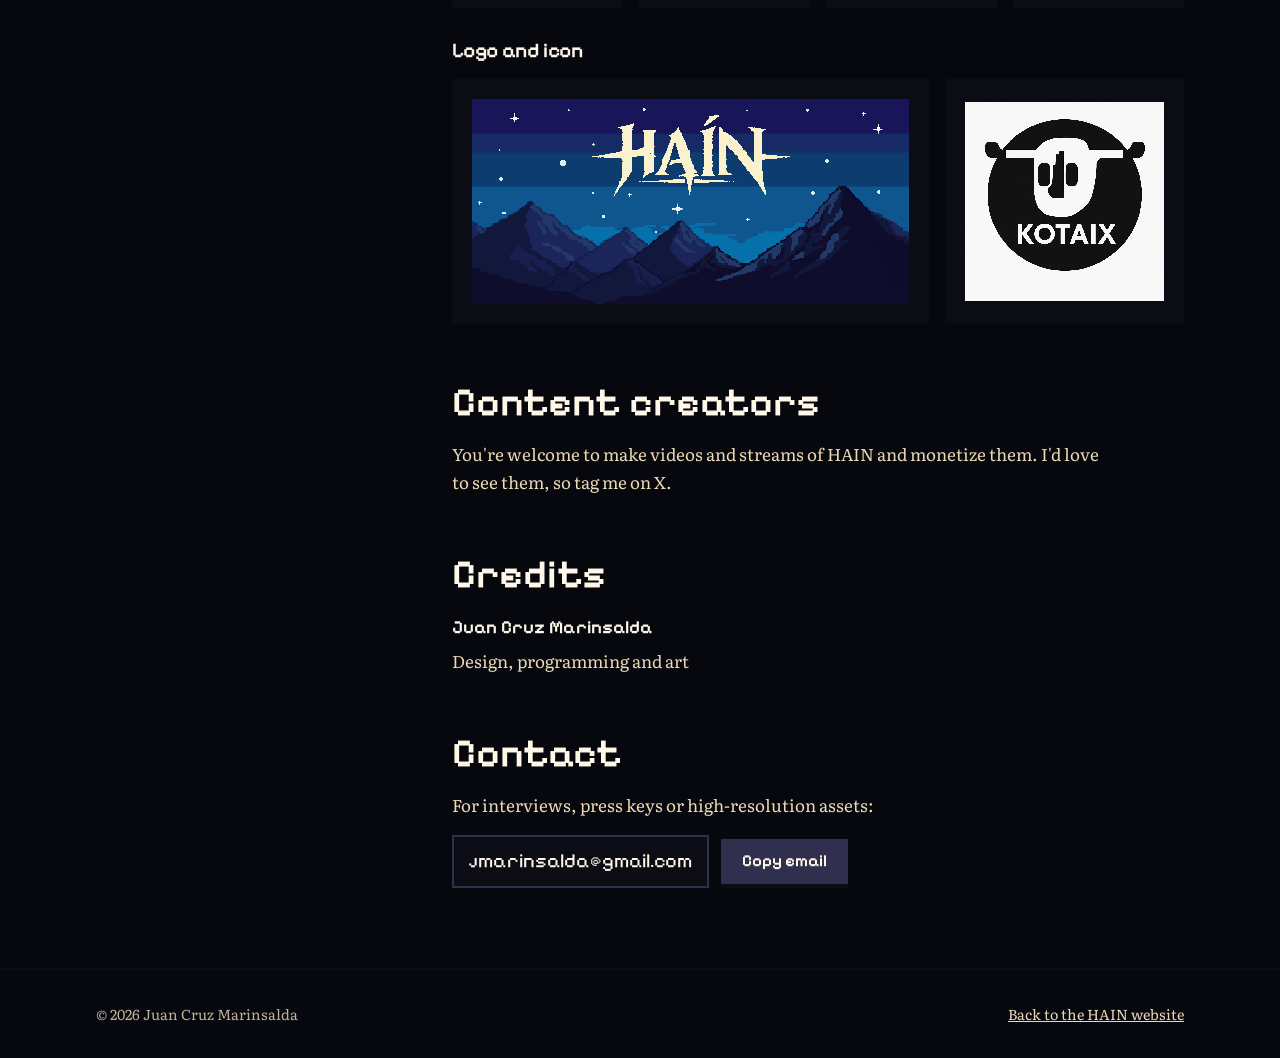
==== commit 10cd0521: "sprites eprsonajes y video yt" ====
--- a/presskit.html
+++ b/presskit.html
@@ -158,7 +158,7 @@
         </div>
         <p class="note chars-note"><span class="es">Algunos se desbloquean venciendo a un jefe; otros, siguiendo pistas raras en el mapa.</span><span class="en">Some are unlocked by defeating a boss; others by following rare clues on the map.</span></p>
         <h3 class="sub-head"><span class="es">Próximos iniciados</span><span class="en">Upcoming initiates</span></h3>
-        <p class="note"><span class="es">Ya tienen su historia y su forma de jugar. Les falta el sprite.</span><span class="en">Their story and playstyle are ready. They're still waiting for their sprite.</span></p>
+        <p class="note"><span class="es">Ya tienen su historia, su forma de jugar y su aspecto. Llegan pronto al juego.</span><span class="en">Their story, playstyle and look are ready. They're coming to the game soon.</span></p>
         <div class="chars">
           <article class="char soon-card">
             <div class="shot contain char-art" data-img="img/personajes/yonolpe.png" data-full data-alt="Yonolpe"><div><span class="es">Próximamente</span><span class="en">Coming soon</span></div></div>
@@ -174,7 +174,7 @@
             </div>
           </article>
           <article class="char soon-card">
-            <div class="shot contain char-art" data-img="img/personajes/kamshout.png" data-full data-alt="Kamshout"><div><span class="es">Próximamente</span><span class="en">Coming soon</span></div></div>
+            <div class="shot contain char-art" data-img="img/personajes/kamshout.gif" data-full data-alt="Kamshout"><div><span class="es">Próximamente</span><span class="en">Coming soon</span></div></div>
             <div class="char-body">
               <span class="soon-tag"><span class="es">Próximamente</span><span class="en">Coming soon</span></span>
               <h3>Kamshout, <span class="es">el Perdido</span><span class="en">the Lost</span></h3>
@@ -283,8 +283,10 @@
 
       <section class="pk-block" aria-labelledby="video-title">
         <h2 id="video-title"><span class="es">Tráiler</span><span class="en">Trailer</span></h2>
-        <div class="shot video-slot" data-video="video/trailer.mp4" data-poster="video/trailer-portada.png" data-alt="Tráiler"><div><span class="es">Próximamente</span><span class="en">Coming soon</span></div></div>
-        <p class="video-dl" hidden><a href="video/trailer.mp4" target="_blank" rel="noopener"><span class="es">Abrir el tráiler en MP4 (1920 × 1080)</span><span class="en">Open the trailer as MP4 (1920 × 1080)</span></a></p>
+        <div class="trailer">
+          <iframe src="https://www.youtube-nocookie.com/embed/IQ0Pczyo2oY" title="HAIN trailer" allow="accelerometer; autoplay; clipboard-write; encrypted-media; gyroscope; picture-in-picture; web-share" referrerpolicy="strict-origin-when-cross-origin" allowfullscreen loading="lazy"></iframe>
+        </div>
+        <p class="video-link"><a href="https://www.youtube.com/watch?v=IQ0Pczyo2oY" target="_blank" rel="noopener"><span class="es">Ver en YouTube</span><span class="en">Watch on YouTube</span></a></p>
       </section>
 
       <section class="pk-block" aria-labelledby="img-title">
--- a/style.css
+++ b/style.css
@@ -183,6 +183,11 @@
 .soon-tag { justify-self: start; font-family: var(--display); font-size: .8rem; color: var(--ochre); border: 2px solid var(--dusk); padding: .1rem .5rem; }
 .worlds-five { grid-template-columns: repeat(5, minmax(0, 1fr)); }
 
+/* Tráiler (YouTube) */
+.trailer { width: 100%; max-width: 1024px; aspect-ratio: 16 / 9; background: var(--night); }
+.trailer iframe { display: block; width: 100%; height: 100%; border: 0; }
+.video-link { margin-top: .75rem; }
+
 /* Capturas (pendientes) */
 .shots { display: grid; grid-template-columns: repeat(3, minmax(0, 1fr)); gap: 1rem; }
 .shots .shot:first-child { grid-column: span 2; grid-row: span 2; }
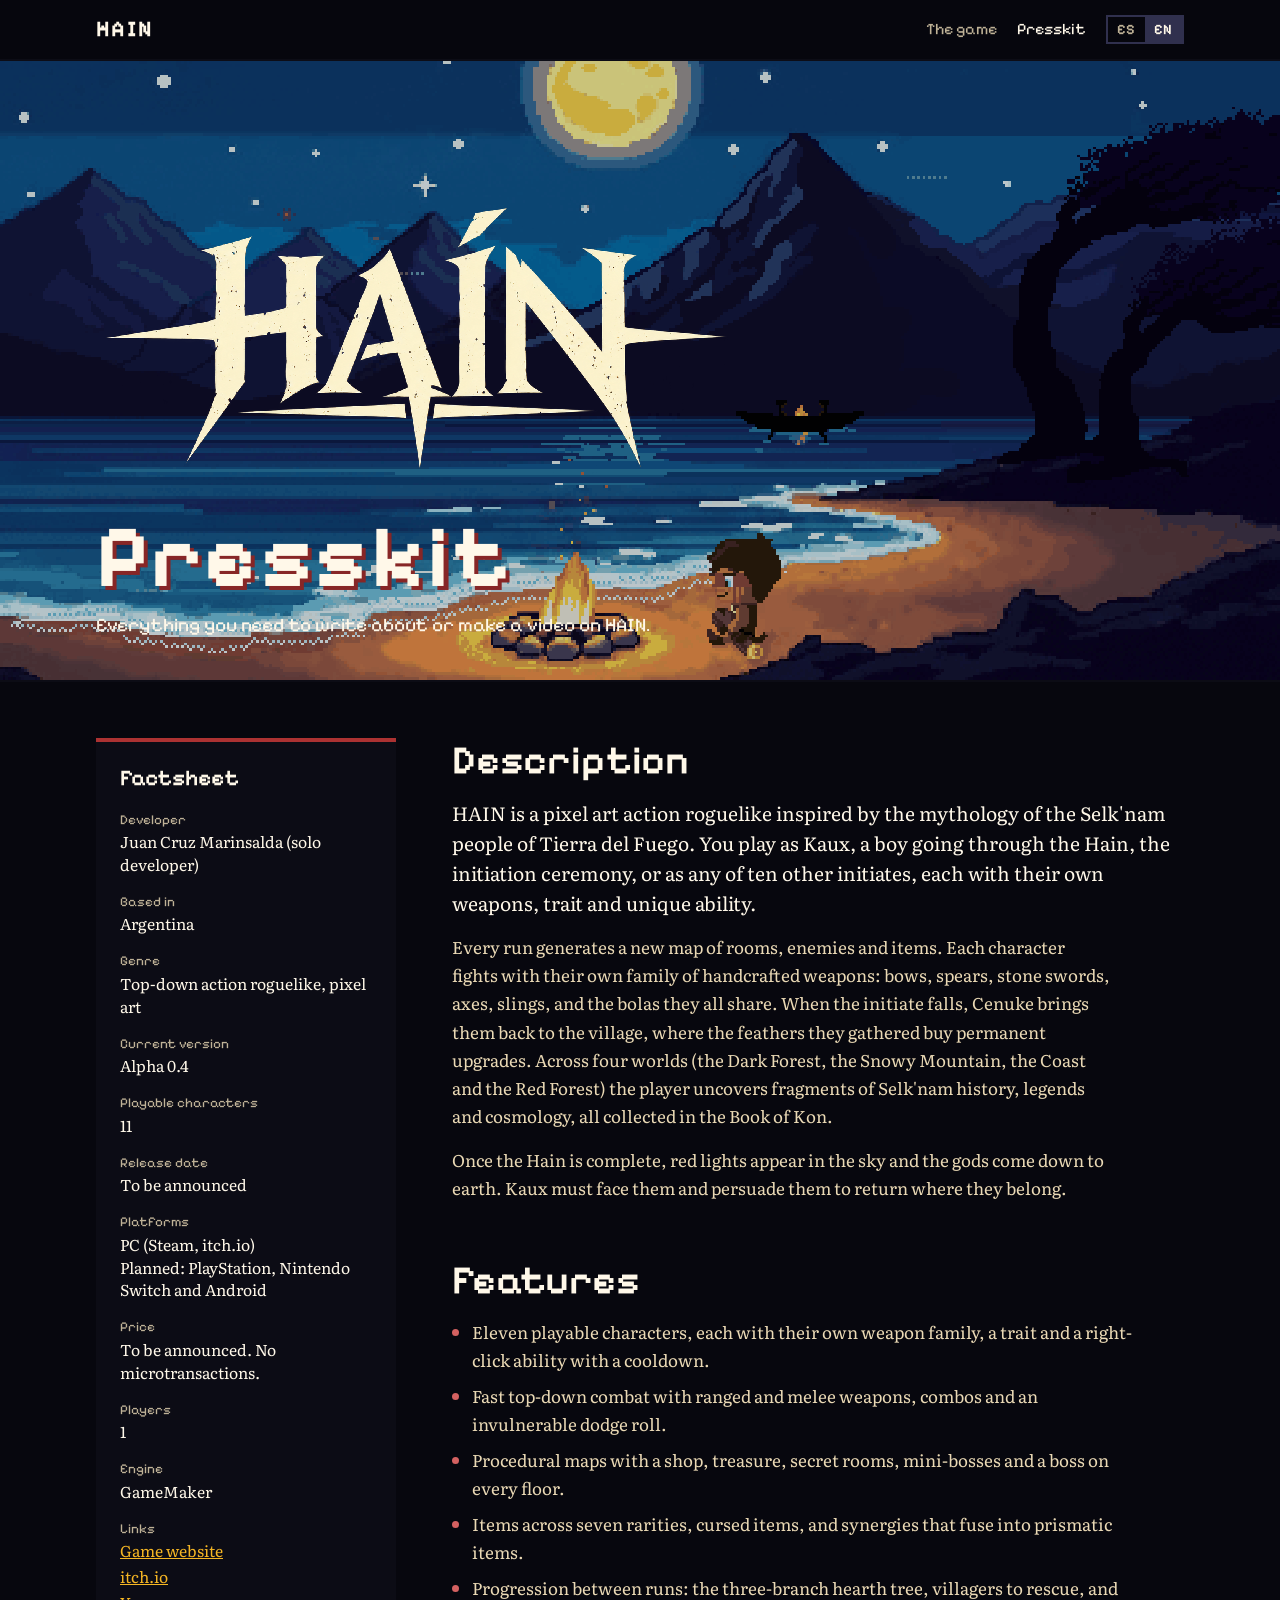
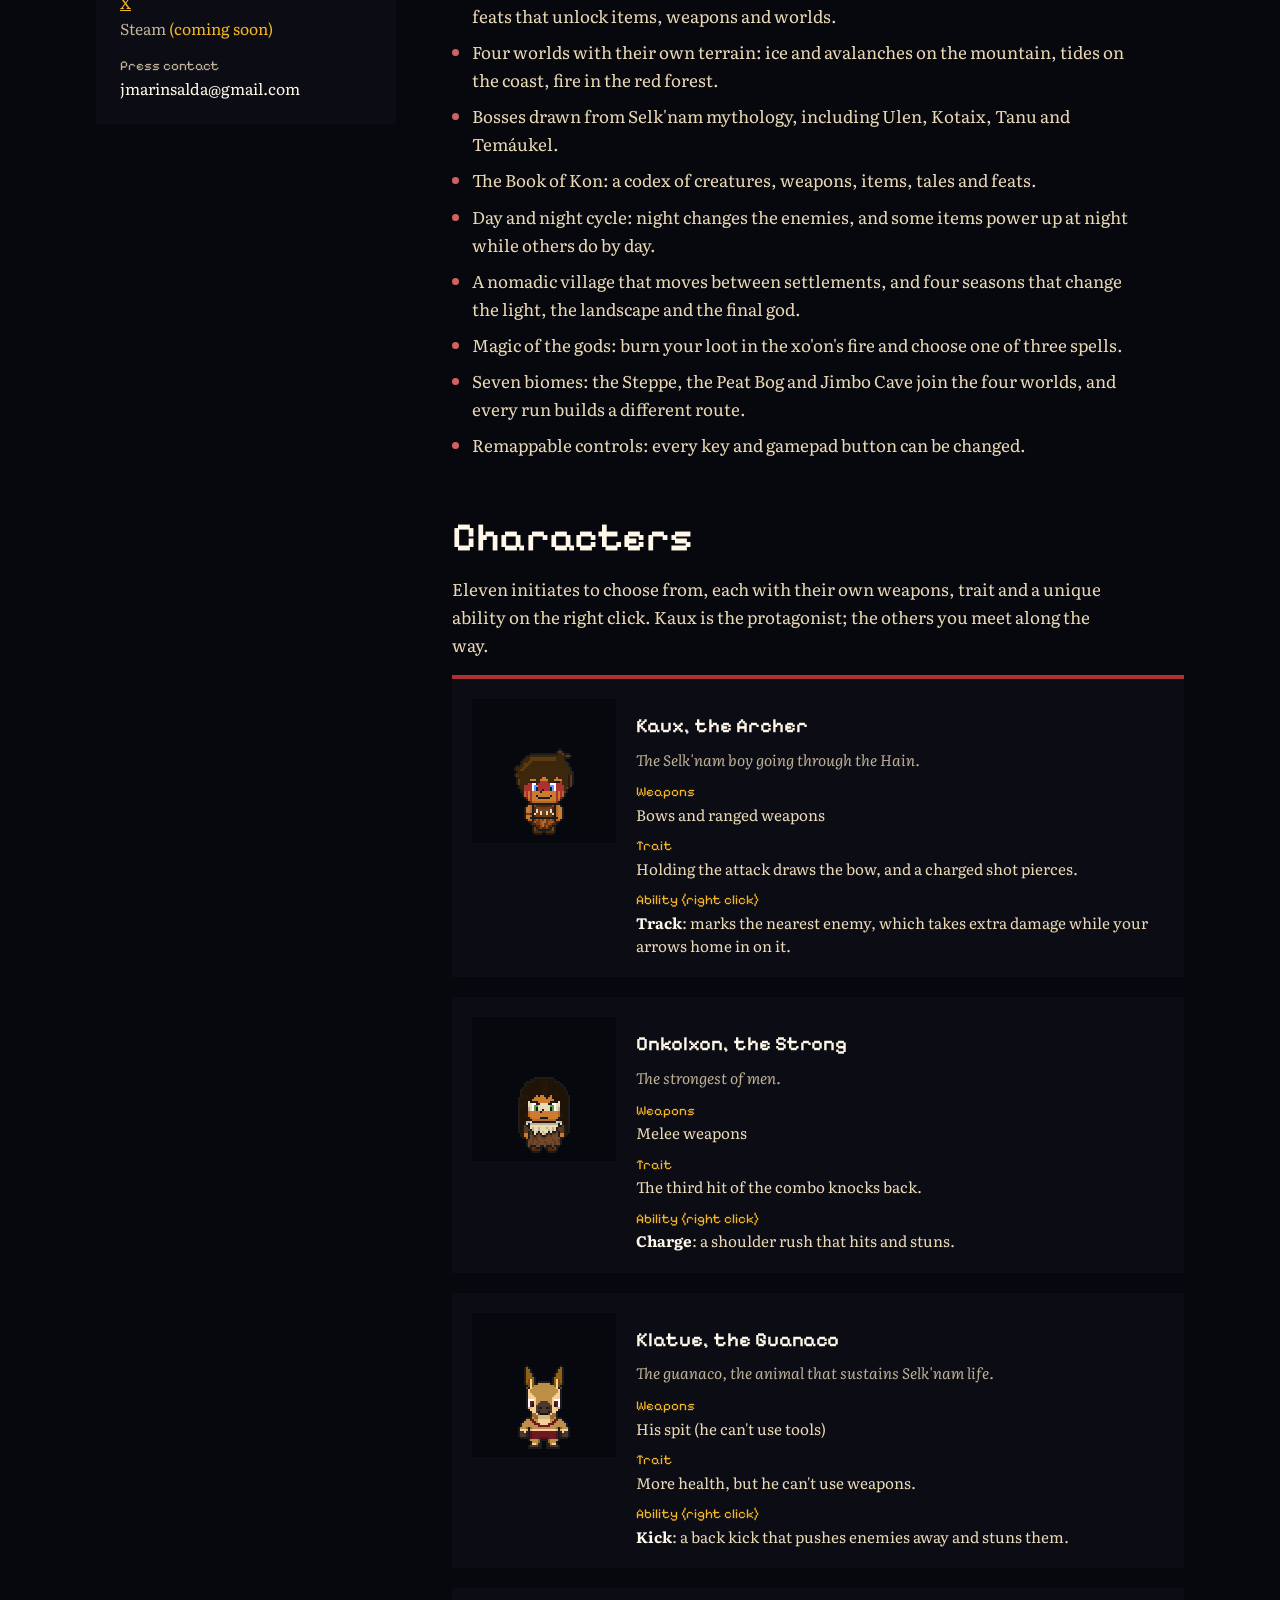
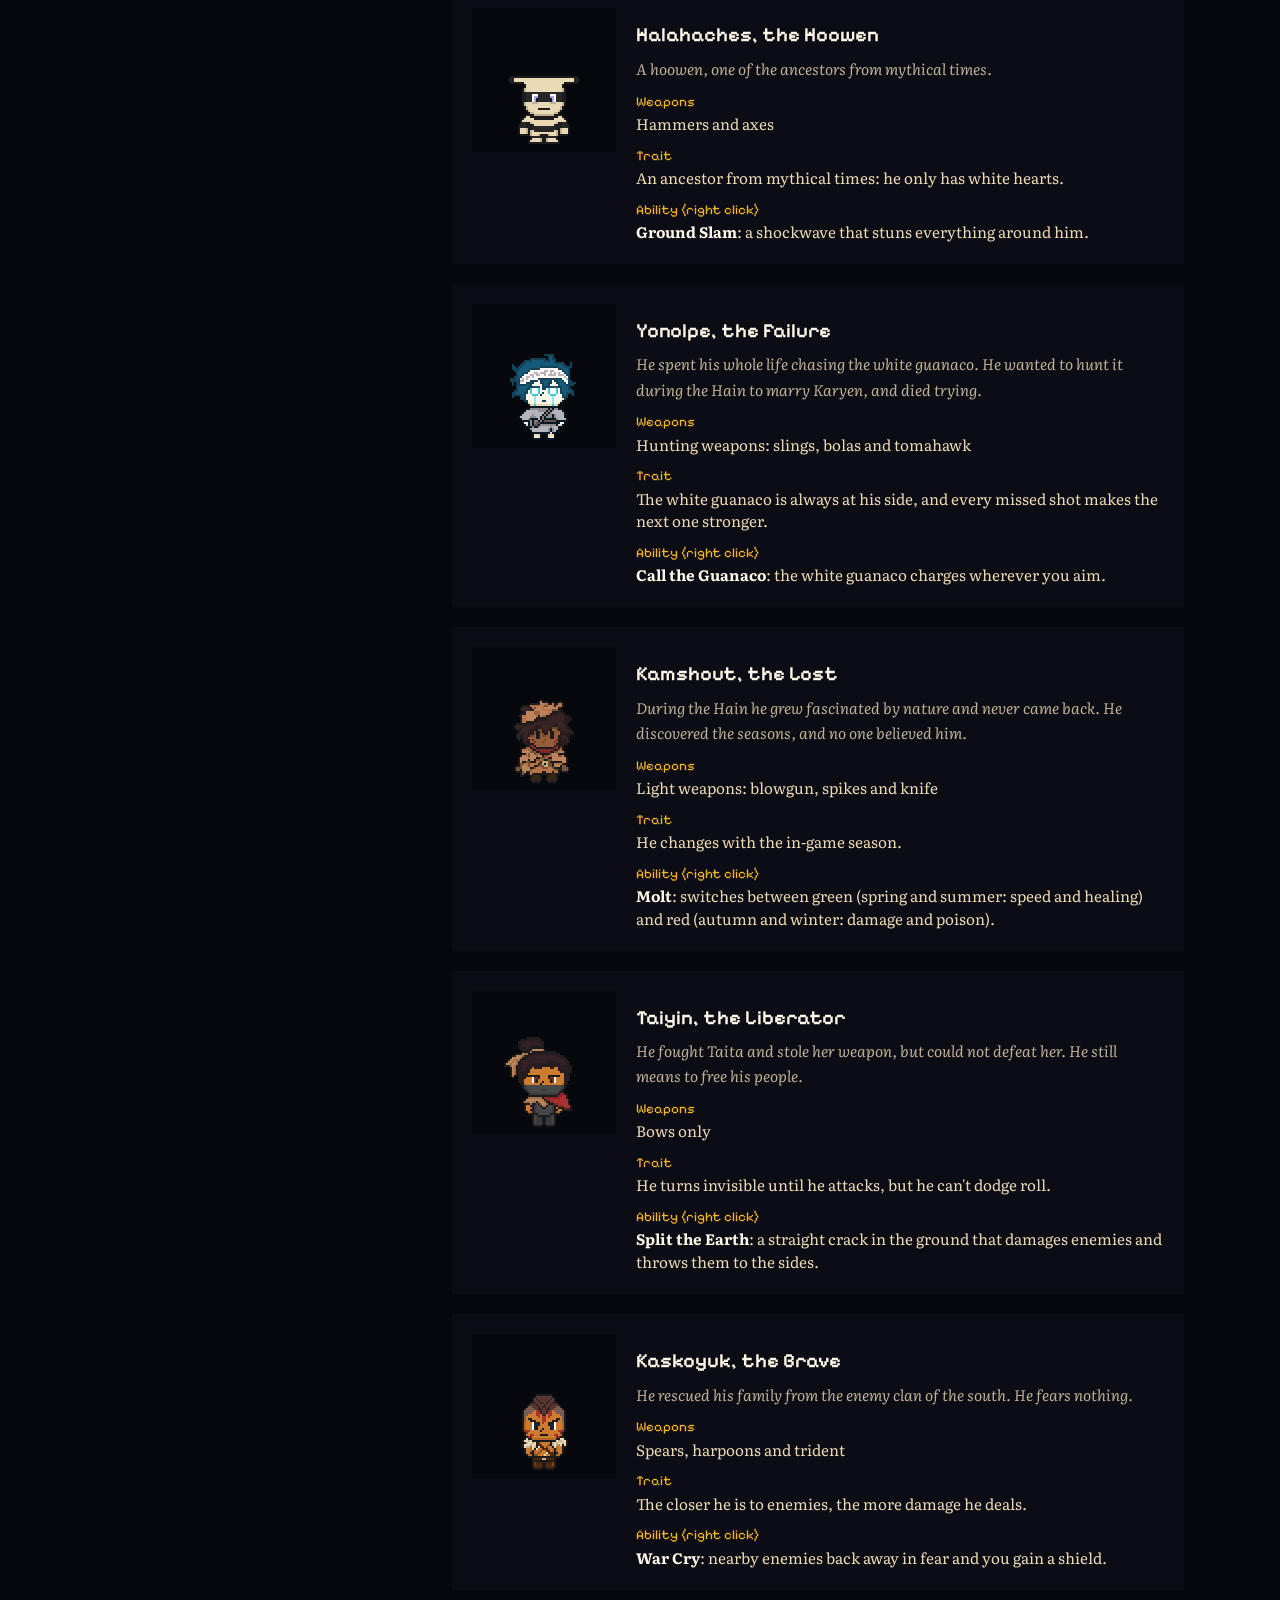
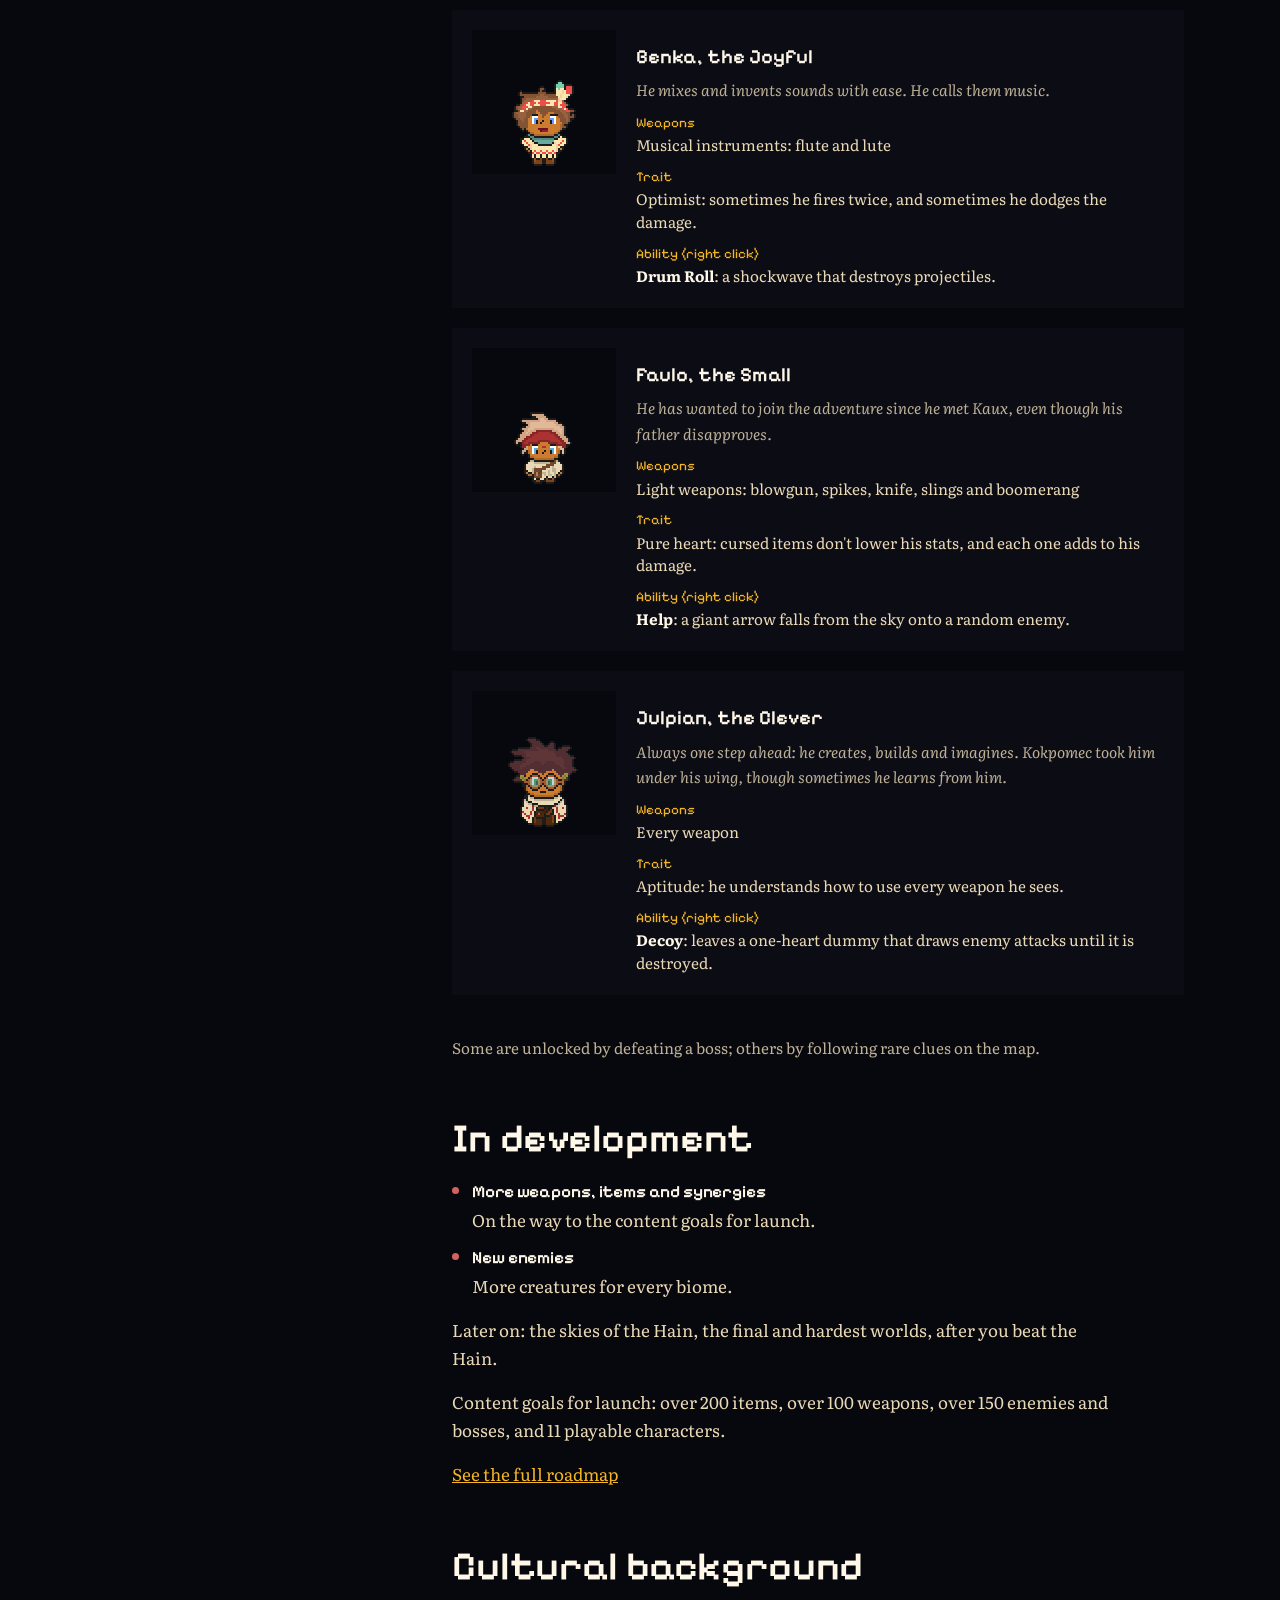
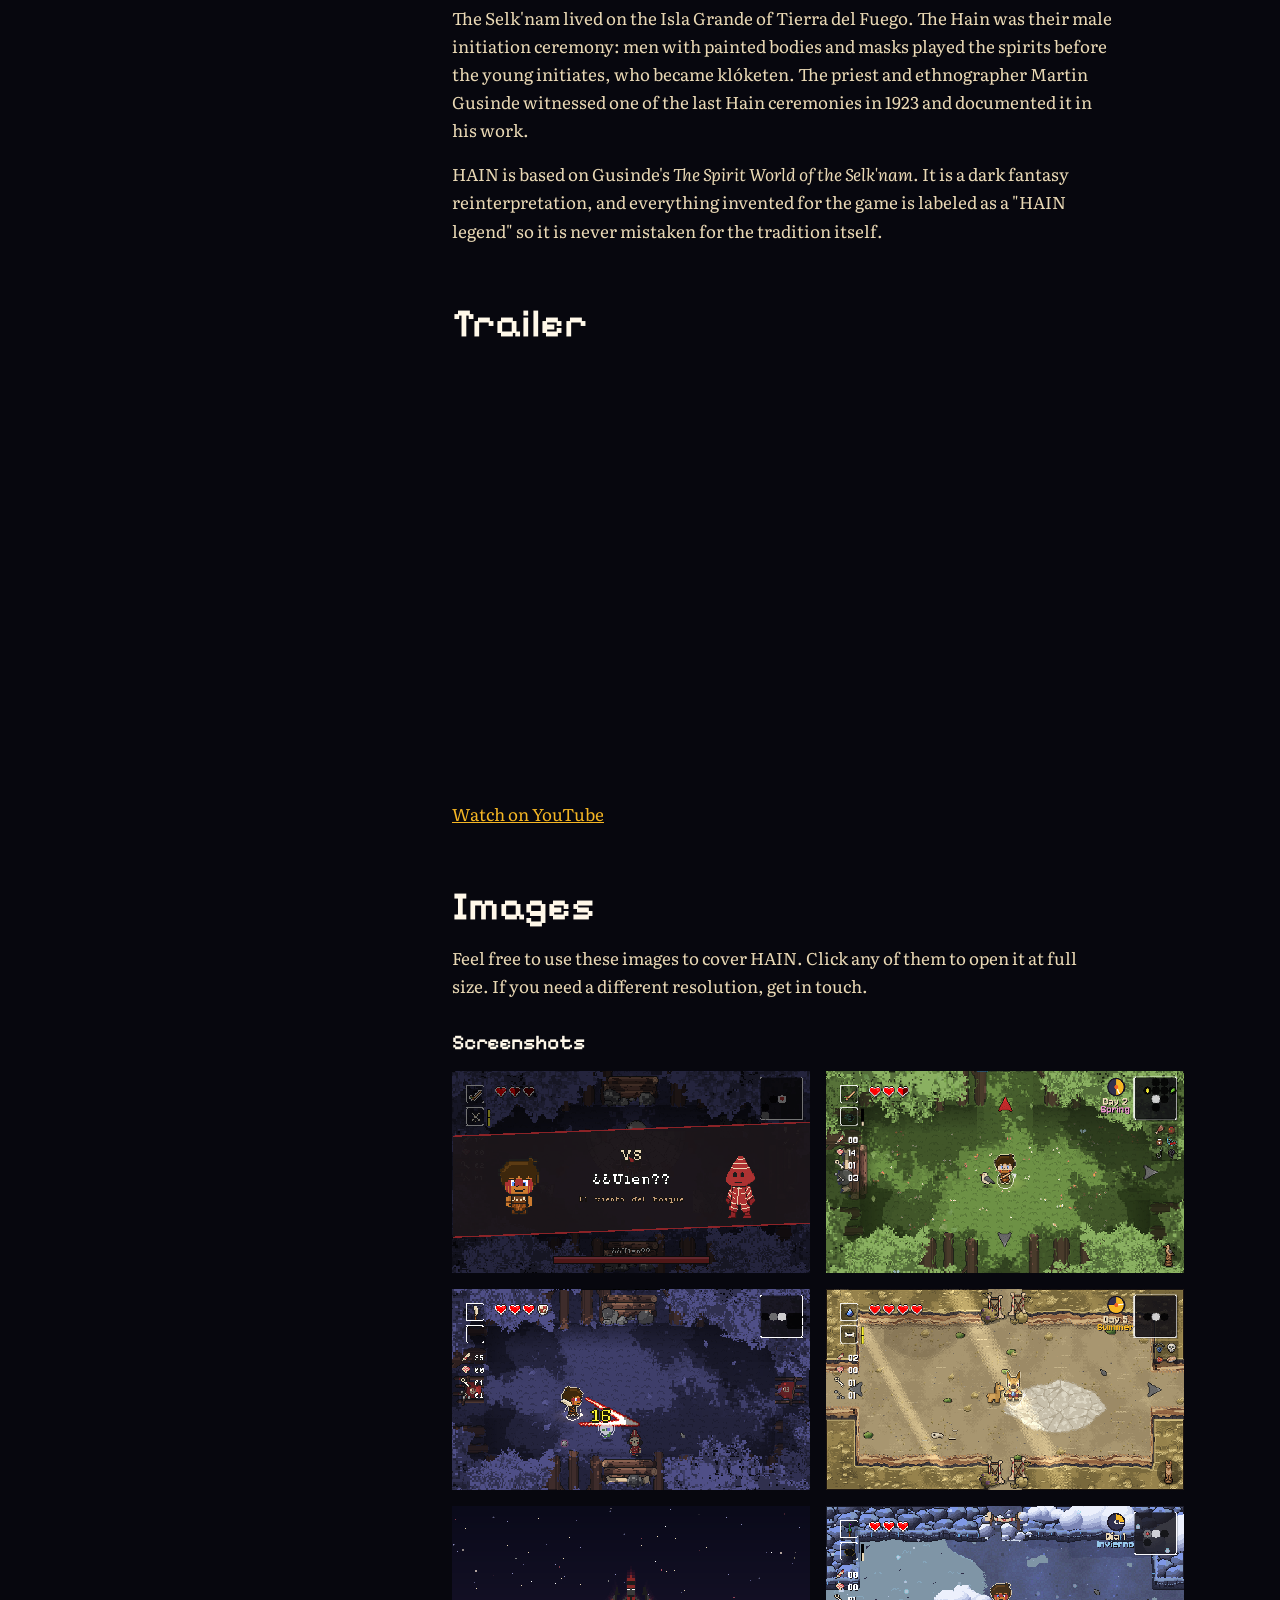
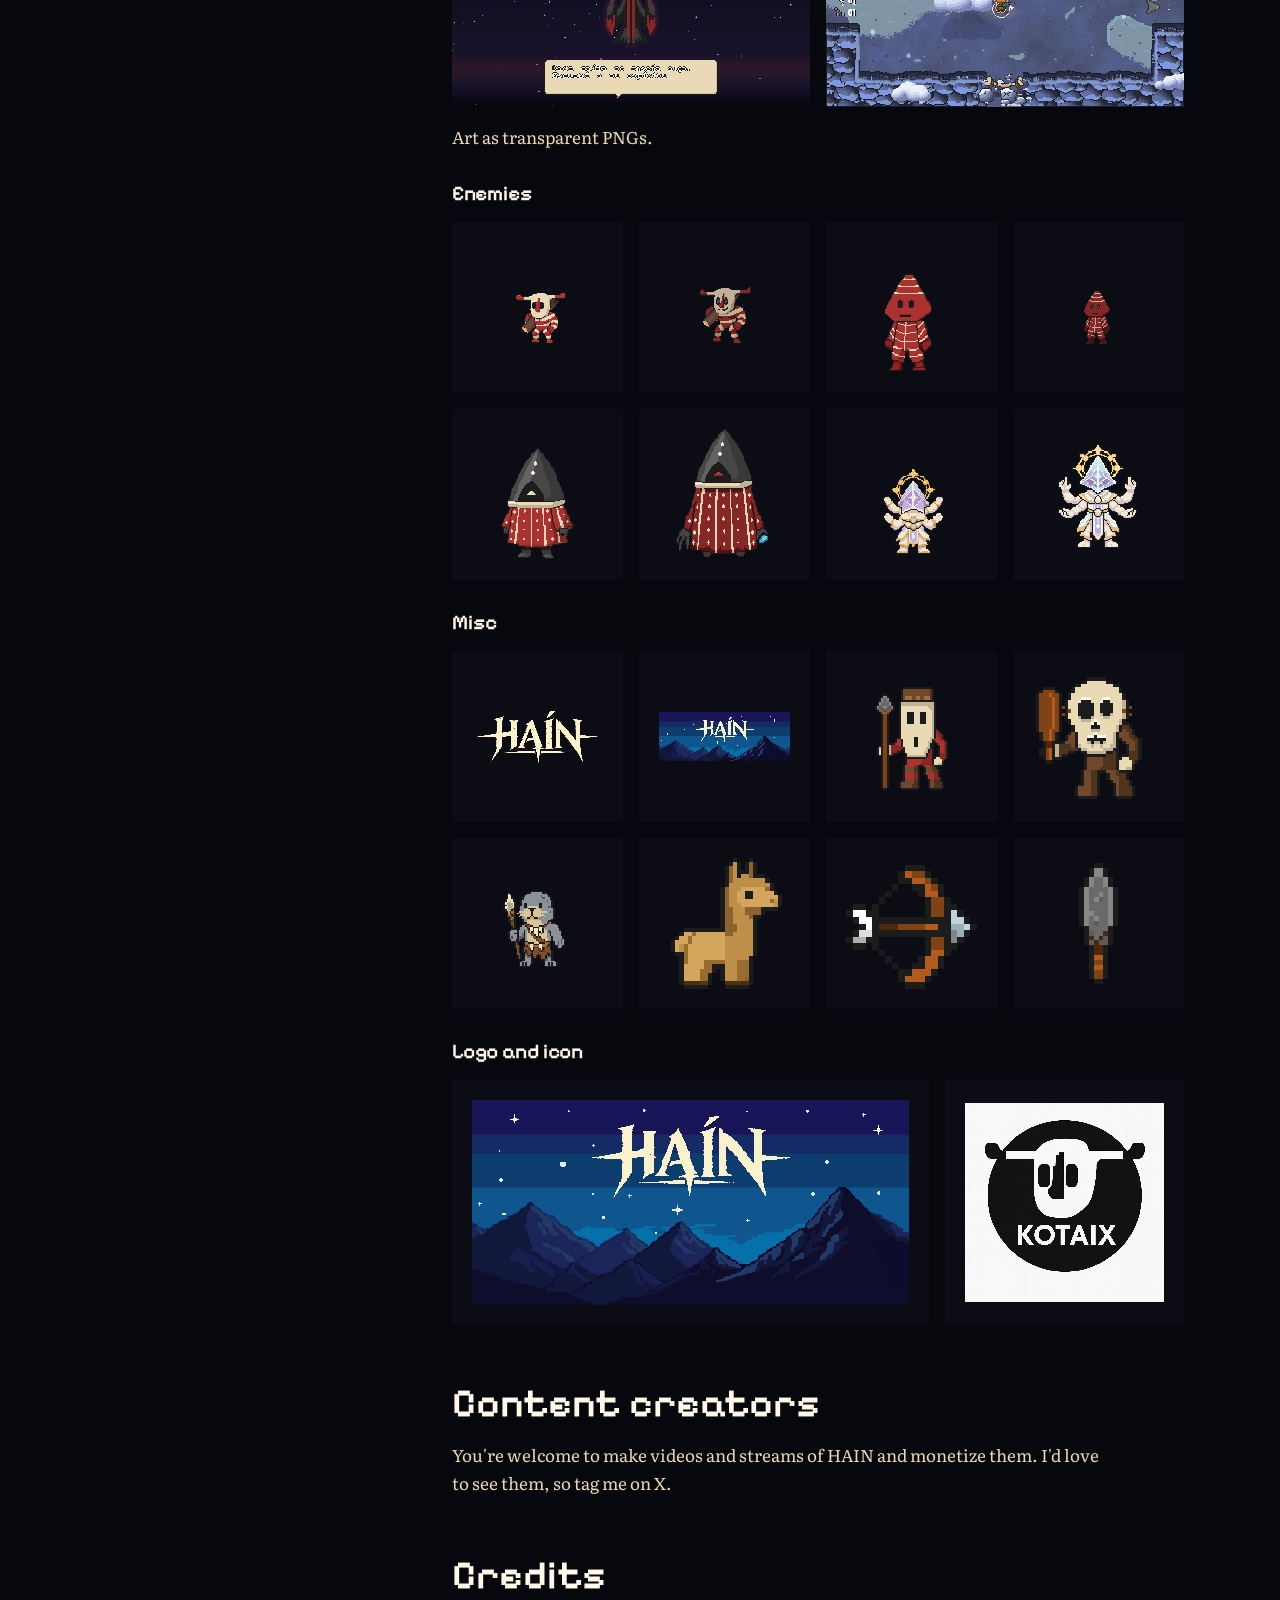
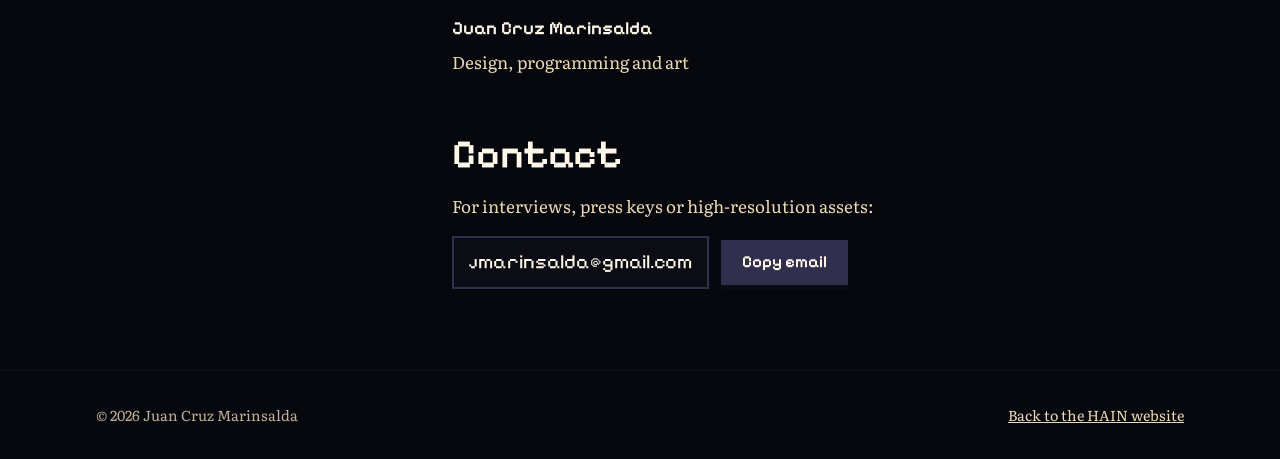
==== commit 43e7172e: "los inicados activos" ====
--- a/presskit.html
+++ b/presskit.html
@@ -46,7 +46,7 @@
         <div><dt><span class="es">Género</span><span class="en">Genre</span></dt>
           <dd><span class="es">Roguelike de acción, Top-down, pixel art</span><span class="en">Top-down action roguelike, pixel art</span></dd></div>
         <div><dt><span class="es">Versión actual</span><span class="en">Current version</span></dt><dd>Alpha 0.4</dd></div>
-        <div><dt><span class="es">Personajes jugables</span><span class="en">Playable characters</span></dt><dd><span class="es">4 (11 planeados)</span><span class="en">4 (11 planned)</span></dd></div>
+        <div><dt><span class="es">Personajes jugables</span><span class="en">Playable characters</span></dt><dd>11</dd></div>
         <div><dt><span class="es">Fecha de salida</span><span class="en">Release date</span></dt>
           <dd class="tbd"><span class="es">Por anunciar</span><span class="en">To be announced</span></dd></div>
         <div><dt><span class="es">Plataformas</span><span class="en">Platforms</span></dt>
@@ -71,8 +71,8 @@
       <section class="pk-block" aria-labelledby="desc-title">
         <h2 id="desc-title"><span class="es">Descripción</span><span class="en">Description</span></h2>
         <p class="short-desc">
-          <span class="es">HAIN es un roguelike de acción en pixel art inspirado en la mitología del pueblo selk'nam de Tierra del Fuego. Jugás como Kaux, un chico que atraviesa el Hain, la ceremonia de iniciación, o como otros tres iniciados (Onkolxon, Klatue y Halahaches), cada uno con sus armas, su rasgo y una habilidad propia.</span>
-          <span class="en">HAIN is a pixel art action roguelike inspired by the mythology of the Selk'nam people of Tierra del Fuego. You play as Kaux, a boy going through the Hain, the initiation ceremony, or as three other initiates (Onkolxon, Klatue and Halahaches), each with their own weapons, trait and unique ability.</span>
+          <span class="es">HAIN es un roguelike de acción en pixel art inspirado en la mitología del pueblo selk'nam de Tierra del Fuego. Jugás como Kaux, un chico que atraviesa el Hain, la ceremonia de iniciación, o como cualquiera de otros diez iniciados, cada uno con sus armas, su rasgo y una habilidad propia.</span>
+          <span class="en">HAIN is a pixel art action roguelike inspired by the mythology of the Selk'nam people of Tierra del Fuego. You play as Kaux, a boy going through the Hain, the initiation ceremony, or as any of ten other initiates, each with their own weapons, trait and unique ability.</span>
         </p>
         <p>
           <span class="es">Cada partida genera un mapa nuevo de salas, enemigos e ítems. Cada personaje pelea con su propia familia de armas hechas a mano: arcos, lanzas, espadas de piedra, hachas, hondas, y la boleadora, que comparten todos. Cuando el iniciado cae, Cenuke lo devuelve a la aldea, donde las plumas que juntó se gastan en mejoras permanentes. A lo largo de cuatro mundos (el Bosque Oscuro, la Montaña Nevada, la Costa y el Bosque Rojo) el jugador descubre fragmentos de la historia, las leyendas y la cosmología selk'nam, que se guardan en el Libro de Kon.</span>
@@ -87,7 +87,7 @@
       <section class="pk-block" aria-labelledby="feat-title">
         <h2 id="feat-title"><span class="es">Características</span><span class="en">Features</span></h2>
         <ul>
-          <li><span class="es">Cuatro personajes jugables, cada uno con su familia de armas, un rasgo y una habilidad con recarga en el clic derecho.</span><span class="en">Four playable characters, each with their own weapon family, a trait and a right-click ability with a cooldown.</span></li>
+          <li><span class="es">Once personajes jugables, cada uno con su familia de armas, un rasgo y una habilidad con recarga en el clic derecho.</span><span class="en">Eleven playable characters, each with their own weapon family, a trait and a right-click ability with a cooldown.</span></li>
           <li><span class="es">Combate rápido de vista superior, con armas a distancia y cuerpo a cuerpo, combos y una rodada con invulnerabilidad.</span><span class="en">Fast top-down combat with ranged and melee weapons, combos and an invulnerable dodge roll.</span></li>
           <li><span class="es">Mapas procedurales con tienda, tesoro, salas secretas, mini-jefes y jefes en cada piso.</span><span class="en">Procedural maps with a shop, treasure, secret rooms, mini-bosses and a boss on every floor.</span></li>
           <li><span class="es">Ítems de siete rarezas, ítems malditos y sinergias que se funden en ítems prismáticos.</span><span class="en">Items across seven rarities, cursed items, and synergies that fuse into prismatic items.</span></li>
@@ -105,7 +105,7 @@
 
       <section class="pk-block" aria-labelledby="chars-title">
         <h2 id="chars-title"><span class="es">Personajes</span><span class="en">Characters</span></h2>
-        <p><span class="es">Cuatro iniciados para elegir, cada uno con sus armas, su rasgo y una habilidad propia en el clic derecho. Kaux es el protagonista; a los demás los vas encontrando en el camino.</span><span class="en">Four initiates to choose from, each with their own weapons, trait and a unique ability on the right click. Kaux is the protagonist; the others you meet along the way.</span></p>
+        <p><span class="es">Once iniciados para elegir, cada uno con sus armas, su rasgo y una habilidad propia en el clic derecho. Kaux es el protagonista; a los demás los vas encontrando en el camino.</span><span class="en">Eleven initiates to choose from, each with their own weapons, trait and a unique ability on the right click. Kaux is the protagonist; the others you meet along the way.</span></p>
         <div class="chars">
           <article class="char">
             <div class="shot contain char-art" data-img="img/personajes/kaux.png" data-full data-alt="Kaux"><div><span class="es">Próximamente</span><span class="en">Coming soon</span></div></div>
@@ -155,15 +155,9 @@
               </dl>
             </div>
           </article>
-        </div>
-        <p class="note chars-note"><span class="es">Algunos se desbloquean venciendo a un jefe; otros, siguiendo pistas raras en el mapa.</span><span class="en">Some are unlocked by defeating a boss; others by following rare clues on the map.</span></p>
-        <h3 class="sub-head"><span class="es">Próximos iniciados</span><span class="en">Upcoming initiates</span></h3>
-        <p class="note"><span class="es">Ya tienen su historia, su forma de jugar y su aspecto. Llegan pronto al juego.</span><span class="en">Their story, playstyle and look are ready. They're coming to the game soon.</span></p>
-        <div class="chars">
-          <article class="char soon-card">
+          <article class="char">
             <div class="shot contain char-art" data-img="img/personajes/yonolpe.png" data-full data-alt="Yonolpe"><div><span class="es">Próximamente</span><span class="en">Coming soon</span></div></div>
             <div class="char-body">
-              <span class="soon-tag"><span class="es">Próximamente</span><span class="en">Coming soon</span></span>
               <h3>Yonolpe, <span class="es">el Fracasado</span><span class="en">the Failure</span></h3>
               <p class="char-lore"><span class="es">Buscó toda su vida al guanaco blanco. Quería cazarlo en el Hain para casarse con Karyen, y murió en el intento.</span><span class="en">He spent his whole life chasing the white guanaco. He wanted to hunt it during the Hain to marry Karyen, and died trying.</span></p>
               <dl>
@@ -173,10 +167,9 @@
               </dl>
             </div>
           </article>
-          <article class="char soon-card">
+          <article class="char">
             <div class="shot contain char-art" data-img="img/personajes/kamshout.gif" data-full data-alt="Kamshout"><div><span class="es">Próximamente</span><span class="en">Coming soon</span></div></div>
             <div class="char-body">
-              <span class="soon-tag"><span class="es">Próximamente</span><span class="en">Coming soon</span></span>
               <h3>Kamshout, <span class="es">el Perdido</span><span class="en">the Lost</span></h3>
               <p class="char-lore"><span class="es">En el Hain se interesó por la naturaleza y no volvió. Descubrió las estaciones, y nadie le creyó.</span><span class="en">During the Hain he grew fascinated by nature and never came back. He discovered the seasons, and no one believed him.</span></p>
               <dl>
@@ -186,10 +179,9 @@
               </dl>
             </div>
           </article>
-          <article class="char soon-card">
+          <article class="char">
             <div class="shot contain char-art" data-img="img/personajes/taiyin.png" data-full data-alt="Taiyin"><div><span class="es">Próximamente</span><span class="en">Coming soon</span></div></div>
             <div class="char-body">
-              <span class="soon-tag"><span class="es">Próximamente</span><span class="en">Coming soon</span></span>
               <h3>Taiyin, <span class="es">el Liberador</span><span class="en">the Liberator</span></h3>
               <p class="char-lore"><span class="es">Luchó contra Taita y le robó su arma, pero no pudo vencerla. Todavía quiere liberar a su pueblo.</span><span class="en">He fought Taita and stole her weapon, but could not defeat her. He still means to free his people.</span></p>
               <dl>
@@ -199,10 +191,9 @@
               </dl>
             </div>
           </article>
-          <article class="char soon-card">
+          <article class="char">
             <div class="shot contain char-art" data-img="img/personajes/kaskoyuk.png" data-full data-alt="Kaskoyuk"><div><span class="es">Próximamente</span><span class="en">Coming soon</span></div></div>
             <div class="char-body">
-              <span class="soon-tag"><span class="es">Próximamente</span><span class="en">Coming soon</span></span>
               <h3>Kaskoyuk, <span class="es">el Valiente</span><span class="en">the Brave</span></h3>
               <p class="char-lore"><span class="es">Rescató a su familia del clan enemigo del sur. No le teme a nada.</span><span class="en">He rescued his family from the enemy clan of the south. He fears nothing.</span></p>
               <dl>
@@ -212,10 +203,9 @@
               </dl>
             </div>
           </article>
-          <article class="char soon-card">
+          <article class="char">
             <div class="shot contain char-art" data-img="img/personajes/benka.png" data-full data-alt="Benka"><div><span class="es">Próximamente</span><span class="en">Coming soon</span></div></div>
             <div class="char-body">
-              <span class="soon-tag"><span class="es">Próximamente</span><span class="en">Coming soon</span></span>
               <h3>Benka, <span class="es">el Alegre</span><span class="en">the Joyful</span></h3>
               <p class="char-lore"><span class="es">Mezcla e inventa sonidos con facilidad. Él los llama música.</span><span class="en">He mixes and invents sounds with ease. He calls them music.</span></p>
               <dl>
@@ -225,10 +215,9 @@
               </dl>
             </div>
           </article>
-          <article class="char soon-card">
+          <article class="char">
             <div class="shot contain char-art" data-img="img/personajes/faulo.png" data-full data-alt="Faulo"><div><span class="es">Próximamente</span><span class="en">Coming soon</span></div></div>
             <div class="char-body">
-              <span class="soon-tag"><span class="es">Próximamente</span><span class="en">Coming soon</span></span>
               <h3>Faulo, <span class="es">el Pequeño</span><span class="en">the Small</span></h3>
               <p class="char-lore"><span class="es">Quiere sumarse a la aventura desde que conoció a Kaux, aunque su padre no lo aprueba.</span><span class="en">He has wanted to join the adventure since he met Kaux, even though his father disapproves.</span></p>
               <dl>
@@ -238,10 +227,9 @@
               </dl>
             </div>
           </article>
-          <article class="char soon-card">
+          <article class="char">
             <div class="shot contain char-art" data-img="img/personajes/julpian.png" data-full data-alt="Julpian"><div><span class="es">Próximamente</span><span class="en">Coming soon</span></div></div>
             <div class="char-body">
-              <span class="soon-tag"><span class="es">Próximamente</span><span class="en">Coming soon</span></span>
               <h3>Julpian, <span class="es">el Inteligente</span><span class="en">the Clever</span></h3>
               <p class="char-lore"><span class="es">Siempre un paso adelante: crea, construye e imagina. Kokpomec lo apadrinó, aunque a veces aprende de él.</span><span class="en">Always one step ahead: he creates, builds and imagines. Kokpomec took him under his wing, though sometimes he learns from him.</span></p>
               <dl>
@@ -252,13 +240,12 @@
             </div>
           </article>
         </div>
+        <p class="note chars-note"><span class="es">Algunos se desbloquean venciendo a un jefe; otros, siguiendo pistas raras en el mapa.</span><span class="en">Some are unlocked by defeating a boss; others by following rare clues on the map.</span></p>
       </section>
 
       <section class="pk-block" aria-labelledby="rm-title">
         <h2 id="rm-title"><span class="es">En desarrollo</span><span class="en">In development</span></h2>
         <ul>
-          <li><strong><span class="es">Siete personajes más</span><span class="en">Seven more characters</span></strong>
-            <span class="es">Yonolpe el Fracasado, Kamshout el Perdido, Taiyin el Liberador, Kaskoyuk el Valiente, Benka el Alegre, Faulo el Pequeño y Julpian el Inteligente. Cada uno trae su propia familia de armas: de caza, cerbatanas y cuchillos, solo arcos, lanzas y arpones, instrumentos musicales, o todas las armas. Kamshout cambia con la estación del juego. Taiyin se vuelve invisible hasta que ataca. Benka pelea con música.</span><span class="en">Yonolpe the Failure, Kamshout the Lost, Taiyin the Liberator, Kaskoyuk the Brave, Benka the Joyful, Faulo the Small and Julpian the Clever. Each with their own weapon family: hunting weapons, blowguns and knives, bows only, spears and harpoons, musical instruments, or every weapon. Kamshout changes with the in-game season. Taiyin turns invisible until he attacks. Benka fights with music.</span></li>
           <li><strong><span class="es">Más armas, ítems y sinergias</span><span class="en">More weapons, items and synergies</span></strong>
             <span class="es">En camino a las metas de contenido para el lanzamiento.</span><span class="en">On the way to the content goals for launch.</span></li>
           <li><strong><span class="es">Enemigos nuevos</span><span class="en">New enemies</span></strong>
--- a/style.css
+++ b/style.css
@@ -162,7 +162,7 @@
 /* Personajes */
 .chars { display: grid; grid-template-columns: repeat(2, minmax(0, 1fr)); gap: 1.25rem; }
 .char { display: grid; grid-template-columns: 9rem minmax(0, 1fr); gap: 1.25rem; background: var(--sky); padding: 1.25rem; align-items: start; min-width: 0; }
-.chars > .char:first-child:not(.soon-card) { border-top: 4px solid var(--red); }
+.chars > .char:first-child { grid-column: 1 / -1; border-top: 4px solid var(--red); }
 .char-art.shot { aspect-ratio: 1 / 1; padding: .5rem; font-size: .85rem; }
 .char-art.shot.has-img { background: var(--night); }
 .char-art.shot.contain.has-img img { padding: .5rem; }
